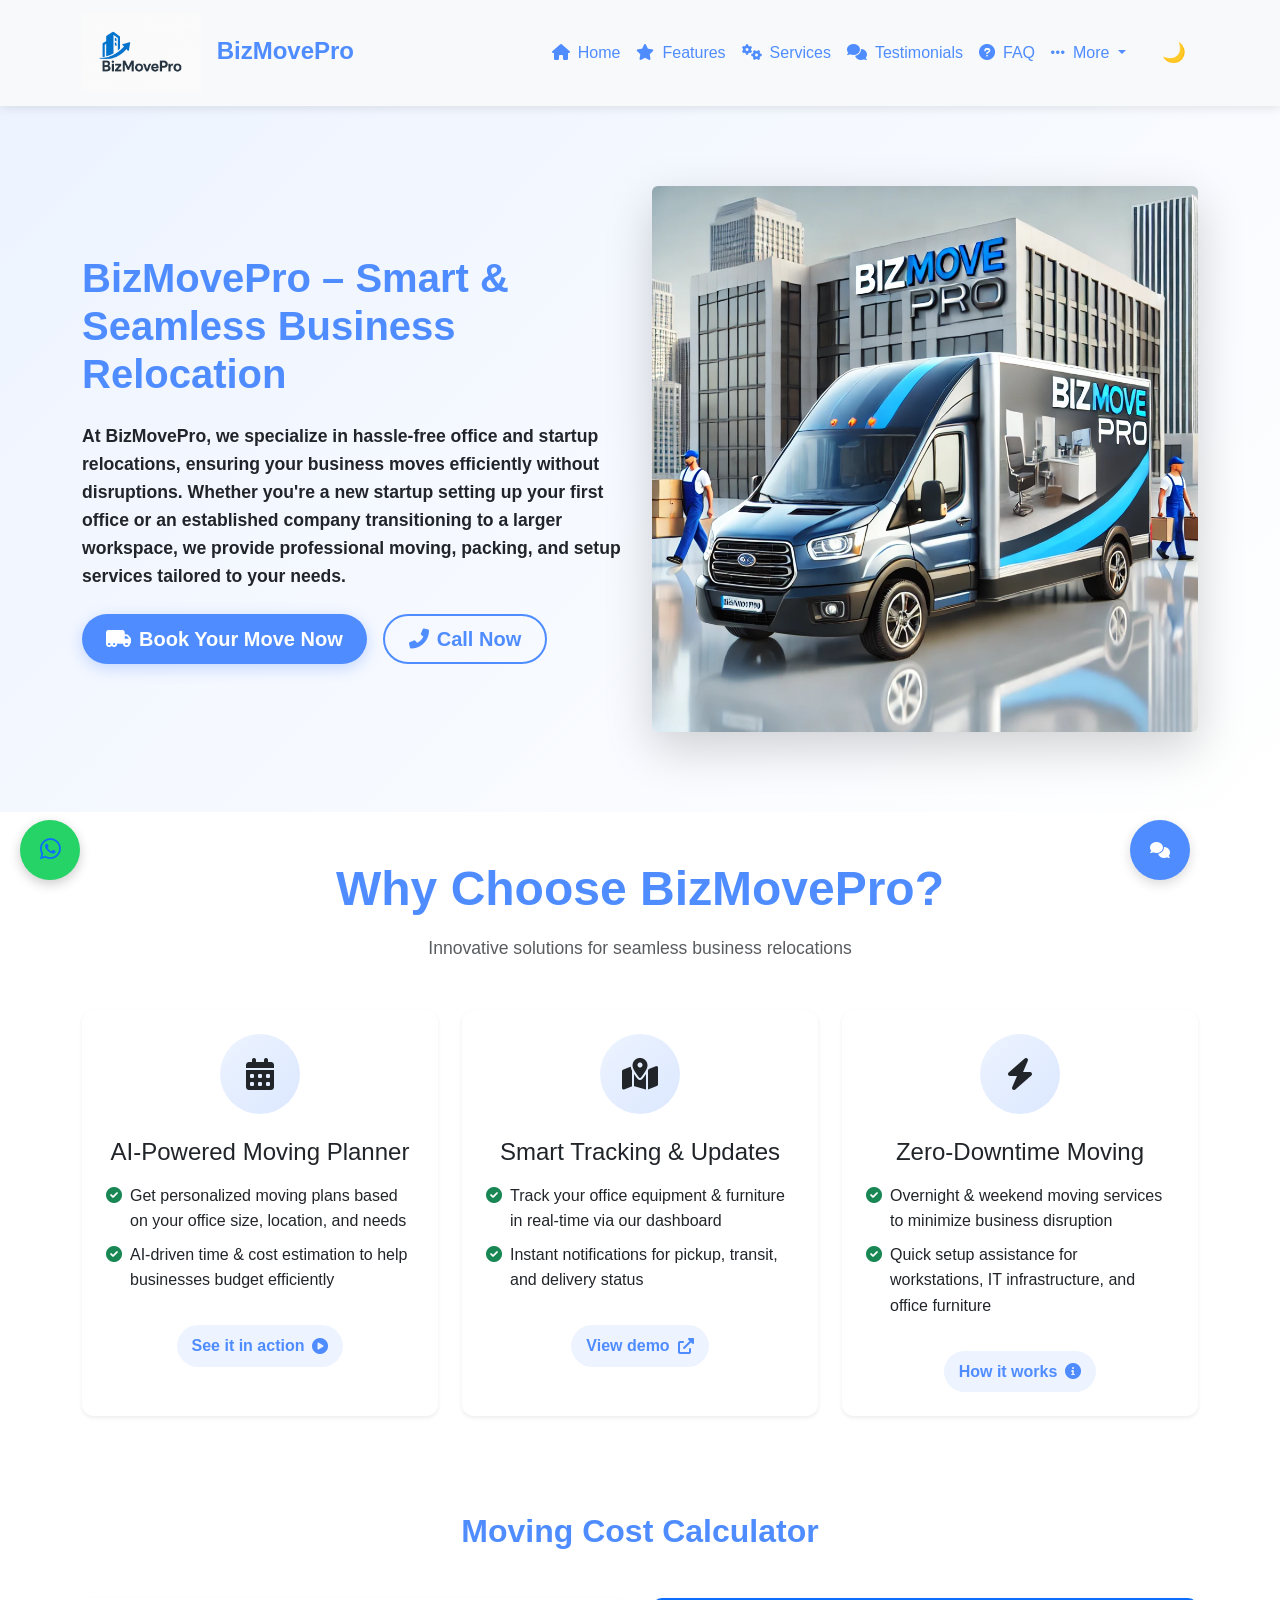
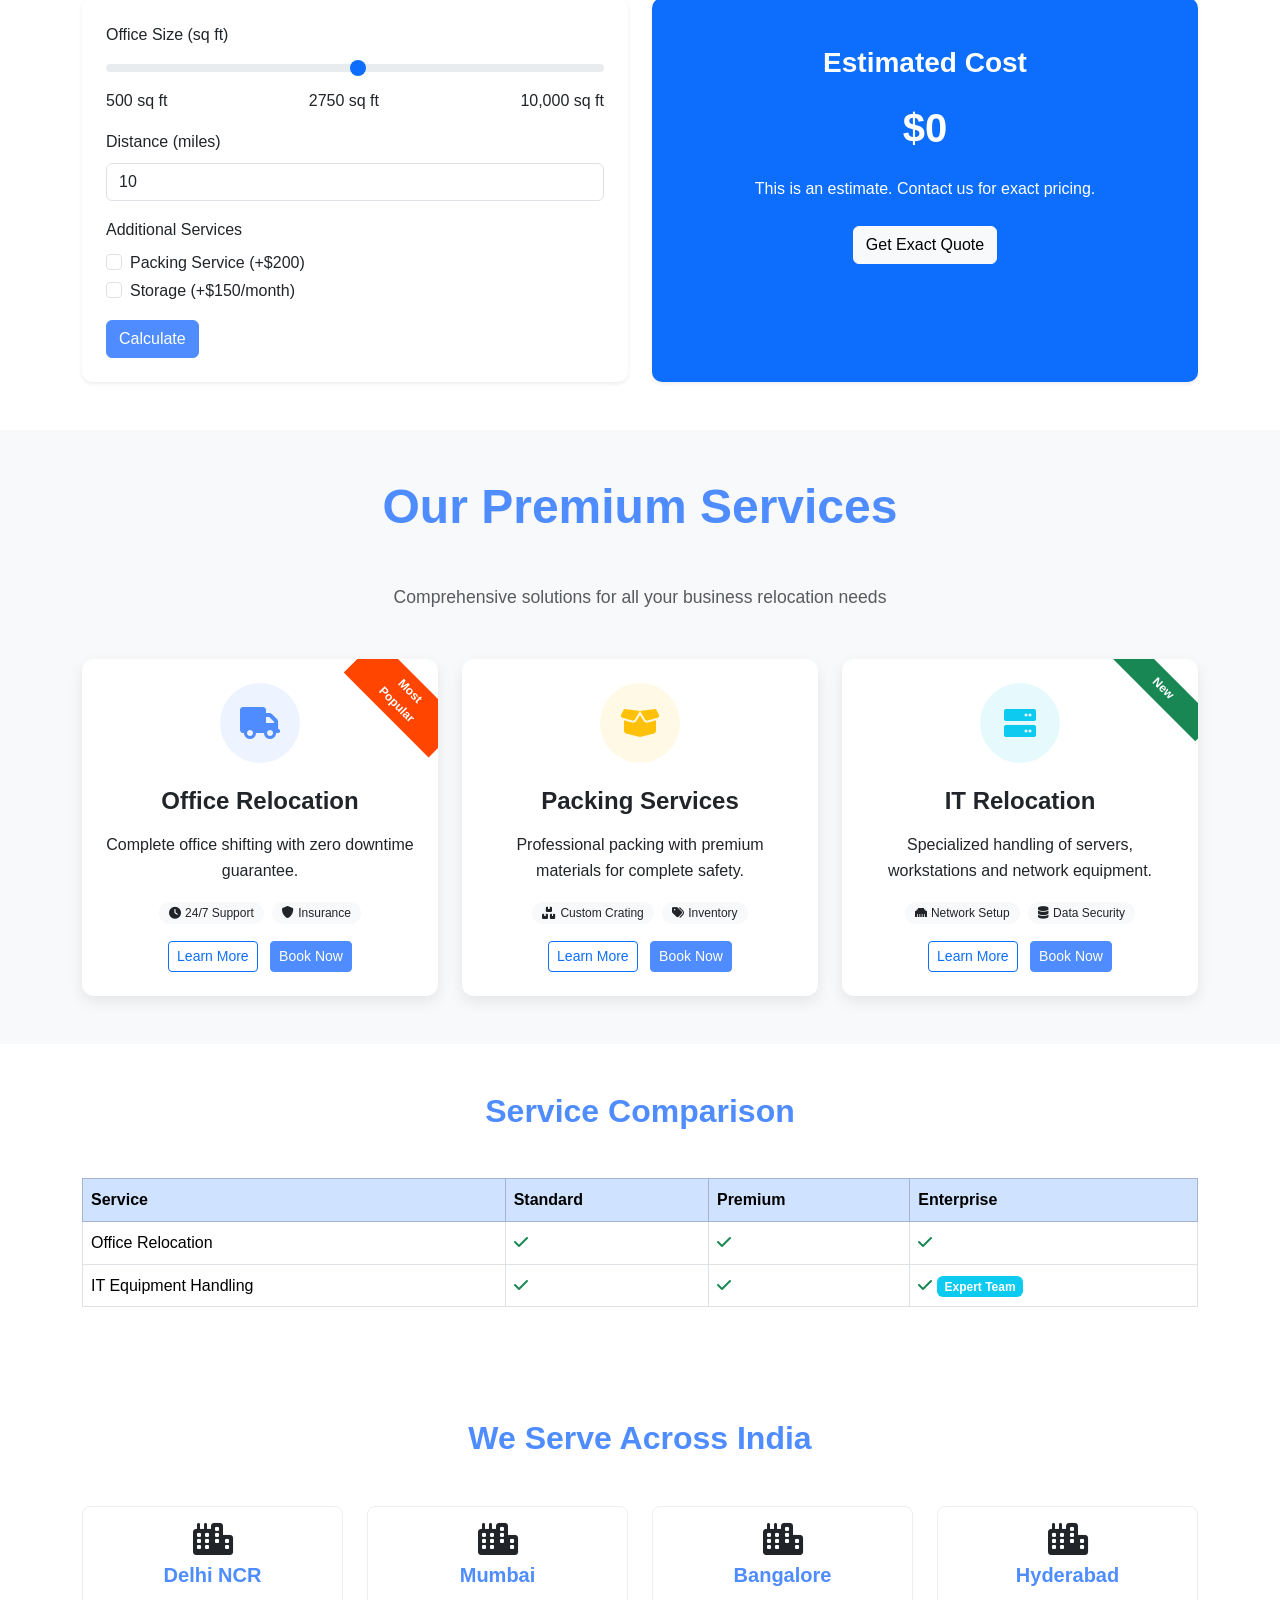
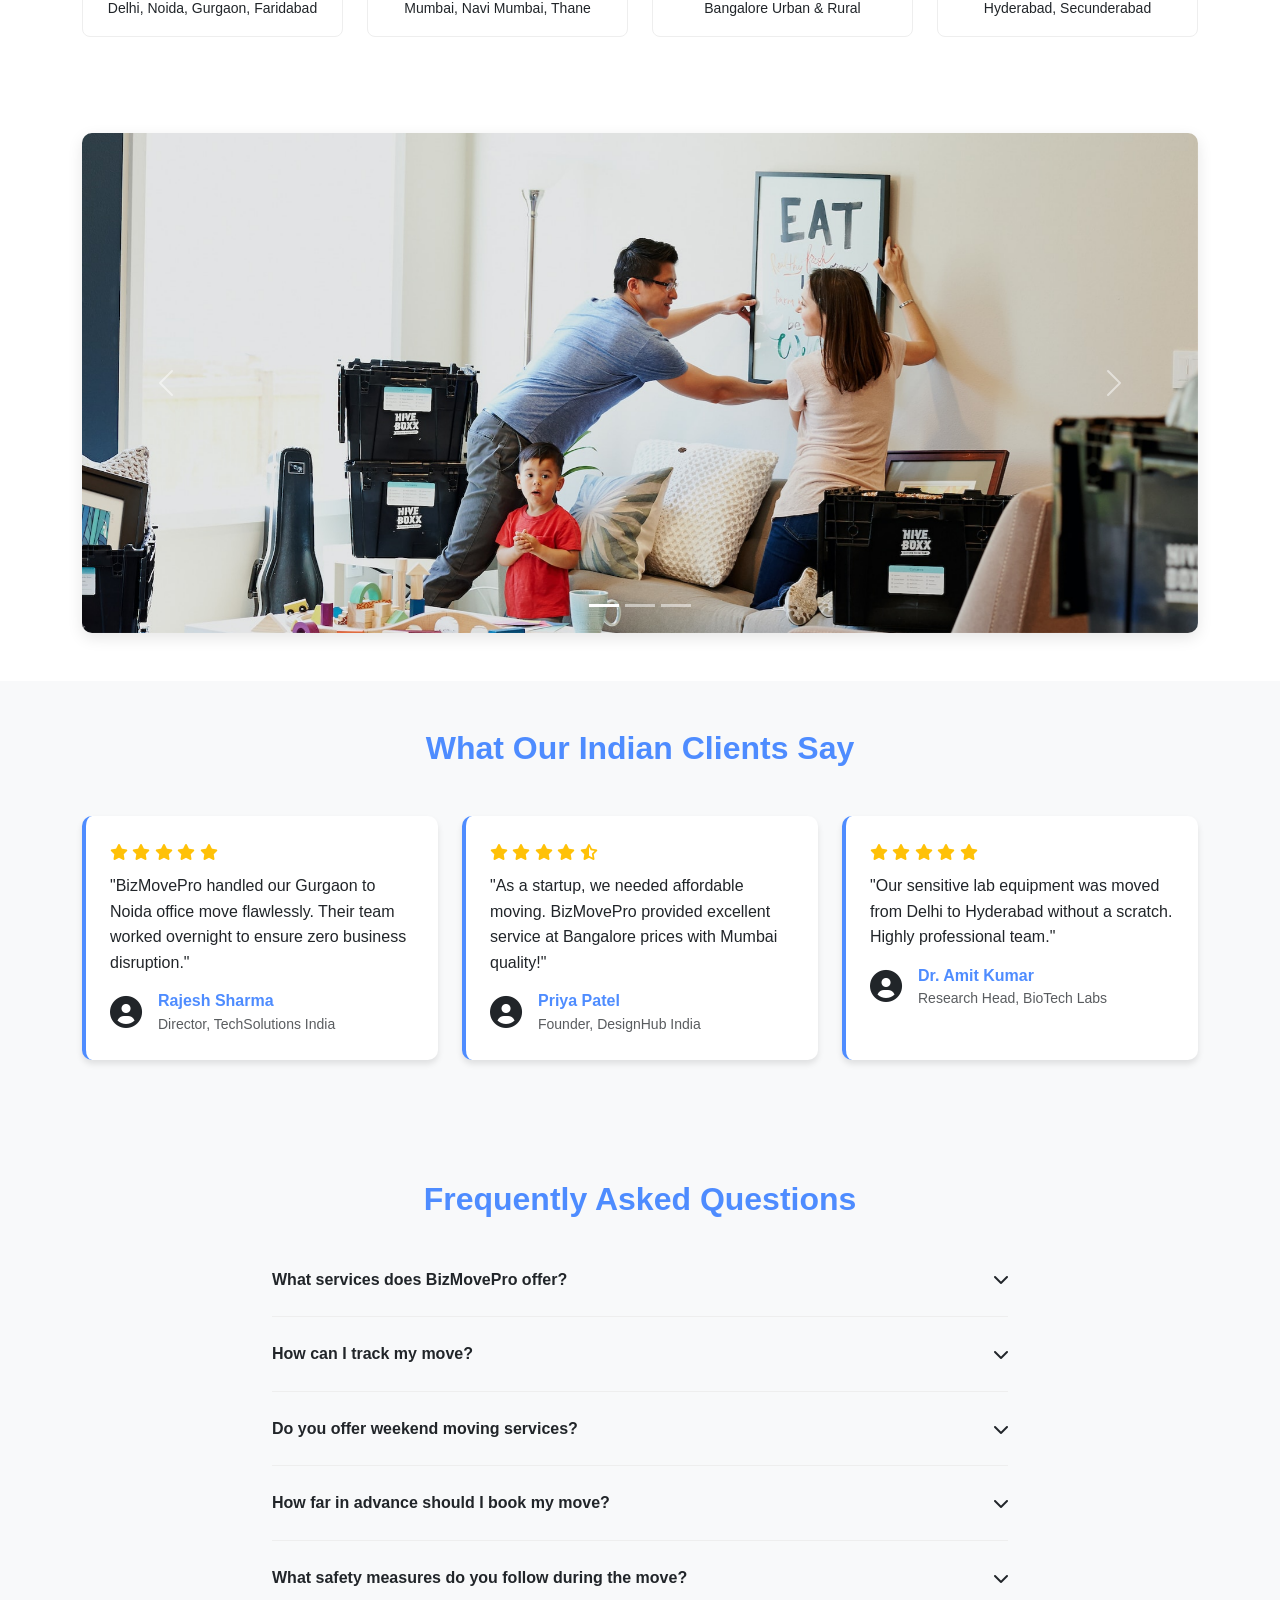
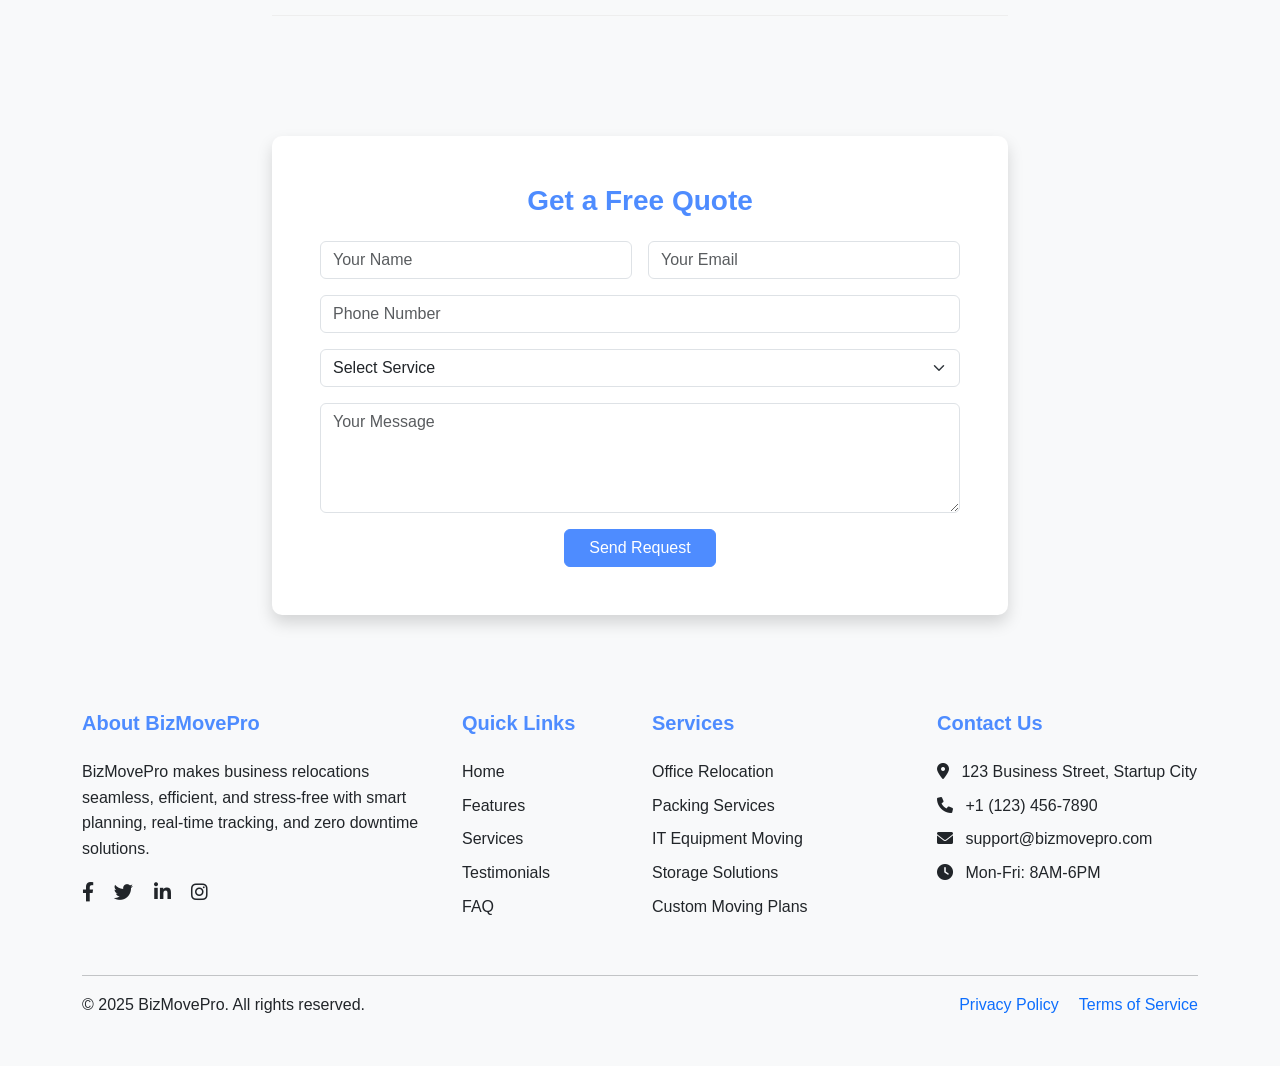
==== index.html @ af2b7ae6 "Update index.html" ====
<!DOCTYPE html>
<html lang="en">

<head>
  <meta charset="UTF-8">
  <meta name="viewport" content="width=device-width, initial-scale=1.0">
  <title>BizMovePro – Advanced Business Relocation Services</title>
  <link href="https://cdn.jsdelivr.net/npm/bootstrap@5.3.0-alpha2/dist/css/bootstrap.min.css" rel="stylesheet">
  <link href="https://cdnjs.cloudflare.com/ajax/libs/font-awesome/6.0.0-beta3/css/all.min.css" rel="stylesheet">
  <link rel="icon" href="logo1.png" type="image/x-icon" sizes="100x100">
  <link rel="stylesheet" href="style.css">
  <!-- Cross-Browser Compatibility -->
  <meta http-equiv="X-UA-Compatible" content="IE=edge">
  <meta name="viewport" content="width=device-width, initial-scale=1.0">
  <meta name="description" content="BizMovePro offers seamless business relocation services with advanced planning, real-time tracking, and zero downtime solutions.">
  <meta name="author" content="BizMovePro Team">
  <meta name="keywords" content="business relocation, office moving, packing services, IT relocation, CrossMovePro">

  <!-- Polyfill for older browsers -->
  <script src="https://polyfill.io/v3/polyfill.min.js?features=default"></script>
  
</head>

<body class="light-mode">
  <!-- Navigation -->
  <nav class="navbar navbar-expand-lg navbar-light bg-light sticky-top">
    <div class="container">
      <a class="navbar-brand" href="#">
        <img src="logo1.png" alt="CrossMovePro Logo" height="60" class="me-2">
        BizMovePro
      </a>
      <button class="navbar-toggler" type="button" data-bs-toggle="collapse" data-bs-target="#navbarNav">
        <span class="navbar-toggler-icon"></span>
      </button>
      <div class="collapse navbar-collapse" id="navbarNav">
        <ul class="navbar-nav ms-auto">
          <li class="nav-item"><a class="nav-link active" href="#"><i class="fas fa-home me-2"></i>Home</a></li>
          <li class="nav-item"><a class="nav-link" href="#features"><i class="fas fa-star me-2"></i>Features</a></li>
          <li class="nav-item"><a class="nav-link" href="#services"><i class="fas fa-cogs me-2"></i>Services</a></li>
          <li class="nav-item"><a class="nav-link" href="#testimonials"><i class="fas fa-comments me-2"></i>Testimonials</a></li>
          <li class="nav-item"><a class="nav-link" href="#faq"><i class="fas fa-question-circle me-2"></i>FAQ</a></li>
          <li class="nav-item dropdown">
            <a class="nav-link dropdown-toggle" href="#" id="navbarDropdown" role="button" data-bs-toggle="dropdown">
              <i class="fas fa-ellipsis-h me-2"></i>More
            </a>
            <ul class="dropdown-menu">
              <li><a class="dropdown-item" href="#contact">Contact</a></li>
              <li><a class="dropdown-item" href="#newsletter">Newsletter</a></li>
            </ul>
          </li>
        </ul>
        <button class="btn theme-toggle ms-3" onclick="toggleTheme()">🌙</button>
      </div>
    </div>
  </nav>
  

  <!-- Hero Section -->
  <section class="hero">
    <div class="container">
      <div class="row align-items-center">
        <div class="col-lg-6">
          <h1 class="display-4 fw-bold mb-4">BizMovePro – Smart & Seamless Business Relocation</h1>
          <p class="lead mb-4" style="font-weight: bold;">At BizMovePro, we specialize in hassle-free office and startup relocations, ensuring your business moves efficiently without disruptions. Whether you're a new startup setting up your first office or an established company transitioning to a larger workspace, we provide professional moving, packing, and setup services tailored to your needs.</p>
          <!-- Replace only the buttons div in your hero section with this code -->
<div class="d-flex gap-3">
  <button type="button" class="btn btn-primary btn-lg px-4 moving-btn" data-bs-toggle="modal" data-bs-target="#bookingModal">
    <i class="fas fa-truck-moving me-2"></i>Book Your Move Now
  </button>
  <button type="button" class="btn btn-outline-primary btn-lg px-4 contact-btn" onclick="window.location.href='tel:7302530950'">
    <i class="fas fa-phone-alt me-2"></i>Call Now
  </button>
</div>

<style>
/* Add this CSS to your existing style section */
.moving-btn {
  background-color: var(--primary-color);
  border: none;
  border-radius: 50px;
  font-weight: 600;
  transition: all 0.3s ease;
  box-shadow: 0 4px 15px rgba(78, 140, 255, 0.3);
  position: relative;
  overflow: hidden;
}

.moving-btn:hover {
  transform: translateY(-3px);
  box-shadow: 0 8px 25px rgba(78, 140, 255, 0.4);
  background-color: #3a7bff;
}

.moving-btn:active {
  transform: translateY(1px);
}

.contact-btn {
  border: 2px solid var(--primary-color);
  border-radius: 50px;
  font-weight: 600;
  transition: all 0.3s ease;
  color: var(--primary-color);
}

.contact-btn:hover {
  background-color: rgba(78, 140, 255, 0.1);
  transform: translateY(-3px);
  box-shadow: 0 4px 15px rgba(78, 140, 255, 0.2);
}

.contact-btn:active {
  transform: translateY(1px);
}

/* Dark mode adjustments */
.dark-mode .contact-btn {
  color: var(--text-light);
  border-color: var(--text-light);
}

.dark-mode .contact-btn:hover {
  background-color: rgba(255, 255, 255, 0.1);
}
</style>
        </div>
        <div class="col-lg-6 mt-5 mt-lg-0">
          <img src="movingvanlogo.webp" class="img-fluid rounded shadow-lg" alt="Moving Van" loading="lazy">
        </div>
      </div>
    </div>
  </section>

  <!-- Features Section -->
  <!-- Features Section -->
<section id="features" class="py-5">
  <div class="container">
    <div class="text-center mb-5">
      <h2 class="section-title display-5 fw-bold mb-3">Why Choose BizMovePro?</h2>
      <p class="lead text-muted">Innovative solutions for seamless business relocations</p>
    </div>
    <div class="row g-4">
      <div class="col-md-4">
        <div class="card h-100 border-0 shadow-sm feature-card">
          <div class="card-body p-4 text-center">
            <div class="feature-icon mx-auto">
              <i class="fas fa-calendar-alt fa-2x"></i>
            </div>
            <h3 class="h4 my-3">AI-Powered Moving Planner</h3>
            <ul class="list-unstyled text-start">
              <li class="mb-2 d-flex">
                <i class="fas fa-check-circle text-success mt-1 me-2"></i>
                <span>Get personalized moving plans based on your office size, location, and needs</span>
              </li>
              <li class="d-flex">
                <i class="fas fa-check-circle text-success mt-1 me-2"></i>
                <span>AI-driven time & cost estimation to help businesses budget efficiently</span>
              </li>
            </ul>
            <a href="#" class="feature-link mt-3" onclick="showFeatureDemo('ai-planner')">
              <span>See it in action</span>
              <i class="fas fa-play-circle ms-2"></i>
            </a>
          </div>
        </div>
      </div>
      
      <div class="col-md-4">
        <div class="card h-100 border-0 shadow-sm feature-card">
          <div class="card-body p-4 text-center">
            <div class="feature-icon mx-auto">
              <i class="fas fa-map-marked-alt fa-2x"></i>
            </div>
            <h3 class="h4 my-3">Smart Tracking & Updates</h3>
            <ul class="list-unstyled text-start">
              <li class="mb-2 d-flex">
                <i class="fas fa-check-circle text-success mt-1 me-2"></i>
                <span>Track your office equipment & furniture in real-time via our dashboard</span>
              </li>
              <li class="d-flex">
                <i class="fas fa-check-circle text-success mt-1 me-2"></i>
                <span>Instant notifications for pickup, transit, and delivery status</span>
              </li>
            </ul>
            <a href="#" class="feature-link mt-3" onclick="showFeatureDemo('tracking')">
              <span>View demo</span>
              <i class="fas fa-external-link-alt ms-2"></i>
            </a>
          </div>
        </div>
      </div>
      
      <div class="col-md-4">
        <div class="card h-100 border-0 shadow-sm feature-card">
          <div class="card-body p-4 text-center">
            <div class="feature-icon mx-auto">
              <i class="fas fa-bolt fa-2x"></i>
            </div>
            <h3 class="h4 my-3">Zero-Downtime Moving</h3>
            <ul class="list-unstyled text-start">
              <li class="mb-2 d-flex">
                <i class="fas fa-check-circle text-success mt-1 me-2"></i>
                <span>Overnight & weekend moving services to minimize business disruption</span>
              </li>
              <li class="d-flex">
                <i class="fas fa-check-circle text-success mt-1 me-2"></i>
                <span>Quick setup assistance for workstations, IT infrastructure, and office furniture</span>
              </li>
            </ul>
            <a href="#" class="feature-link mt-3" onclick="showFeatureDemo('downtime')">
              <span>How it works</span>
              <i class="fas fa-info-circle ms-2"></i>
            </a>
          </div>
        </div>
      </div>
    </div>
  </div>
</section>

<style>
/* Features Section Enhancements */
.feature-link {
  display: inline-flex;
  align-items: center;
  text-decoration: none;
  color: var(--primary-color);
  font-weight: 600;
  transition: all 0.3s ease;
  padding: 8px 15px;
  border-radius: 30px;
  background: rgba(78, 140, 255, 0.1);
}

.feature-link:hover {
  background: var(--primary-color);
  color: white;
  transform: translateY(-2px);
  box-shadow: 0 4px 8px rgba(78, 140, 255, 0.2);
}

.feature-link i {
  transition: transform 0.3s ease;
}

.feature-link:hover i {
  transform: scale(1.2);
}
</style>

<script>
function showFeatureDemo(feature) {
  // Implement feature demo modal or animation
  switch(feature) {
    case 'ai-planner':
      alert("Opening interactive AI Moving Planner demo");
      // window.open('demo-ai-planner.html', '_blank');
      break;
    case 'tracking':
      alert("Showing Real-Time Tracking demo");
      // window.open('demo-tracking.html', '_blank');
      break;
    case 'downtime':
      alert("Playing Zero-Downtime Moving explainer video");
      // window.open('video-downtime.html', '_blank');
      break;
  }
}
</script>
<!-- Add after Features section -->
<section id="calculator" class="py-5">
  <div class="container">
    <h2 class="section-title">Moving Cost Calculator</h2>
    <div class="row">
      <div class="col-lg-6">
        <div class="card shadow-sm">
          <div class="card-body">
            <form id="movingCalculator">
              <div class="mb-3">
                <label class="form-label">Office Size (sq ft)</label>
                <input type="range" class="form-range" min="500" max="10000" step="100" id="officeSize">
                <div class="d-flex justify-content-between">
                  <span>500 sq ft</span>
                  <span id="sizeValue">2750 sq ft</span>
                  <span>10,000 sq ft</span>
                </div>
              </div>
              <div class="mb-3">
                <label class="form-label">Distance (miles)</label>
                <input type="number" class="form-control" id="distance" value="10" min="1">
              </div>
              <div class="mb-3">
                <label class="form-label">Additional Services</label>
                <div class="form-check">
                  <input class="form-check-input" type="checkbox" id="packing">
                  <label class="form-check-label" for="packing">Packing Service (+$200)</label>
                </div>
                <div class="form-check">
                  <input class="form-check-input" type="checkbox" id="storage">
                  <label class="form-check-label" for="storage">Storage (+$150/month)</label>
                </div>
              </div>
              <button type="button" class="btn btn-primary" onclick="calculateCost()">Calculate</button>
            </form>
          </div>
        </div>
      </div>
      <div class="col-lg-6">
        <div class="card shadow-sm bg-primary text-white">
          <div class="card-body text-center p-5">
            <h3 style="color: #ffffff;">Estimated Cost</h3>
            <div class="display-4 fw-bold my-4" id="estimatedCost" style="color: #ffffff;">$0</div>
            <p class="mb-4" >This is an estimate. Contact us for exact pricing.</p>
            <a href="#contact" class="btn btn-light">Get Exact Quote</a>
          </div>
        </div>
      </div>
    </div>
  </div>
</section>

<script>
function calculateCost() {
  const size = document.getElementById('officeSize').value;
  const distance = document.getElementById('distance').value;
  const packing = document.getElementById('packing').checked;
  const storage = document.getElementById('storage').checked;
  
  let cost = size * 0.5 + distance * 20;
  if (packing) cost += 200;
  if (storage) cost += 150;
  
  document.getElementById('estimatedCost').textContent = '$' + cost.toLocaleString();
}// Enhance calculator with Indian cities
const indianCities = {
  "Delhi": { baseRate: 50000 },
  "Mumbai": { baseRate: 60000 },
  "Bangalore": { baseRate: 55000 },
  "Hyderabad": { baseRate: 45000 }
};

function calculateIndianMove() {
  const fromCity = document.getElementById('fromCity').value;
  const toCity = document.getElementById('toCity').value;
  // Calculate based on distance between selected cities
}
</script>
  <!-- Services Section -->
 <!-- Add above services row -->

<section id="services" class="py-5 bg-light">
  <div class="container">
    <div class="text-center mb-5">
      <h2 class="section-title display-5 fw-bold">Our Premium Services</h2>
      <p class="lead text-muted">Comprehensive solutions for all your business relocation needs</p>
    </div>
    <div class="row g-4">
      <div class="col-md-4">
        <div class="card h-100 service-card" onclick="showServiceDetails('Office Relocation')">
          <div class="card-body text-center p-4">
            <div class="service-icon-wrapper">
              <div class="service-icon">
                <i class="fas fa-truck"></i>
              </div>
            </div>
            <h4 class="card-title my-3">Office Relocation</h4>
            <p class="card-text">Complete office shifting with zero downtime guarantee.</p>
            <div class="service-highlights">
              <span class="badge bg-light text-dark me-1"><i class="fas fa-clock me-1"></i>24/7 Support</span>
              <span class="badge bg-light text-dark"><i class="fas fa-shield-alt me-1"></i>Insurance</span>
            </div>
            <div class="service-cta mt-3">
              <button class="btn btn-sm btn-outline-primary">Learn More</button>
              <button class="btn btn-sm btn-primary ms-2">Book Now</button>
            </div>
          </div>
          <div class="service-ribbon">Most Popular</div>
        </div>
      </div>
      
      <div class="col-md-4">
        <div class="card h-100 service-card" onclick="showServiceDetails('Packing Services')">
          <div class="card-body text-center p-4">
            <div class="service-icon-wrapper">
              <div class="service-icon bg-warning bg-opacity-10 text-warning">
                <i class="fas fa-box-open"></i>
              </div>
            </div>
            <h4 class="card-title my-3">Packing Services</h4>
            <p class="card-text">Professional packing with premium materials for complete safety.</p>
            <div class="service-highlights">
              <span class="badge bg-light text-dark me-1"><i class="fas fa-boxes me-1"></i>Custom Crating</span>
              <span class="badge bg-light text-dark"><i class="fas fa-tags me-1"></i>Inventory</span>
            </div>
            <div class="service-cta mt-3">
              <button class="btn btn-sm btn-outline-primary">Learn More</button>
              <button class="btn btn-sm btn-primary ms-2">Book Now</button>
            </div>
          </div>
        </div>
      </div>
      
      <div class="col-md-4">
        <div class="card h-100 service-card" onclick="showServiceDetails('IT Relocation')">
          <div class="card-body text-center p-4">
            <div class="service-icon-wrapper">
              <div class="service-icon bg-info bg-opacity-10 text-info">
                <i class="fas fa-server"></i>
              </div>
            </div>
            <h4 class="card-title my-3">IT Relocation</h4>
            <p class="card-text">Specialized handling of servers, workstations and network equipment.</p>
            <div class="service-highlights">
              <span class="badge bg-light text-dark me-1"><i class="fas fa-ethernet me-1"></i>Network Setup</span>
              <span class="badge bg-light text-dark"><i class="fas fa-database me-1"></i>Data Security</span>
            </div>
            <div class="service-cta mt-3">
              <button class="btn btn-sm btn-outline-primary">Learn More</button>
              <button class="btn btn-sm btn-primary ms-2">Book Now</button>
            </div>
          </div>
          <div class="service-ribbon bg-success">New</div>
        </div>
      </div>
      
      <!-- Add 3 more service cards following the same pattern -->
    </div>
  </div>
</section>

<style>
/* Services Section Styles */
.service-card {
  position: relative;
  border: none;
  border-radius: 12px;
  overflow: hidden;
  transition: all 0.3s ease;
  box-shadow: 0 6px 15px rgba(0, 0, 0, 0.08);
  cursor: pointer;
}

.service-card:hover {
  transform: translateY(-10px);
  box-shadow: 0 12px 25px rgba(0, 0, 0, 0.15);
}

.service-icon-wrapper {
  margin-bottom: 1.5rem;
}

.service-icon {
  width: 80px;
  height: 80px;
  border-radius: 50%;
  display: flex;
  align-items: center;
  justify-content: center;
  margin: 0 auto;
  font-size: 2rem;
  background: rgba(78, 140, 255, 0.1);
  color: var(--primary-color);
  transition: all 0.3s ease;
}

.service-card:hover .service-icon {
  transform: scale(1.1);
  background: var(--primary-color);
  color: white;
}

.service-highlights .badge {
  font-weight: 500;
  padding: 5px 10px;
  border-radius: 20px;
}

.service-ribbon {
  position: absolute;
  top: 15px;
  right: -25px;
  background: var(--secondary-color);
  color: white;
  padding: 5px 30px;
  transform: rotate(45deg);
  font-size: 0.75rem;
  font-weight: bold;
  text-align: center;
  width: 120px;
}

.dark-mode .service-card {
  background: var(--dark-secondary);
}

.dark-mode .service-highlights .badge {
  background: #333 !important;
  color: #eee !important;
}
</style>

<script>
function showServiceDetails(serviceName) {
  // You can implement a modal or page redirect here
  console.log("Showing details for: " + serviceName);
  // For now, just show an alert
  alert(`You clicked on ${serviceName}. This would open detailed service information.`);
}
</script>
<!-- Add after services section -->
<section class="py-5 bg-white">
  <div class="container">
    <h2 class="section-title text-center mb-5">Service Comparison</h2>
    <div class="table-responsive">
      <table class="table table-bordered table-hover">
        <thead class="table-primary">
          <tr>
            <th>Service</th>
            <th>Standard</th>
            <th>Premium</th>
            <th>Enterprise</th>
          </tr>
        </thead>
        <tbody>
          <tr>
            <td>Office Relocation</td>
            <td><i class="fas fa-check text-success"></i></td>
            <td><i class="fas fa-check text-success"></i></td>
            <td><i class="fas fa-check text-success"></i></td>
          </tr>
          <tr>
            <td>IT Equipment Handling</td>
            <td><i class="fas fa-check text-success"></i></td>
            <td><i class="fas fa-check text-success"></i></td>
            <td><i class="fas fa-check text-success"></i> <span class="badge bg-info">Expert Team</span></td>
          </tr>
          <!-- Add more rows -->
        </tbody>
      </table>
    </div>
  </div>
</section>
<!-- Add after Services Section -->
<section class="py-5">
  <div class="container">
    <h2 class="section-title">We Serve Across India</h2>
    <div class="row g-4">
      <div class="col-md-3 col-6">
        <div class="city-card text-center p-3">
          <i class="fas fa-city fa-2x mb-2"></i>
          <h5>Delhi NCR</h5>
          <small>Delhi, Noida, Gurgaon, Faridabad</small>
        </div>
      </div>
      <div class="col-md-3 col-6">
        <div class="city-card text-center p-3">
          <i class="fas fa-city fa-2x mb-2"></i>
          <h5>Mumbai</h5>
          <small>Mumbai, Navi Mumbai, Thane</small>
        </div>
      </div>
      <div class="col-md-3 col-6">
        <div class="city-card text-center p-3">
          <i class="fas fa-city fa-2x mb-2"></i>
          <h5>Bangalore</h5>
          <small>Bangalore Urban & Rural</small>
        </div>
      </div>
      <div class="col-md-3 col-6">
        <div class="city-card text-center p-3">
          <i class="fas fa-city fa-2x mb-2"></i>
          <h5>Hyderabad</h5>
          <small>Hyderabad, Secunderabad</small>
        </div>
      </div>
    </div>
  </div>
</section>

<style>
.city-card {
  border: 1px solid #eee;
  border-radius: 8px;
  transition: all 0.3s;
}
.city-card:hover {
  background: rgba(78, 140, 255, 0.1);
  transform: translateY(-3px);
}
</style>
  <!-- Gallery Section -->
  <section class="py-5">
    <div class="container">
      <div id="galleryCarousel" class="carousel slide" data-bs-ride="carousel">
        <div class="carousel-indicators">
          <button type="button" data-bs-target="#galleryCarousel" data-bs-slide-to="0" class="active"></button>
          <button type="button" data-bs-target="#galleryCarousel" data-bs-slide-to="1"></button>
          <button type="button" data-bs-target="#galleryCarousel" data-bs-slide-to="2"></button>
        </div>
        <div class="carousel-inner">
          <div class="carousel-item active">
            <img src="family.jpg" class="d-block w-100" alt="Family moving" style="object-fit: cover; height: 500px;">
          </div>
          <div class="carousel-item">
            <img src="couple.jpg" class="d-block w-100" alt="Couple moving" style="object-fit: cover; height: 500px;">
          </div>
          <div class="carousel-item">
            <img src="dog.jpg" class="d-block w-100" alt="Pet moving" style="object-fit: cover; height: 500px;">
          </div>
        </div>
        <button class="carousel-control-prev" type="button" data-bs-target="#galleryCarousel" data-bs-slide="prev">
          <span class="carousel-control-prev-icon"></span>
        </button>
        <button class="carousel-control-next" type="button" data-bs-target="#galleryCarousel" data-bs-slide="next">
          <span class="carousel-control-next-icon"></span>
        </button>
      </div>
    </div>
  </section>

  <!-- Testimonials Section -->
  <!-- Update Testimonials Section -->
<section id="testimonials" class="testimonial py-5">
  <div class="container">
    <h2 class="section-title">What Our Indian Clients Say</h2>
    <div class="row">
      <div class="col-md-4 mb-4">
        <div class="card h-100 testimonial-card">
          <div class="card-body">
            <div class="rating mb-2">
              <i class="fas fa-star text-warning"></i>
              <i class="fas fa-star text-warning"></i>
              <i class="fas fa-star text-warning"></i>
              <i class="fas fa-star text-warning"></i>
              <i class="fas fa-star text-warning"></i>
            </div>
            <p class="card-text">"BizMovePro handled our Gurgaon to Noida office move flawlessly. Their team worked overnight to ensure zero business disruption."</p>
            <div class="d-flex align-items-center mt-3">
              <div class="me-3">
                <i class="fas fa-user-circle fa-2x"></i>
              </div>
              <div>
                <h6 class="mb-0">Rajesh Sharma</h6>
                <small class="text-muted">Director, TechSolutions India</small>
              </div>
            </div>
          </div>
        </div>
      </div>
      <div class="col-md-4 mb-4">
        <div class="card h-100 testimonial-card">
          <div class="card-body">
            <div class="rating mb-2">
              <i class="fas fa-star text-warning"></i>
              <i class="fas fa-star text-warning"></i>
              <i class="fas fa-star text-warning"></i>
              <i class="fas fa-star text-warning"></i>
              <i class="fas fa-star-half-alt text-warning"></i>
            </div>
            <p class="card-text">"As a startup, we needed affordable moving. BizMovePro provided excellent service at Bangalore prices with Mumbai quality!"</p>
            <div class="d-flex align-items-center mt-3">
              <div class="me-3">
                <i class="fas fa-user-circle fa-2x"></i>
              </div>
              <div>
                <h6 class="mb-0">Priya Patel</h6>
                <small class="text-muted">Founder, DesignHub India</small>
              </div>
            </div>
          </div>
        </div>
      </div>
      <div class="col-md-4 mb-4">
        <div class="card h-100 testimonial-card">
          <div class="card-body">
            <div class="rating mb-2">
              <i class="fas fa-star text-warning"></i>
              <i class="fas fa-star text-warning"></i>
              <i class="fas fa-star text-warning"></i>
              <i class="fas fa-star text-warning"></i>
              <i class="fas fa-star text-warning"></i>
            </div>
            <p class="card-text">"Our sensitive lab equipment was moved from Delhi to Hyderabad without a scratch. Highly professional team."</p>
            <div class="d-flex align-items-center mt-3">
              <div class="me-3">
                <i class="fas fa-user-circle fa-2x"></i>
              </div>
              <div>
                <h6 class="mb-0">Dr. Amit Kumar</h6>
                <small class="text-muted">Research Head, BioTech Labs</small>
              </div>
            </div>
          </div>
        </div>
      </div>
    </div>
  </div>
</section>

  <!-- FAQ Section -->
  <section id="faq" class="faq py-5">
    <div class="container">
      <h2 class="section-title text-center mb-5">Frequently Asked Questions</h2>
      <div class="row justify-content-center">
        <div class="col-lg-8">
          <div class="faq-item">
            <div class="faq-question">
              <span>What services does BizMovePro offer?</span>
              <i class="fas fa-chevron-down"></i>
            </div>
            <div class="faq-answer">
              <p>We offer comprehensive office relocation services including packing, transportation, setup assistance, and real-time tracking. Our services are designed to minimize downtime and ensure a smooth transition for your business.</p>
            </div>
          </div>
          <div class="faq-item">
            <div class="faq-question">
              <span>How can I track my move?</span>
              <i class="fas fa-chevron-down"></i>
            </div>
            <div class="faq-answer">
              <p>You can track your move in real-time via our customer dashboard which provides live updates on the location of your items. We also send SMS and email notifications at key milestones during the moving process.</p>
            </div>
          </div>
          <div class="faq-item">
            <div class="faq-question">
              <span>Do you offer weekend moving services?</span>
              <i class="fas fa-chevron-down"></i>
            </div>
            <div class="faq-answer">
              <p>Yes, we specialize in weekend and overnight moving services to minimize disruption to your business operations. Our team is available 24/7 to accommodate your schedule.</p>
            </div>
          </div>
          <div class="faq-item">
            <div class="faq-question">
              <span>How far in advance should I book my move?</span>
              <i class="fas fa-chevron-down"></i>
            </div>
            <div class="faq-answer">
              <p>We recommend booking at least 2-4 weeks in advance for optimal scheduling. However, we do accommodate last-minute moves when possible, especially for our premium clients.</p>
            </div>
          </div>
          <div class="faq-item">
            <div class="faq-question">
              <span>What safety measures do you follow during the move?</span>
              <i class="fas fa-chevron-down"></i>
            </div>
            <div class="faq-answer">
              <p>We ensure the safety of your items by using high-quality packing materials, trained professionals, and secure transportation. Additionally, we offer insurance options for added peace of mind.</p>
            </div>
          </div>
        </div>
      </div>
    </div>
  </section>

  <!-- Newsletter Section -->
  
<section id="contact" class="py-5 bg-light">
  <div class="container">
    <div class="row justify-content-center">
      <div class="col-lg-8">
        <div class="card shadow">
          <div class="card-body p-5">
            <h3 class="text-center mb-4">Get a Free Quote</h3>
            <form id="quoteForm">
              <div class="row g-3">
                <div class="col-md-6">
                  <input type="text" class="form-control" name="name" placeholder="Your Name" required>
                </div>
                <div class="col-md-6">
                  <input type="email" class="form-control" name="email" placeholder="Your Email" required>
                </div>
                <div class="col-12">
                  <input type="text" class="form-control" name="phone" placeholder="Phone Number">
                </div>
                <div class="col-12">
                  <select class="form-select" name="service" required>
                    <option value="">Select Service</option>
                    <option>Office Relocation</option>
                    <option>Packing Services</option>
                    <option>IT Equipment Moving</option>
                  </select>
                </div>
                <div class="col-12">
                  <textarea class="form-control" name="message" rows="4" placeholder="Your Message"></textarea>
                </div>
                <div class="col-12 text-center">
                  <button type="submit" class="btn btn-primary px-4">Send Request</button>
                </div>
              </div>
            </form>
          </div>
        </div>
      </div>
    </div>
  </div>
</section>

  <!-- Footer -->
  <footer class="footer">
    <div class="container">
      <div class="row">
        <div class="col-lg-4 mb-4">
          <h5>About BizMovePro</h5>
          <p>BizMovePro makes business relocations seamless, efficient, and stress-free with smart planning, real-time tracking, and zero downtime solutions.</p>
          <div class="social-icons mt-3">
            <a href="#"><i class="fab fa-facebook-f"></i></a>
            <a href="#"><i class="fab fa-twitter"></i></a>
            <a href="#"><i class="fab fa-linkedin-in"></i></a>
            <a href="#"><i class="fab fa-instagram"></i></a>
          </div>
        </div>
        <div class="col-lg-2 col-md-6 mb-4">
          <h5>Quick Links</h5>
          <ul class="footer-links">
            <li><a href="#">Home</a></li>
            <li><a href="#features">Features</a></li>
            <li><a href="#services">Services</a></li>
            <li><a href="#testimonials">Testimonials</a></li>
            <li><a href="#faq">FAQ</a></li>
          </ul>
        </div>
        <div class="col-lg-3 col-md-6 mb-4">
          <h5>Services</h5>
          <ul class="footer-links">
            <li><a href="#">Office Relocation</a></li>
            <li><a href="#">Packing Services</a></li>
            <li><a href="#">IT Equipment Moving</a></li>
            <li><a href="#">Storage Solutions</a></li>
            <li><a href="#">Custom Moving Plans</a></li>
          </ul>
        </div>
        <div class="col-lg-3 mb-4">
          <h5>Contact Us</h5>
          <ul class="footer-links">
            <li><i class="fas fa-map-marker-alt me-2"></i> 123 Business Street, Startup City</li>
            <li><i class="fas fa-phone me-2"></i> +1 (123) 456-7890</li>
            <li><i class="fas fa-envelope me-2"></i> support@bizmovepro.com</li>
            <li><i class="fas fa-clock me-2"></i> Mon-Fri: 8AM-6PM</li>
          </ul>
        </div>
      </div>
      <hr>
      <div class="row">
        <div class="col-md-6">
          <p class="mb-0">© 2025 BizMovePro. All rights reserved.</p>
        </div>
        <div class="col-md-6 text-md-end">
          <a href="#" class="text-decoration-none me-3">Privacy Policy</a>
          <a href="#" class="text-decoration-none">Terms of Service</a>
        </div>
      </div>
    </div>
  </footer>

  <!-- Scroll to Top Button -->
  <div class="scroll-to-top">
    <i class="fas fa-arrow-up"></i>
  </div>

  <script src="https://cdn.jsdelivr.net/npm/bootstrap@5.3.3/dist/js/bootstrap.bundle.min.js"></script>
  <script>
    // Theme Toggle
    function toggleTheme() {
      const body = document.body;
      const isDarkMode = body.classList.toggle("dark-mode");
      
      // Update button icon
      const themeBtn = document.querySelector('.theme-toggle');
      themeBtn.innerHTML = isDarkMode ? '☀️' : '🌙';
      
      // Save preference to localStorage
      localStorage.setItem("theme", isDarkMode ? "dark" : "light");
    }
    
   
    
    // FAQ functionality
    function setupFAQ() {
      document.querySelectorAll('.faq-question').forEach(question => {
        question.addEventListener('click', () => {
          const answer = question.nextElementSibling;
          const icon = question.querySelector('i');
          
          // Close all other FAQs
          document.querySelectorAll('.faq-answer').forEach(item => {
            if (item !== answer) {
              item.style.display = 'none';
              const otherIcon = item.previousElementSibling.querySelector('i');
              otherIcon.classList.remove('fa-chevron-up');
              otherIcon.classList.add('fa-chevron-down');
            }
          });
          
          // Toggle current FAQ
          if (answer.style.display === 'block') {
            answer.style.display = 'none';
            icon.classList.remove('fa-chevron-up');
            icon.classList.add('fa-chevron-down');
          } else {
            answer.style.display = 'block';
            icon.classList.remove('fa-chevron-down');
            icon.classList.add('fa-chevron-up');
          }
        });
      });
    }
    
    // Scroll to Top functionality
    function setupScrollToTop() {
      window.addEventListener('scroll', () => {
        const scrollBtn = document.querySelector('.scroll-to-top');
        if (window.scrollY > 300) {
          scrollBtn.classList.add('visible');
        } else {
          scrollBtn.classList.remove('visible');
        }
      });
      
      document.querySelector('.scroll-to-top').addEventListener('click', () => {
        window.scrollTo({
          top: 0,
          behavior: 'smooth'
        });
      });
    }
    
    // Initialize everything when DOM is loaded
    document.addEventListener('DOMContentLoaded', () => {
      // Set theme from localStorage
      if (localStorage.getItem("theme") === "dark") {
        document.body.classList.add("dark-mode");
        document.querySelector('.theme-toggle').innerHTML = '☀️';
      }
      
      // Initialize components
      setupFAQ();
      setupScrollToTop();
      
      // Initialize chatbox
      document.querySelector('.chat-icon').addEventListener('click', toggleChat);
      document.querySelector('.chat-box .btn-close').addEventListener('click', toggleChat);
    });
    
    // Form submissions
    document.getElementById('bookingForm').addEventListener('submit', function (e) {
      e.preventDefault();
      const name = document.getElementById('name').value;
      const service = document.getElementById('service').value;
      alert(`Thank you, ${name}! Your booking for "${service}" has been received.`);
      this.reset();
      bootstrap.Modal.getInstance(document.getElementById('bookingModal')).hide();
    });
    
    document.getElementById('quoteForm').addEventListener('submit', function (e) {
      e.preventDefault();
      const formData = new FormData(this);
      const name = formData.get('name');
      const service = formData.get('service');
      alert(`Thank you, ${name}! Your request for "${service}" has been submitted.`);
      this.reset();
    });
    
    // Calculator functionality
    function calculateCost() {
      const size = document.getElementById('officeSize').value;
      const distance = document.getElementById('distance').value;
      const packing = document.getElementById('packing').checked;
      const storage = document.getElementById('storage').checked;
      
      let cost = size * 0.5 + distance * 20;
      if (packing) cost += 200;
      if (storage) cost += 150;
      
      document.getElementById('estimatedCost').textContent = '$' + cost.toLocaleString();
    }
    
    // Update size value display
    document.getElementById('officeSize').addEventListener('input', function() {
      document.getElementById('sizeValue').textContent = this.value + ' sq ft';
    });
  </script>
  <!-- Live Chat Widget -->
<div class="live-chat">
  <div class="chat-icon" onclick="toggleChat()">
    <i class="fas fa-comments"></i>
  </div>
  <div class="chat-box">
    <div class="chat-header">
      <h6>BizMovePro Support</h6>
      <button class="btn-close" onclick="toggleChat()"></button>
    </div>
    <div class="chat-body" id="chatMessages">
      <div class="message received">
        <p>Hello! How can we help you today?</p>
      </div>
    </div>
    <div class="chat-footer">
      <input type="text" placeholder="Type your message..." id="chatInput">
      <button class="btn btn-sm btn-primary" onclick="sendMessage()">
        <i class="fas fa-paper-plane"></i>
      </button>
    </div>
  </div>
</div>
<!-- Add floating WhatsApp button -->
<div class="whatsapp-float">
  <a href="https://wa.me/919876543210" target="_blank">
    <i class="fab fa-whatsapp"></i>
  </a>
</div>

<style>
.whatsapp-float {
  position: fixed;
  bottom: 20px;
  left: 20px;
  background: #25D366;
  color: white;
  width: 60px;
  height: 60px;
  border-radius: 50%;
  display: flex;
  align-items: center;
  justify-content: center;
  font-size: 1.5rem;
  box-shadow: 0 4px 12px rgba(0,0,0,0.2);
  z-index: 1000;
}
</style>
<style>
.live-chat {
  position: fixed;
  bottom: 20px;
  right: 90px; /* Adjusted to avoid overlap with scroll-to-top button */
  z-index: 1000;
}
.chat-icon {
  background: var(--primary-color);
  color: white;
  width: 60px;
  height: 60px;
  border-radius: 50%;
  display: flex;
  align-items: center;
  justify-content: center;
  cursor: pointer;
  box-shadow: 0 4px 12px rgba(0,0,0,0.15);
}
.chat-box {
  width: 300px;
  background: white;
  border-radius: 10px;
  box-shadow: 0 5px 20px rgba(0,0,0,0.2);
  display: none; /* Hidden by default */
}
.chat-header {
  padding: 15px;
  background: var(--primary-color);
  color: white;
  border-radius: 10px 10px 0 0;
  display: flex;
  justify-content: space-between;
  align-items: center;
}
.chat-body {
  height: 300px;
  padding: 15px;
  overflow-y: auto;
}
.chat-footer {
  padding: 10px;
  display: flex;
  gap: 10px;
}
.dark-mode .chat-box {
  background: var(--dark-secondary);
}
</style>
<script>
   // Scroll to Top functionality
   window.addEventListener('scroll', () => {
        const scrollBtn = document.querySelector('.scroll-to-top');
        if (window.scrollY > 300) {
          scrollBtn.classList.add('visible');
        } else {
          scrollBtn.classList.remove('visible');
        }
      });
   
    
    function scrollToTop() {
      window.scrollTo({
        top: 0,
        behavior: 'smooth'
      });
    }
  // Chatbox functionality
   function toggleChat() {
      const chatBox = document.querySelector('.chat-box');
      chatBox.style.display = chatBox.style.display === 'block' ? 'none' : 'block';
    }
    
    function sendMessage() {
      const input = document.getElementById('chatInput');
      const userMessage = input.value.trim();
      
      if (userMessage === '') return;
      
      const messages = document.getElementById('chatMessages');
      
      // Add user message
      messages.innerHTML += `
        <div class="message sent">
          <p>${userMessage}</p>
        </div>
      `;
      
      // Bot response (simple example)
      setTimeout(() => {
        messages.innerHTML += `
          <div class="message received">
            <p>Thanks for your message! Our team will respond shortly.</p>
          </div>
        `;
        messages.scrollTop = messages.scrollHeight;
      }, 500);
      
      input.value = '';
    }
    
    // Initialize chatbox on page load
    document.addEventListener('DOMContentLoaded', function() {
      document.querySelector('.chat-icon').addEventListener('click', toggleChat);
      document.querySelector('.chat-box .btn-close').addEventListener('click', toggleChat);
    });
    
  </script>
<div class="modal fade" id="bookingModal" tabindex="-1" aria-labelledby="bookingModalLabel" aria-hidden="true">
  <div class="modal-dialog modal-lg">
    <div class="modal-content">
      <div class="modal-header">
        <h5 class="modal-title" id="bookingModalLabel">Book Your Move</h5>
        <button type="button" class="btn-close" data-bs-dismiss="modal" aria-label="Close"></button>
      </div>
      <div class="modal-body">
        <form id="bookingForm">
          <div class="row g-3">
            <div class="col-md-6">
              <label for="name" class="form-label">Your Name</label>
              <input type="text" class="form-control" id="name" name="name" placeholder="Enter your name" required>
            </div>
            <div class="col-md-6">
              <label for="email" class="form-label">Your Email</label>
              <input type="email" class="form-control" id="email" name="email" placeholder="Enter your email" required>
            </div>
            <div class="col-md-6">
              <label for="phone" class="form-label">Phone Number</label>
              <input type="text" class="form-control" id="phone" name="phone" placeholder="Enter your phone number" required>
            </div>
            <div class="col-md-6">
              <label for="service" class="form-label">Select Service</label>
              <select class="form-select" id="service" name="service" required>
                <option value="">Choose a service</option>
                <option value="Office Relocation">Office Relocation</option>
                <option value="Packing Services">Packing Services</option>
                <option value="IT Equipment Moving">IT Equipment Moving</option>
                <option value="Storage Solutions">Storage Solutions</option>
              </select>
            </div>
            <div class="col-12">
              <label for="message" class="form-label">Additional Details</label>
              <textarea class="form-control" id="message" name="message" rows="4" placeholder="Provide any additional details"></textarea>
            </div>
          </div>
          <div class="modal-footer mt-4">
            <button type="button" class="btn btn-secondary" data-bs-dismiss="modal">Close</button>
            <button type="submit" class="btn btn-primary">Submit Booking</button>
          </div>
        </form>
      </div>
    </div>
  </div>
</div>
<script>
document.getElementById('bookingForm').addEventListener('submit', function (e) {
  e.preventDefault(); // Prevent the default form submission

  // Get form data
  const name = document.getElementById('name').value;
  const email = document.getElementById('email').value;
  const phone = document.getElementById('phone').value;
  const service = document.getElementById('service').value;
  const message = document.getElementById('message').value;

  // Display a confirmation message (you can replace this with an API call)
  alert(`Thank you, ${name}! Your booking for "${service}" has been received. We will contact you shortly.`);

  // Reset the form
  document.getElementById('bookingForm').reset();

  // Close the modal
  const bookingModal = bootstrap.Modal.getInstance(document.getElementById('bookingModal'));
  bookingModal.hide();
});
document.getElementById('quoteForm').addEventListener('submit', function (e) {
  e.preventDefault(); // Prevent the default form submission

  // Get form data
  const formData = new FormData(this);
  const name = formData.get('name');
  const service = formData.get('service');

  // Display a confirmation message
  alert(`Thank you, ${name}! Your request for "${service}" has been submitted. We will contact you shortly.`);

  // Reset the form
  this.reset();
});
</script>
<script>
  // Chatbox functionality - Complete working solution
  document.addEventListener('DOMContentLoaded', function() {
    // Initialize chatbox state
    const chatBox = document.querySelector('.chat-box');
    chatBox.style.display = 'none';
    
    // Toggle chatbox visibility
    function toggleChat() {
      if (chatBox.style.display === 'none' || chatBox.style.display === '') {
        chatBox.style.display = 'block';
      } else {
        chatBox.style.display = 'none';
      }
    }
    
    // Send message function
    function sendMessage() {
      const input = document.getElementById('chatInput');
      const userMessage = input.value.trim();
      
      if (userMessage === '') return;
      
      const messages = document.getElementById('chatMessages');
      
      // Add user message
      messages.innerHTML += `
        <div class="message sent">
          <p>${userMessage}</p>
        </div>
      `;
      
      // Bot response
      setTimeout(() => {
        messages.innerHTML += `
          <div class="message received">
            <p>Thanks for your message! Our team will respond shortly.</p>
          </div>
        `;
        messages.scrollTop = messages.scrollHeight;
      }, 500);
      
      input.value = '';
    }
    
    // Event listeners
    document.querySelector('.chat-icon').addEventListener('click', toggleChat);
    document.querySelector('.chat-box .btn-close').addEventListener('click', toggleChat);
    document.getElementById('chatInput').addEventListener('keypress', function(e) {
      if (e.key === 'Enter') {
        sendMessage();
      }
    });
    document.querySelector('.chat-footer button').addEventListener('click', sendMessage);
  });
  </script>
</body>
</html>
---- style.css ----
:root {
      --primary-color: #4e8cff;
      --secondary-color: #ff4500;
      --light-bg: #f8f9fa;
      --dark-bg: #121212;
      --dark-secondary: #1e1e1e;
      --text-light: #f8f9fa;
      --text-dark: #212529;
      --card-shadow: 0 4px 6px rgba(0, 0, 0, 0.1);
      --card-shadow-hover: 0 8px 20px rgba(0, 0, 0, 0.2);
    }
    
    body {
      font-family: 'Segoe UI', Tahoma, Geneva, Verdana, sans-serif;
      line-height: 1.6;
      transition: all 0.3s ease;
      color: var(--text-dark);
      background-color: white;
    }
    
    /* Dark Mode Styles */
    body.dark-mode {
      background-color: var(--dark-bg);
      color: var(--text-light);
    }
    
    .dark-mode .navbar,
    .dark-mode .footer,
    .dark-mode .testimonial,
    .dark-mode .faq {
      background-color: var(--dark-secondary) !important;
    }
    
    .dark-mode .card {
      background-color: var(--dark-secondary);
      color: var(--text-light);
      border: 1px solid #333;
    }
    
    .dark-mode .card-text {
      color: #ccc !important;
    }
    
    /* Typography */
    h1, h2, h3, h4, h5, h6 {
      color: var(--primary-color);
      font-weight: 700;
    }
    
    .display-4 {
      font-size: 2.5rem;
      color: var(--primary-color);
    }
    
    .lead {
      font-size: 1.1rem;
    }
    
    /* Navigation */
    .navbar {
      transition: all 0.3s ease;
      box-shadow: 0 2px 10px rgba(0, 0, 0, 0.1);
    }
    
    .navbar-brand {
      font-weight: 800;
      font-size: 1.5rem;
      color: var(--primary-color) !important;
      transition: color 0.3s ease;
    }
    
    .navbar-brand:hover {
      color: var(--secondary-color) !important;
    }
    
    .nav-link {
      font-size: 1rem;
      font-weight: 500;
      color: var(--primary-color) !important;
      transition: color 0.3s ease, transform 0.3s ease;
    }
    
    .nav-link:hover {
      color: var(--secondary-color) !important;
      transform: scale(1.1);
    }
    
    .navbar-brand img {
      height: 80px; /* Adjust the height as needed */
      width: auto; /* Maintain aspect ratio */
    }
    
    /* Buttons */
    .btn-primary {
      background-color: var(--primary-color);
      border-color: var(--primary-color);
    }
    
    .btn-primary:hover {
      background-color: #3a7bff;
      border-color: #3a7bff;
    }
    
    .btn-outline-secondary {
      color: var(--primary-color);
      border-color: var(--primary-color);
    }
    
    .btn-outline-secondary:hover {
      background-color: var(--primary-color);
      color: white;
    }
    
    /* Feature Icons */
    .feature-icon {
      width: 4rem;
      height: 4rem;
      border-radius: .75rem;
      background-color: rgba(78, 140, 255, 0.1);
      display: flex;
      align-items: center;
      justify-content: center;
      margin-bottom: 1rem;
    }
    
    .feature-icon svg {
      color: var(--primary-color);
      font-size: 1.5rem;
    }
    
    /* Cards */
    .card {
      border: none;
      border-radius: 10px;
      transition: all 0.3s ease;
      box-shadow: var(--card-shadow);
      height: 100%;
    }
    
    .card:hover {
      transform: translateY(-5px);
      box-shadow: var(--card-shadow-hover);
    }
    
    .card-body {
      padding: 1.5rem;
    }
    
    .service-icon {
      font-size: 2.5rem;
      color: var(--primary-color);
      margin-bottom: 1rem;
    }
    
    /* Sections */
    section {
      padding: 4rem 0;
    }
    
    .section-title {
      margin-bottom: 3rem;
      text-align: center;
    }
    
    /* Hero Section */
    .hero {
      padding: 5rem 0;
      background: linear-gradient(135deg, rgba(78, 140, 255, 0.1) 0%, rgba(255, 255, 255, 0) 100%);
    }
    
    .dark-mode .hero {
      background: linear-gradient(135deg, rgba(78, 140, 255, 0.05) 0%, rgba(18, 18, 18, 0) 100%);
    }
    
    /* Testimonials */
    .testimonial {
      background-color: var(--light-bg);
    }
    
    .testimonial-card {
      border-left: 4px solid var(--primary-color);
    }
    
    /* FAQ */
    .faq {
      background-color: var(--light-bg);
    }
    
    .faq-item {
      margin-bottom: 1.5rem;
      border-bottom: 1px solid #eee;
      padding-bottom: 1.5rem;
    }
    
    .dark-mode .faq-item {
      border-bottom-color: #333;
    }
    
    .faq-question {
      cursor: pointer;
      font-weight: 600;
      display: flex;
      justify-content: space-between;
      align-items: center;
    }
    
    .faq-question:hover {
      color: var(--secondary-color);
    }
    
    .faq-answer {
      display: none;
      margin-top: 1rem;
      color: #666;
    }
    
    .dark-mode .faq-answer {
      color: #aaa;
    }
    
    /* Footer */
    .footer {
      background-color: var(--light-bg);
      padding: 3rem 0;
    }
    
    .footer h5 {
      margin-bottom: 1.5rem;
      color: var(--primary-color);
    }
    
    .footer-links {
      list-style: none;
      padding-left: 0;
    }
    
    .footer-links li {
      margin-bottom: 0.5rem;
    }
    
    .footer-links a {
      color: inherit;
      text-decoration: none;
      transition: color 0.3s ease;
    }
    
    .footer-links a:hover {
      color: var(--secondary-color);
    }
    
    .social-icons a {
      color: inherit;
      font-size: 1.2rem;
      margin-right: 1rem;
      transition: color 0.3s ease;
    }
    
    .social-icons a:hover {
      color: var(--secondary-color);
    }
    
    /* Scroll-to-Top Button */
    .scroll-to-top {
      position: fixed;
      bottom: 20px;
      right: 20px;
      background-color: var(--primary-color);
      color: white;
      width: 50px;
      height: 50px;
      border-radius: 50%;
      display: flex;
      align-items: center;
      justify-content: center;
      cursor: pointer;
      box-shadow: 0 4px 12px rgba(0, 0, 0, 0.2);
      transition: all 0.3s ease;
      opacity: 0;
      visibility: hidden;
    }
    
    .scroll-to-top.visible {
      opacity: 1;
      visibility: visible;
    }
    
    .scroll-to-top:hover {
      background-color: var(--secondary-color);
      transform: translateY(-3px);
    }
    
    /* Carousel */
    .carousel {
      border-radius: 10px;
      overflow: hidden;
      box-shadow: 0 5px 15px rgba(0, 0, 0, 0.1);
    }
    
    .carousel-item img {
      object-fit: cover;
      height: 500px;
    }
    
    /* Theme Toggle */
    .theme-toggle {
      background: none;
      border: none;
      font-size: 1.2rem;
      cursor: pointer;
      transition: transform 0.3s ease;
    }
    
    .theme-toggle:hover {
      transform: scale(1.1);
    }
    
    /* Enhanced Feature Cards */
    .feature-card {
      transition: all 0.3s ease;
      border-radius: 12px;
      overflow: hidden;
    }
    
    .feature-card:hover {
      transform: translateY(-10px);
      box-shadow: 0 15px 30px rgba(0, 0, 0, 0.1);
    }
    
    .dark-mode .feature-card {
      background-color: var(--dark-secondary);
      border: 1px solid #333;
    }
    
    .dark-mode .feature-card:hover {
      box-shadow: 0 15px 30px rgba(0, 0, 0, 0.3);
    }
    
    .feature-icon {
      width: 80px;
      height: 80px;
      border-radius: 50%;
      background: linear-gradient(135deg, rgba(78, 140, 255, 0.1) 0%, rgba(78, 140, 255, 0.2) 100%);
      display: flex;
      align-items: center;
      justify-content: center;
      margin-bottom: 1.5rem;
      transition: all 0.3s ease;
    }
    
    .feature-card:hover .feature-icon {
      transform: scale(1.1);
      background: linear-gradient(135deg, rgba(78, 140, 255, 0.2) 0%, rgba(78, 140, 255, 0.3) 100%);
    }
    
    .feature-icon svg {
      color: var(--primary-color);
      font-size: 2rem;
    }
    
    /* Responsive Adjustments */
    @media (max-width: 768px) {
      .display-4 {
        font-size: 2rem;
      }
      
      section {
        padding: 3rem 0;
      }
      
      .carousel-item img {
        height: 300px;
      }
    }

    /* Chatbox */
    .live-chat {
      position: fixed;
      bottom: 20px;
      right: 90px; /* Adjusted to avoid overlap with scroll-to-top button */
      z-index: 1000;
    }
    
    .chat-icon {
      background: var(--primary-color);
      color: white;
      width: 60px;
      height: 60px;
      border-radius: 50%;
      display: flex;
      align-items: center;
      justify-content: center;
      cursor: pointer;
      box-shadow: 0 4px 12px rgba(0, 0, 0, 0.15);
    }
    
    .chat-box {
      width: 300px;
      background: white;
      border-radius: 10px;
      box-shadow: 0 5px 20px rgba(0, 0, 0, 0.2);
      display: none;
    }
    
    .chat-header {
      padding: 15px;
      background: var(--primary-color);
      color: white;
      border-radius: 10px 10px 0 0;
      display: flex;
      justify-content: space-between;
      align-items: center;
    }
    
    .chat-body {
      height: 300px;
      padding: 15px;
      overflow-y: auto;
    }
    
    .chat-footer {
      padding: 10px;
      display: flex;
      gap: 10px;
    }
    
    .dark-mode .chat-box {
      background: var(--dark-secondary);
    }
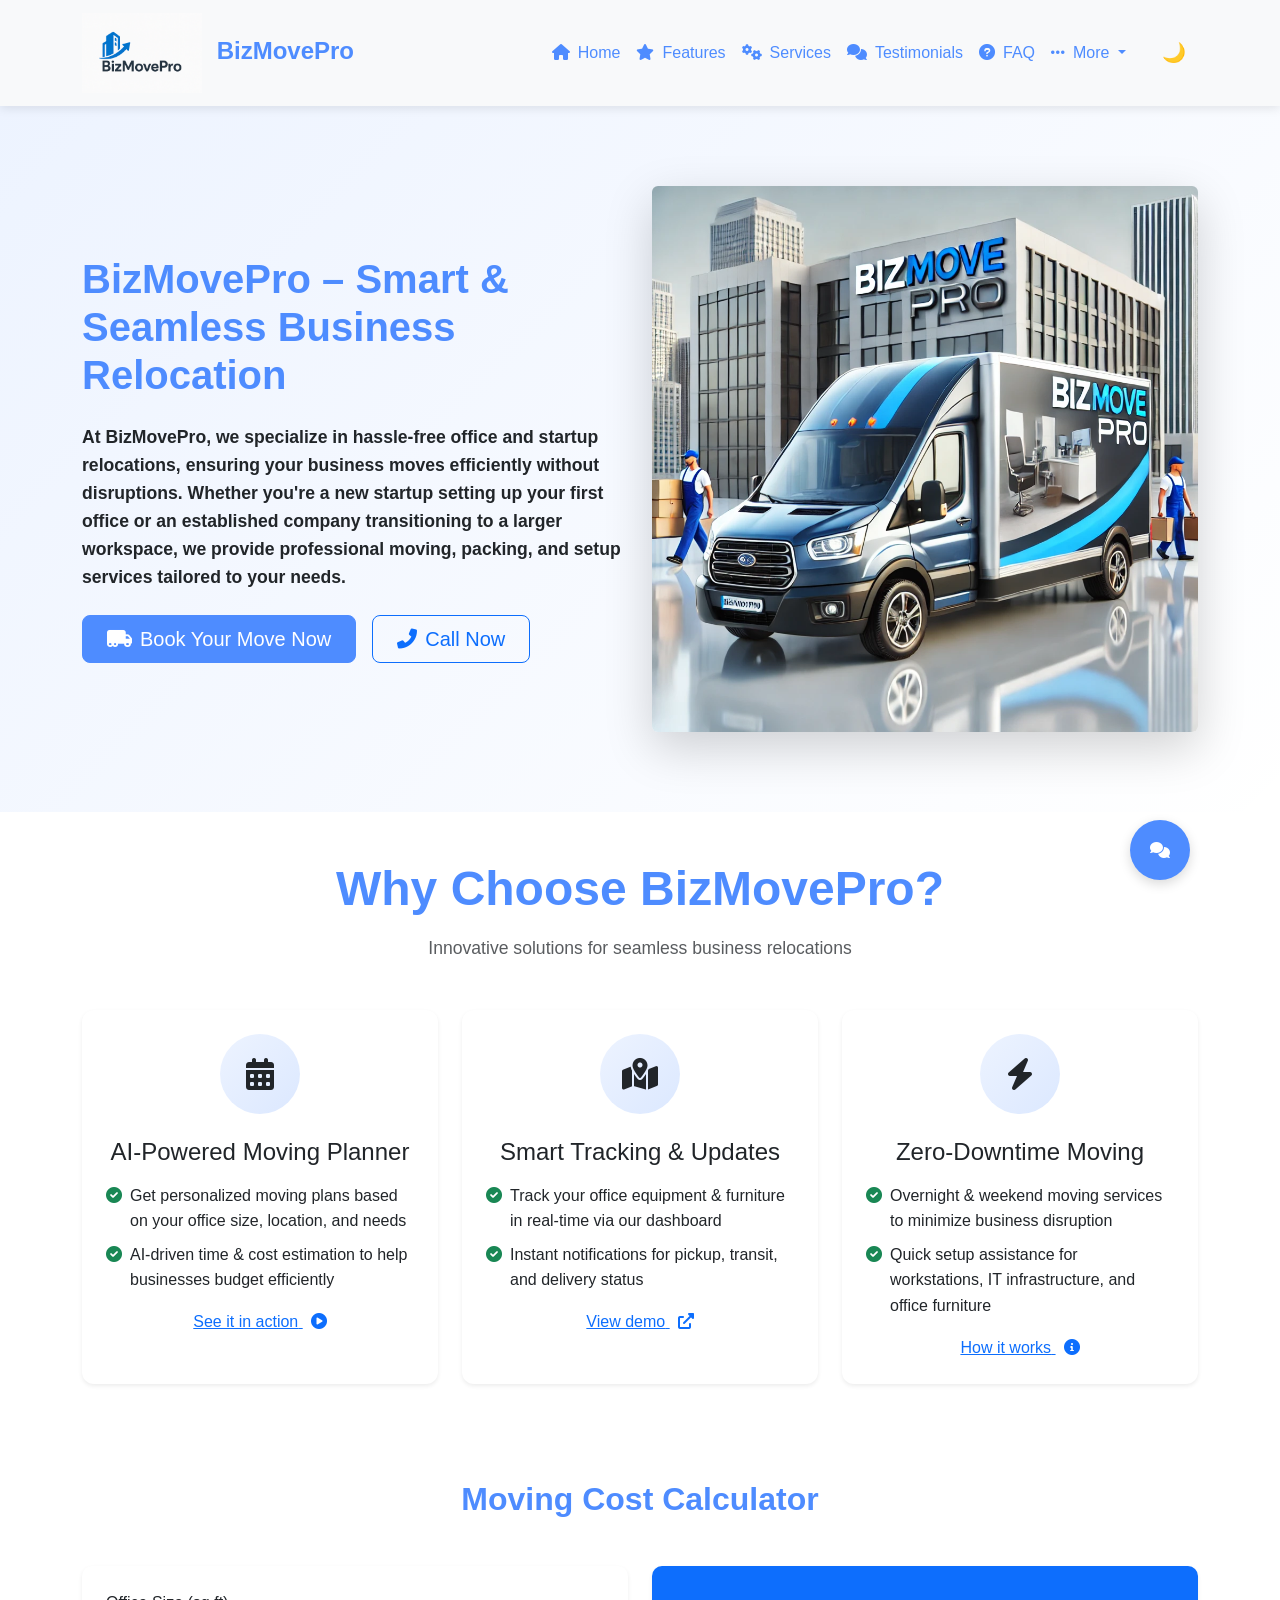
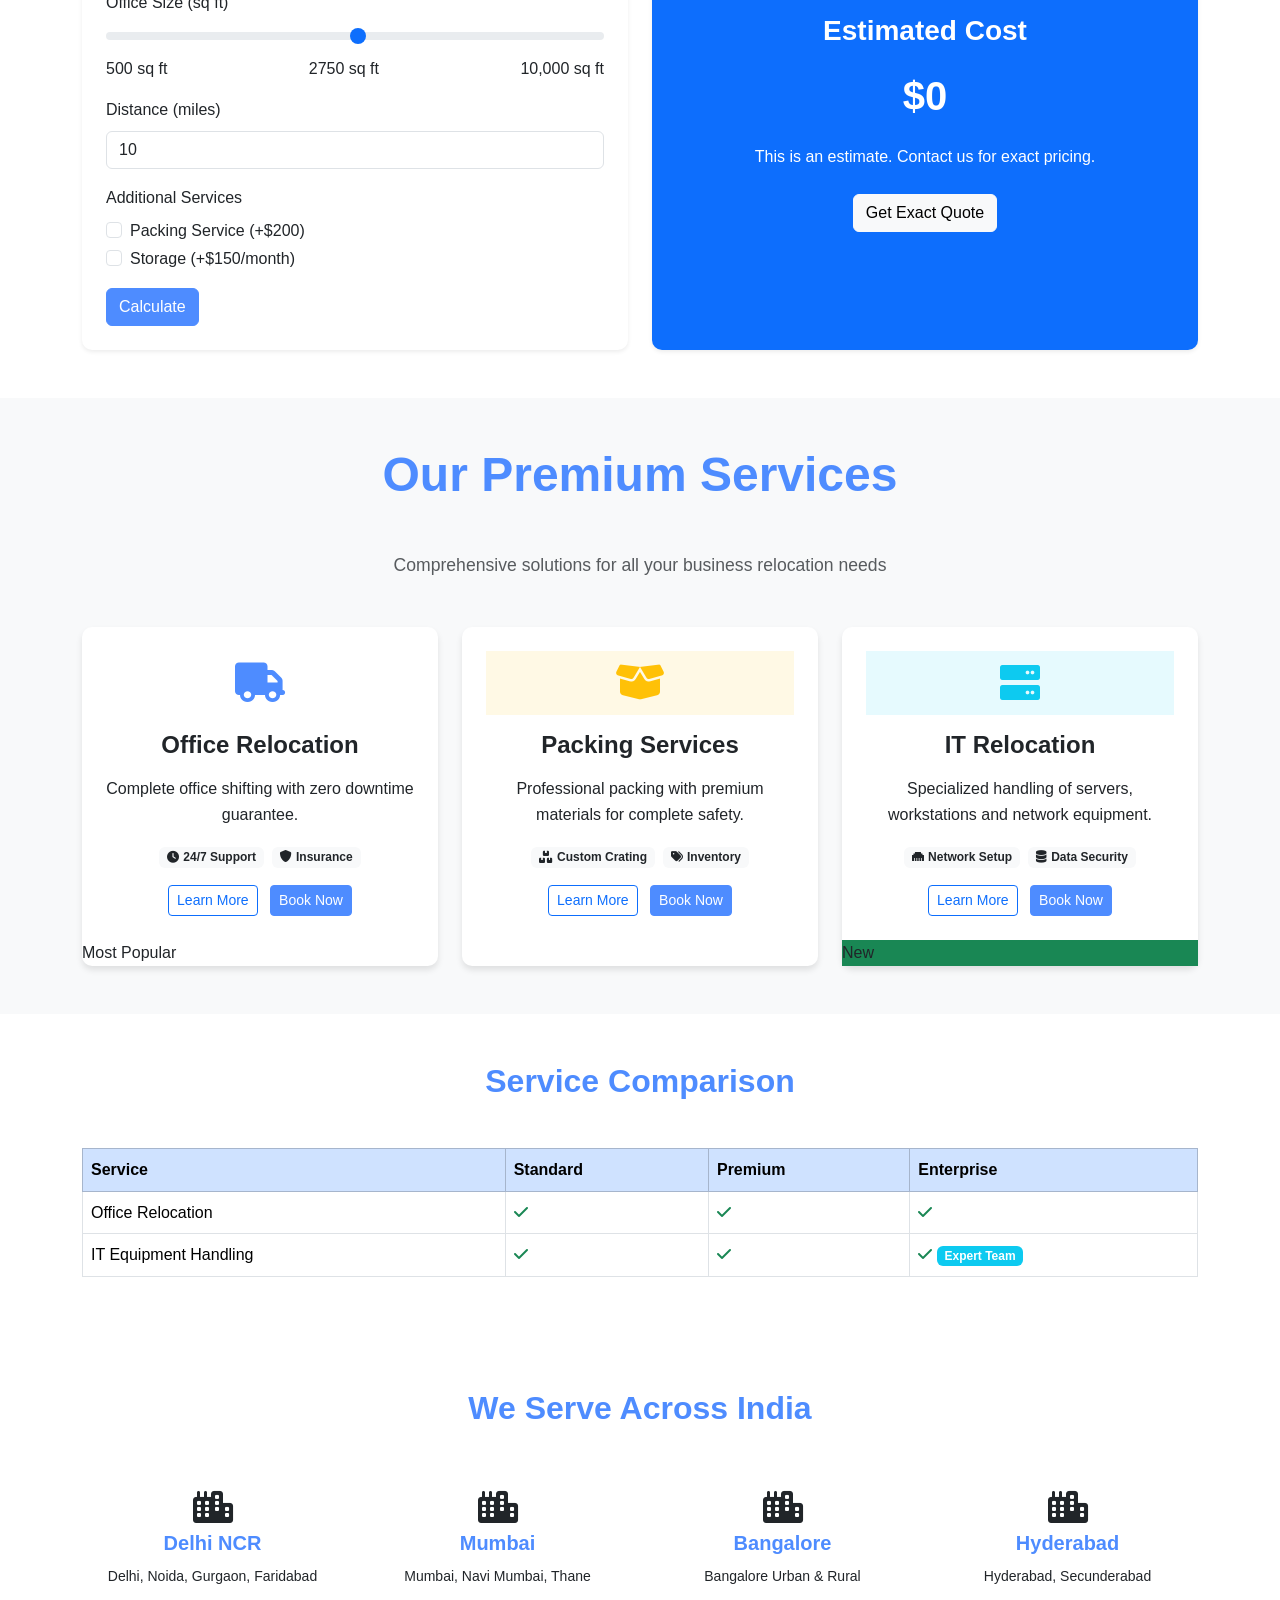
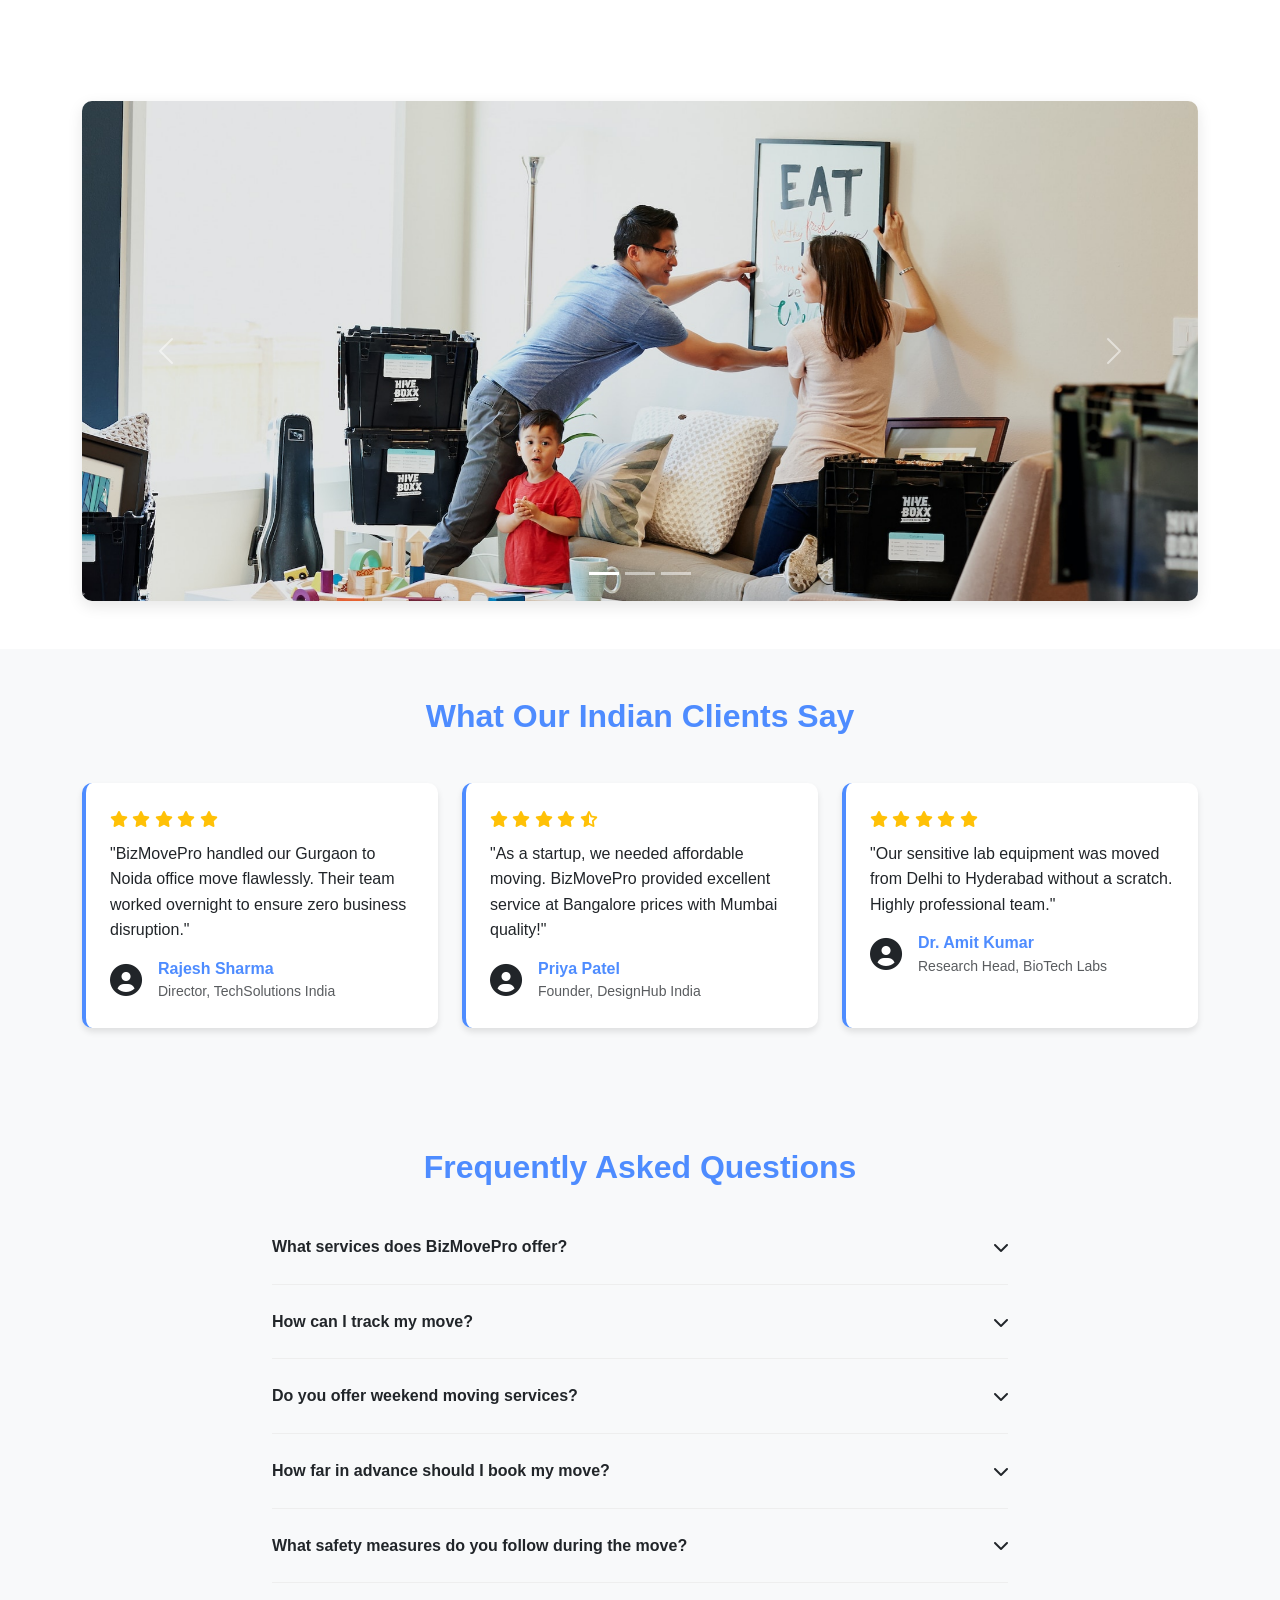
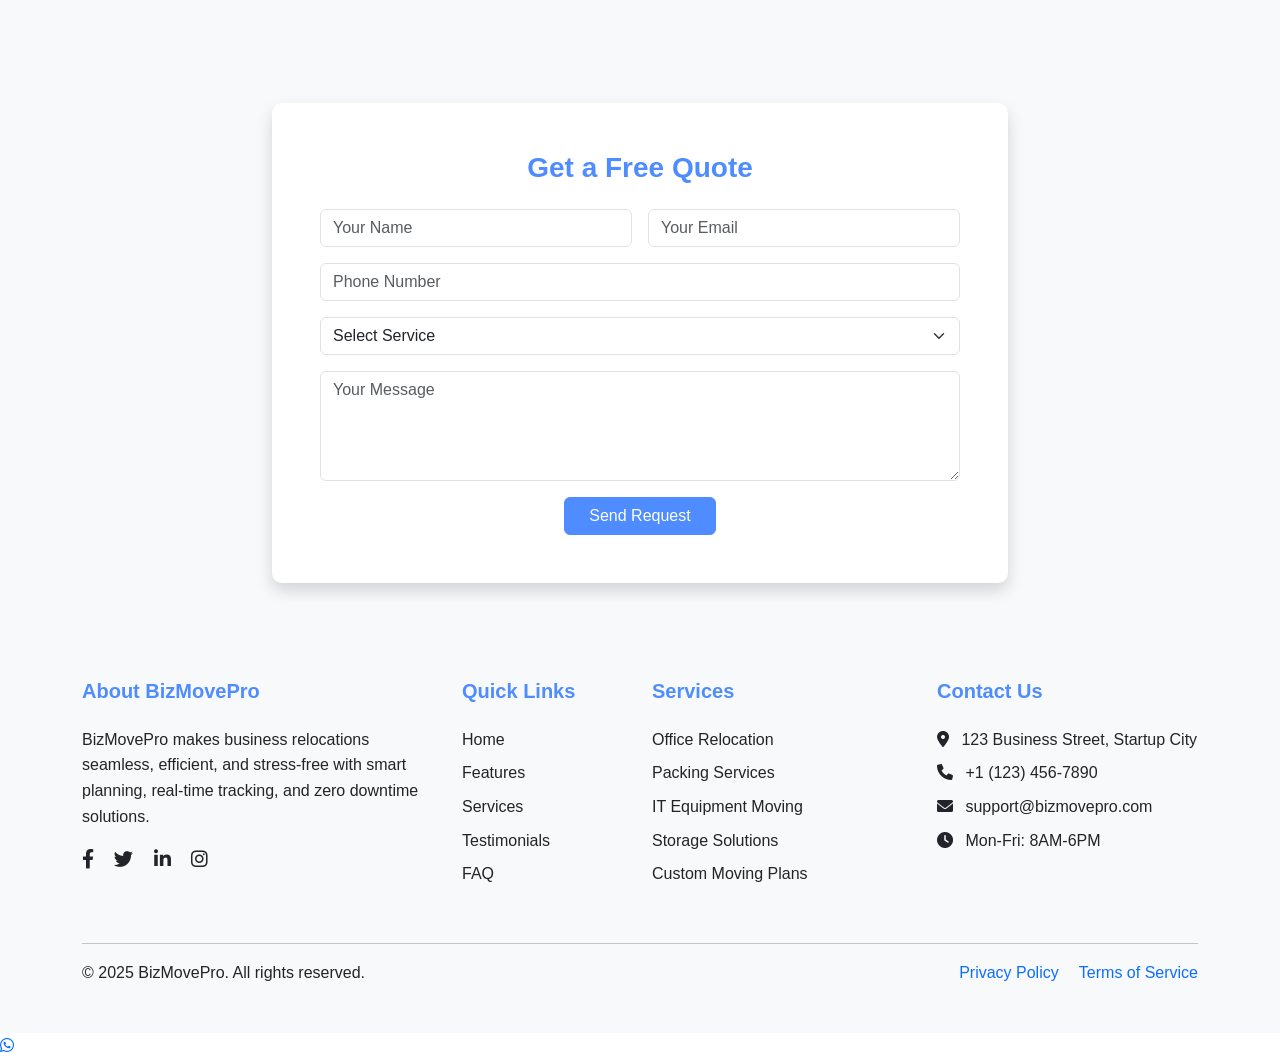
==== commit fa974e69: "Update index.html" ====
--- a/index.html
+++ b/index.html
@@ -72,57 +72,7 @@
   </button>
 </div>
 
-<style>
-/* Add this CSS to your existing style section */
-.moving-btn {
-  background-color: var(--primary-color);
-  border: none;
-  border-radius: 50px;
-  font-weight: 600;
-  transition: all 0.3s ease;
-  box-shadow: 0 4px 15px rgba(78, 140, 255, 0.3);
-  position: relative;
-  overflow: hidden;
-}
-
-.moving-btn:hover {
-  transform: translateY(-3px);
-  box-shadow: 0 8px 25px rgba(78, 140, 255, 0.4);
-  background-color: #3a7bff;
-}
-
-.moving-btn:active {
-  transform: translateY(1px);
-}
-
-.contact-btn {
-  border: 2px solid var(--primary-color);
-  border-radius: 50px;
-  font-weight: 600;
-  transition: all 0.3s ease;
-  color: var(--primary-color);
-}
-
-.contact-btn:hover {
-  background-color: rgba(78, 140, 255, 0.1);
-  transform: translateY(-3px);
-  box-shadow: 0 4px 15px rgba(78, 140, 255, 0.2);
-}
-
-.contact-btn:active {
-  transform: translateY(1px);
-}
-
-/* Dark mode adjustments */
-.dark-mode .contact-btn {
-  color: var(--text-light);
-  border-color: var(--text-light);
-}
-
-.dark-mode .contact-btn:hover {
-  background-color: rgba(255, 255, 255, 0.1);
-}
-</style>
+
         </div>
         <div class="col-lg-6 mt-5 mt-lg-0">
           <img src="movingvanlogo.webp" class="img-fluid rounded shadow-lg" alt="Moving Van" loading="lazy">
@@ -217,36 +167,6 @@
     </div>
   </div>
 </section>
-
-<style>
-/* Features Section Enhancements */
-.feature-link {
-  display: inline-flex;
-  align-items: center;
-  text-decoration: none;
-  color: var(--primary-color);
-  font-weight: 600;
-  transition: all 0.3s ease;
-  padding: 8px 15px;
-  border-radius: 30px;
-  background: rgba(78, 140, 255, 0.1);
-}
-
-.feature-link:hover {
-  background: var(--primary-color);
-  color: white;
-  transform: translateY(-2px);
-  box-shadow: 0 4px 8px rgba(78, 140, 255, 0.2);
-}
-
-.feature-link i {
-  transition: transform 0.3s ease;
-}
-
-.feature-link:hover i {
-  transform: scale(1.2);
-}
-</style>
 
 <script>
 function showFeatureDemo(feature) {
@@ -428,76 +348,6 @@
   </div>
 </section>
 
-<style>
-/* Services Section Styles */
-.service-card {
-  position: relative;
-  border: none;
-  border-radius: 12px;
-  overflow: hidden;
-  transition: all 0.3s ease;
-  box-shadow: 0 6px 15px rgba(0, 0, 0, 0.08);
-  cursor: pointer;
-}
-
-.service-card:hover {
-  transform: translateY(-10px);
-  box-shadow: 0 12px 25px rgba(0, 0, 0, 0.15);
-}
-
-.service-icon-wrapper {
-  margin-bottom: 1.5rem;
-}
-
-.service-icon {
-  width: 80px;
-  height: 80px;
-  border-radius: 50%;
-  display: flex;
-  align-items: center;
-  justify-content: center;
-  margin: 0 auto;
-  font-size: 2rem;
-  background: rgba(78, 140, 255, 0.1);
-  color: var(--primary-color);
-  transition: all 0.3s ease;
-}
-
-.service-card:hover .service-icon {
-  transform: scale(1.1);
-  background: var(--primary-color);
-  color: white;
-}
-
-.service-highlights .badge {
-  font-weight: 500;
-  padding: 5px 10px;
-  border-radius: 20px;
-}
-
-.service-ribbon {
-  position: absolute;
-  top: 15px;
-  right: -25px;
-  background: var(--secondary-color);
-  color: white;
-  padding: 5px 30px;
-  transform: rotate(45deg);
-  font-size: 0.75rem;
-  font-weight: bold;
-  text-align: center;
-  width: 120px;
-}
-
-.dark-mode .service-card {
-  background: var(--dark-secondary);
-}
-
-.dark-mode .service-highlights .badge {
-  background: #333 !important;
-  color: #eee !important;
-}
-</style>
 
 <script>
 function showServiceDetails(serviceName) {
@@ -577,17 +427,6 @@
   </div>
 </section>
 
-<style>
-.city-card {
-  border: 1px solid #eee;
-  border-radius: 8px;
-  transition: all 0.3s;
-}
-.city-card:hover {
-  background: rgba(78, 140, 255, 0.1);
-  transform: translateY(-3px);
-}
-</style>
   <!-- Gallery Section -->
   <section class="py-5">
     <div class="container">
@@ -859,127 +698,7 @@
   </div>
 
   <script src="https://cdn.jsdelivr.net/npm/bootstrap@5.3.3/dist/js/bootstrap.bundle.min.js"></script>
-  <script>
-    // Theme Toggle
-    function toggleTheme() {
-      const body = document.body;
-      const isDarkMode = body.classList.toggle("dark-mode");
-      
-      // Update button icon
-      const themeBtn = document.querySelector('.theme-toggle');
-      themeBtn.innerHTML = isDarkMode ? '☀️' : '🌙';
-      
-      // Save preference to localStorage
-      localStorage.setItem("theme", isDarkMode ? "dark" : "light");
-    }
-    
-   
-    
-    // FAQ functionality
-    function setupFAQ() {
-      document.querySelectorAll('.faq-question').forEach(question => {
-        question.addEventListener('click', () => {
-          const answer = question.nextElementSibling;
-          const icon = question.querySelector('i');
-          
-          // Close all other FAQs
-          document.querySelectorAll('.faq-answer').forEach(item => {
-            if (item !== answer) {
-              item.style.display = 'none';
-              const otherIcon = item.previousElementSibling.querySelector('i');
-              otherIcon.classList.remove('fa-chevron-up');
-              otherIcon.classList.add('fa-chevron-down');
-            }
-          });
-          
-          // Toggle current FAQ
-          if (answer.style.display === 'block') {
-            answer.style.display = 'none';
-            icon.classList.remove('fa-chevron-up');
-            icon.classList.add('fa-chevron-down');
-          } else {
-            answer.style.display = 'block';
-            icon.classList.remove('fa-chevron-down');
-            icon.classList.add('fa-chevron-up');
-          }
-        });
-      });
-    }
-    
-    // Scroll to Top functionality
-    function setupScrollToTop() {
-      window.addEventListener('scroll', () => {
-        const scrollBtn = document.querySelector('.scroll-to-top');
-        if (window.scrollY > 300) {
-          scrollBtn.classList.add('visible');
-        } else {
-          scrollBtn.classList.remove('visible');
-        }
-      });
-      
-      document.querySelector('.scroll-to-top').addEventListener('click', () => {
-        window.scrollTo({
-          top: 0,
-          behavior: 'smooth'
-        });
-      });
-    }
-    
-    // Initialize everything when DOM is loaded
-    document.addEventListener('DOMContentLoaded', () => {
-      // Set theme from localStorage
-      if (localStorage.getItem("theme") === "dark") {
-        document.body.classList.add("dark-mode");
-        document.querySelector('.theme-toggle').innerHTML = '☀️';
-      }
-      
-      // Initialize components
-      setupFAQ();
-      setupScrollToTop();
-      
-      // Initialize chatbox
-      document.querySelector('.chat-icon').addEventListener('click', toggleChat);
-      document.querySelector('.chat-box .btn-close').addEventListener('click', toggleChat);
-    });
-    
-    // Form submissions
-    document.getElementById('bookingForm').addEventListener('submit', function (e) {
-      e.preventDefault();
-      const name = document.getElementById('name').value;
-      const service = document.getElementById('service').value;
-      alert(`Thank you, ${name}! Your booking for "${service}" has been received.`);
-      this.reset();
-      bootstrap.Modal.getInstance(document.getElementById('bookingModal')).hide();
-    });
-    
-    document.getElementById('quoteForm').addEventListener('submit', function (e) {
-      e.preventDefault();
-      const formData = new FormData(this);
-      const name = formData.get('name');
-      const service = formData.get('service');
-      alert(`Thank you, ${name}! Your request for "${service}" has been submitted.`);
-      this.reset();
-    });
-    
-    // Calculator functionality
-    function calculateCost() {
-      const size = document.getElementById('officeSize').value;
-      const distance = document.getElementById('distance').value;
-      const packing = document.getElementById('packing').checked;
-      const storage = document.getElementById('storage').checked;
-      
-      let cost = size * 0.5 + distance * 20;
-      if (packing) cost += 200;
-      if (storage) cost += 150;
-      
-      document.getElementById('estimatedCost').textContent = '$' + cost.toLocaleString();
-    }
-    
-    // Update size value display
-    document.getElementById('officeSize').addEventListener('input', function() {
-      document.getElementById('sizeValue').textContent = this.value + ' sq ft';
-    });
-  </script>
+  
   <!-- Live Chat Widget -->
 <div class="live-chat">
   <div class="chat-icon" onclick="toggleChat()">
@@ -1010,73 +729,6 @@
   </a>
 </div>
 
-<style>
-.whatsapp-float {
-  position: fixed;
-  bottom: 20px;
-  left: 20px;
-  background: #25D366;
-  color: white;
-  width: 60px;
-  height: 60px;
-  border-radius: 50%;
-  display: flex;
-  align-items: center;
-  justify-content: center;
-  font-size: 1.5rem;
-  box-shadow: 0 4px 12px rgba(0,0,0,0.2);
-  z-index: 1000;
-}
-</style>
-<style>
-.live-chat {
-  position: fixed;
-  bottom: 20px;
-  right: 90px; /* Adjusted to avoid overlap with scroll-to-top button */
-  z-index: 1000;
-}
-.chat-icon {
-  background: var(--primary-color);
-  color: white;
-  width: 60px;
-  height: 60px;
-  border-radius: 50%;
-  display: flex;
-  align-items: center;
-  justify-content: center;
-  cursor: pointer;
-  box-shadow: 0 4px 12px rgba(0,0,0,0.15);
-}
-.chat-box {
-  width: 300px;
-  background: white;
-  border-radius: 10px;
-  box-shadow: 0 5px 20px rgba(0,0,0,0.2);
-  display: none; /* Hidden by default */
-}
-.chat-header {
-  padding: 15px;
-  background: var(--primary-color);
-  color: white;
-  border-radius: 10px 10px 0 0;
-  display: flex;
-  justify-content: space-between;
-  align-items: center;
-}
-.chat-body {
-  height: 300px;
-  padding: 15px;
-  overflow-y: auto;
-}
-.chat-footer {
-  padding: 10px;
-  display: flex;
-  gap: 10px;
-}
-.dark-mode .chat-box {
-  background: var(--dark-secondary);
-}
-</style>
 <script>
    // Scroll to Top functionality
    window.addEventListener('scroll', () => {
@@ -1274,5 +926,6 @@
     document.querySelector('.chat-footer button').addEventListener('click', sendMessage);
   });
   </script>
+  <script src="index.js"></script>
 </body>
 </html>
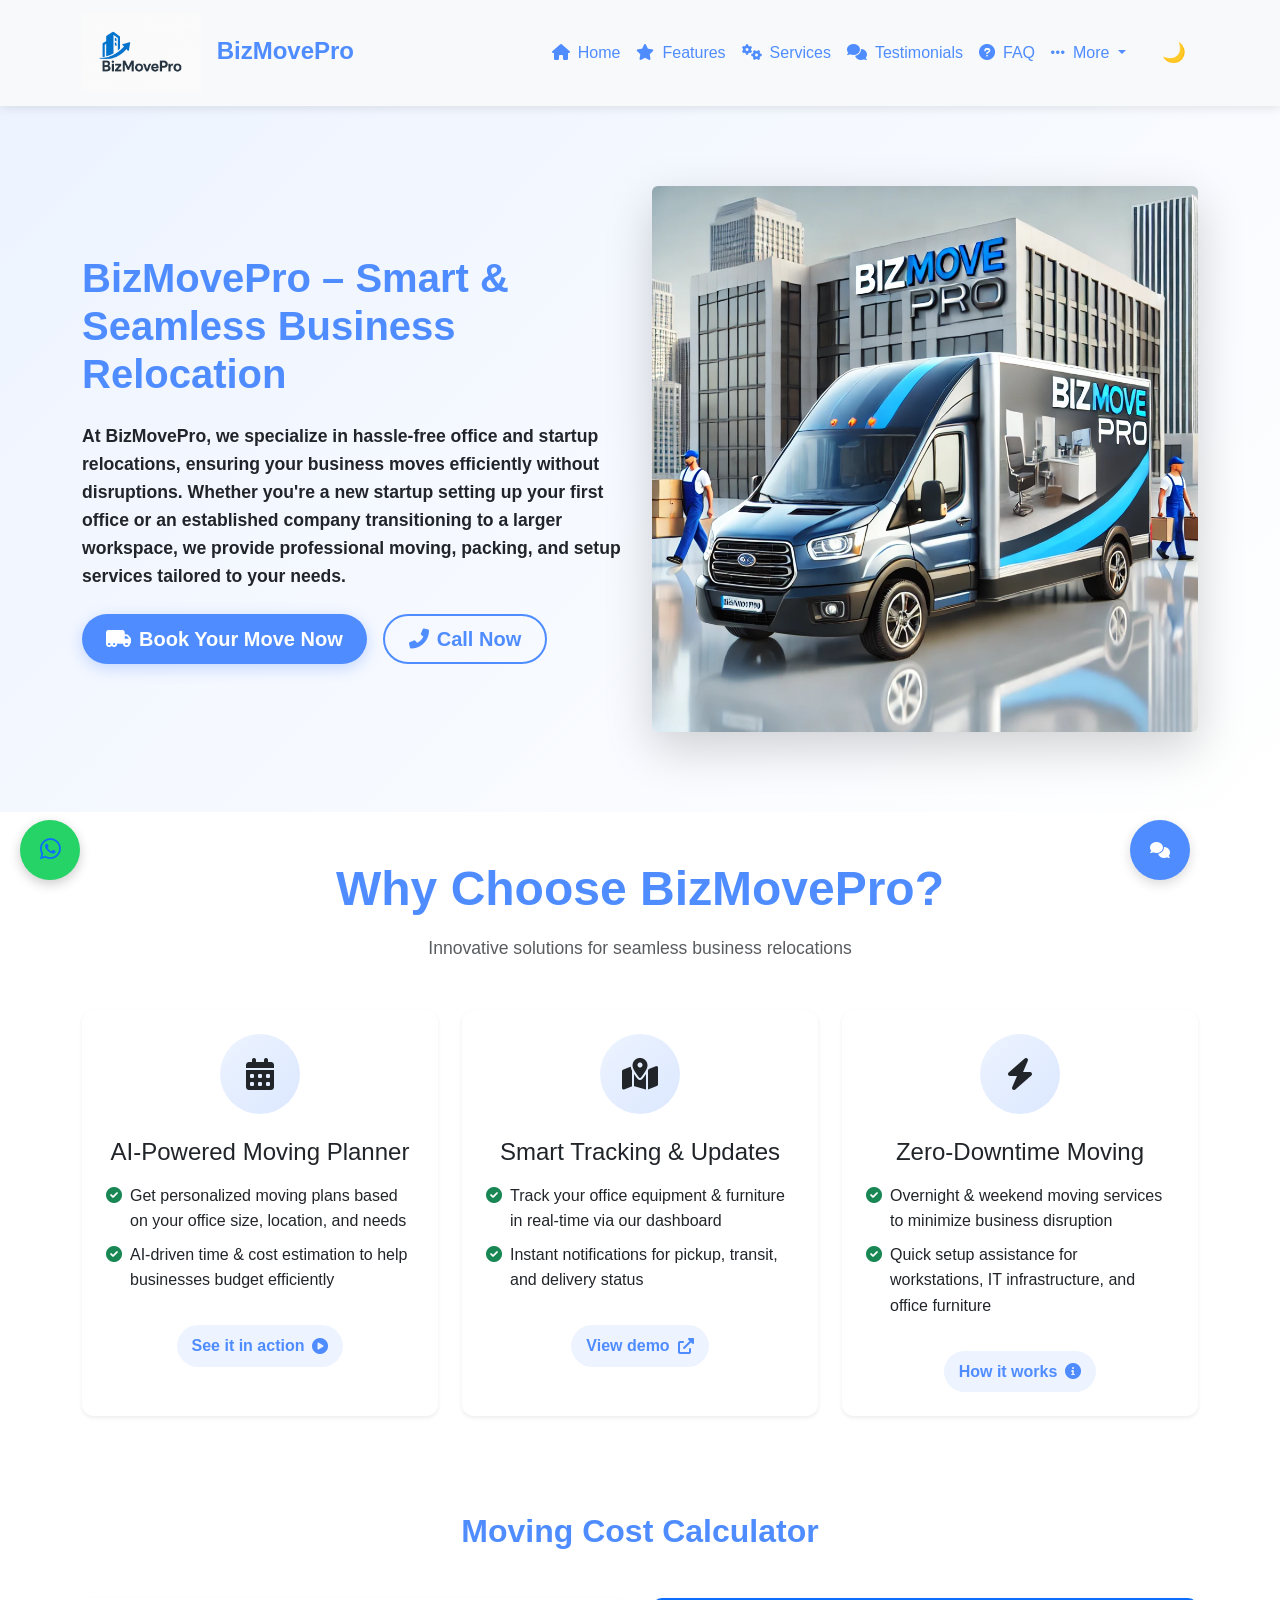
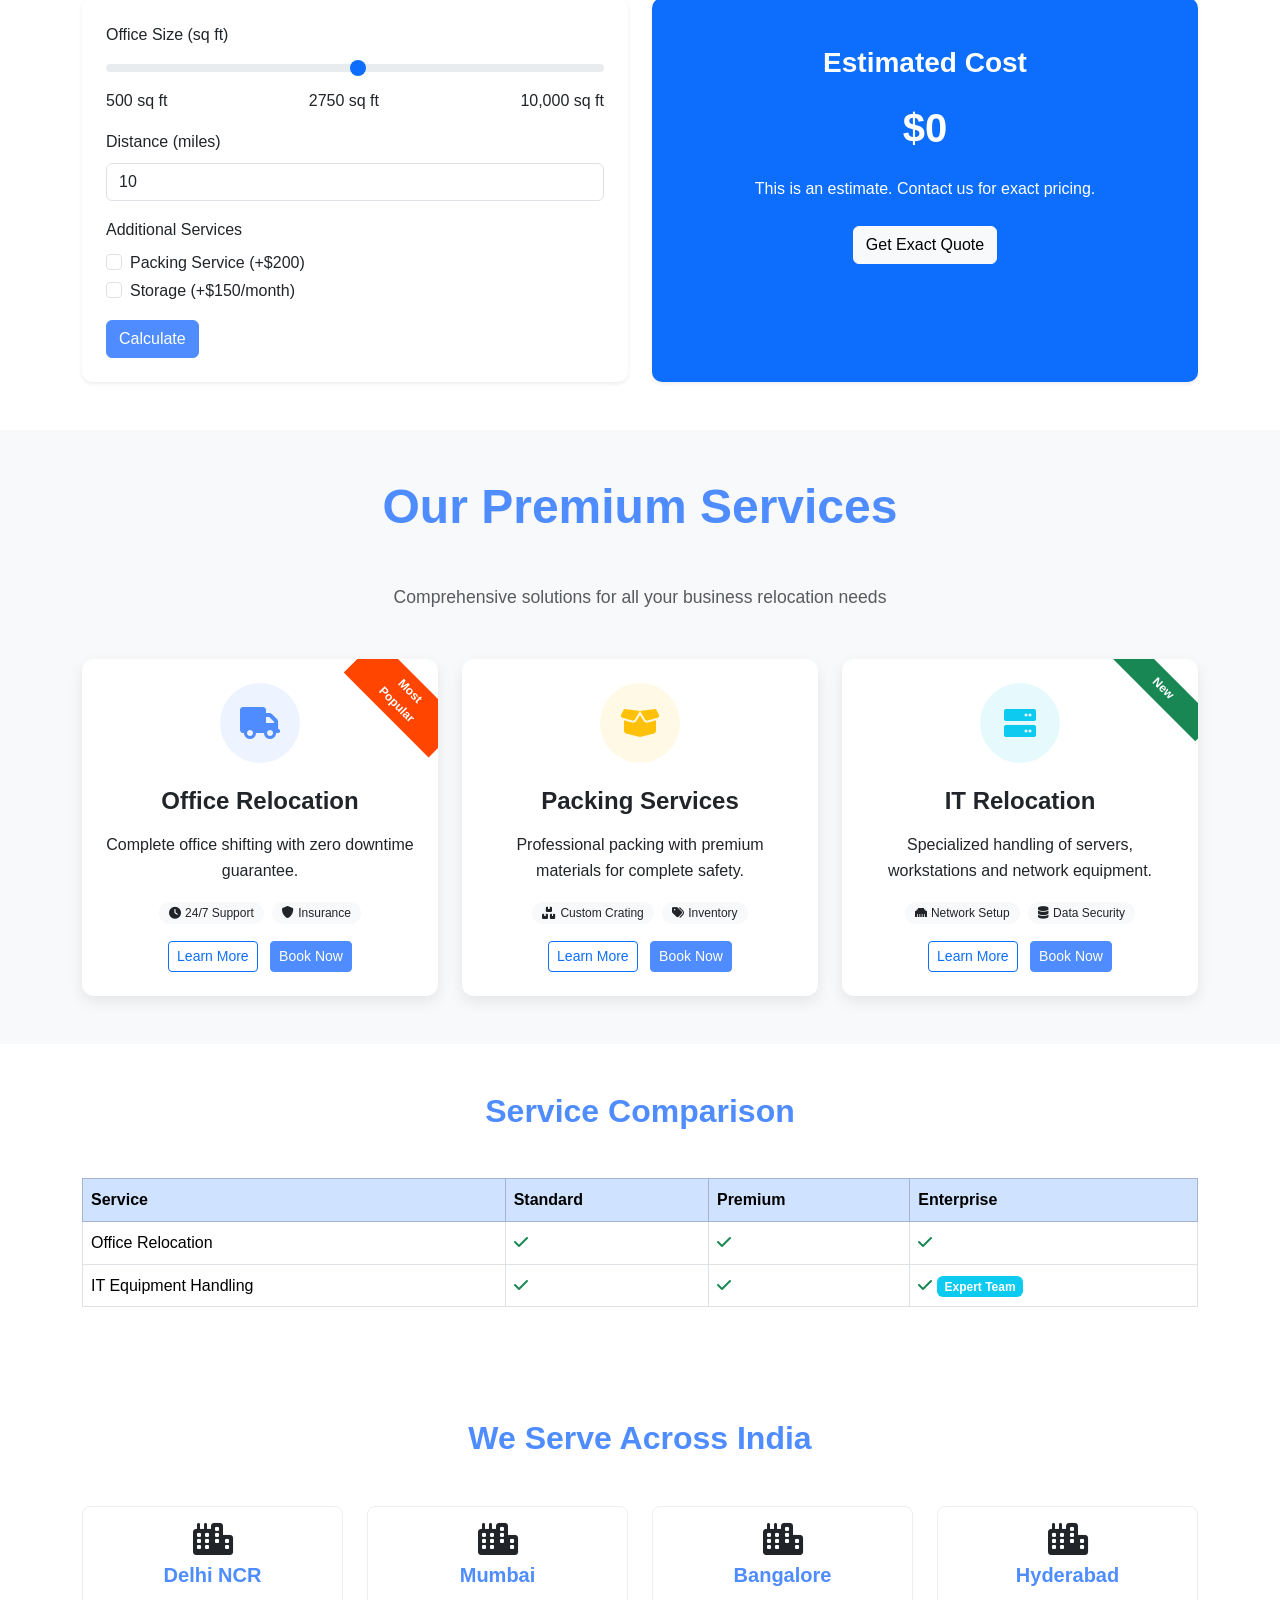
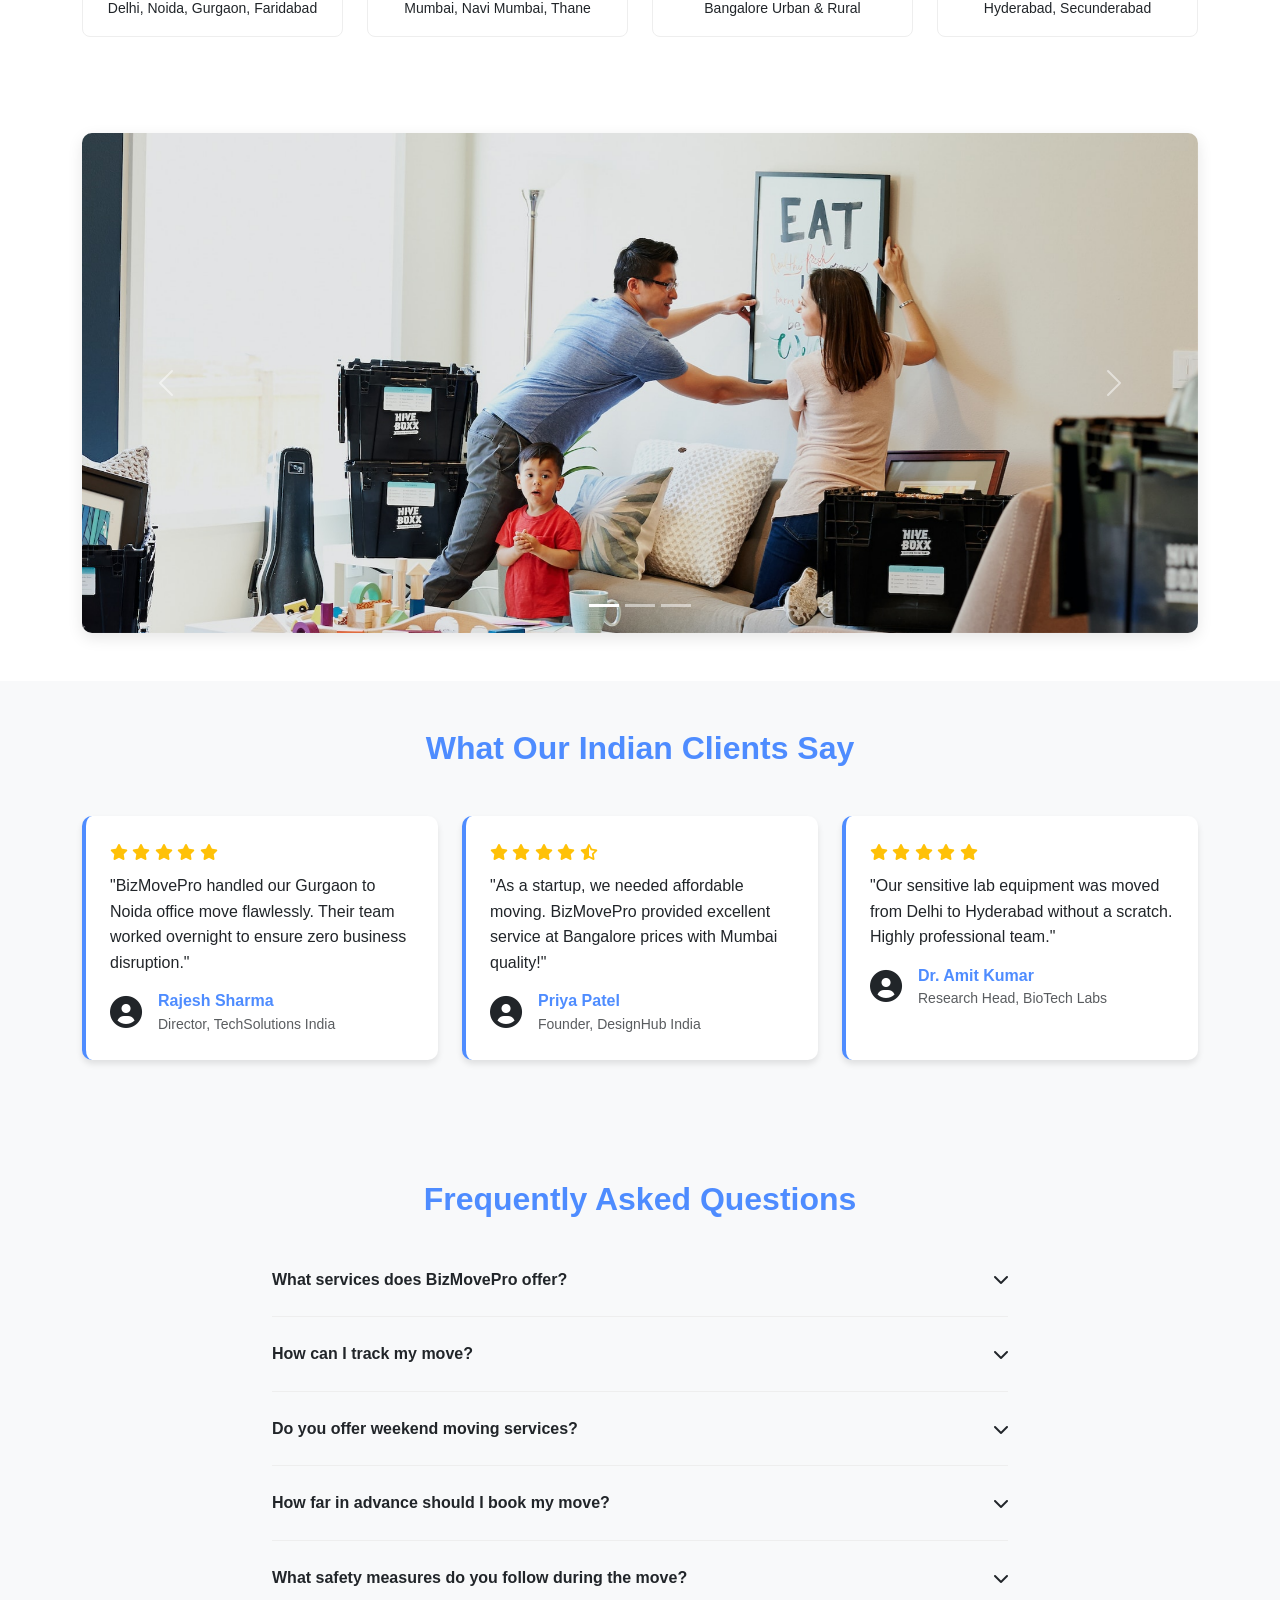
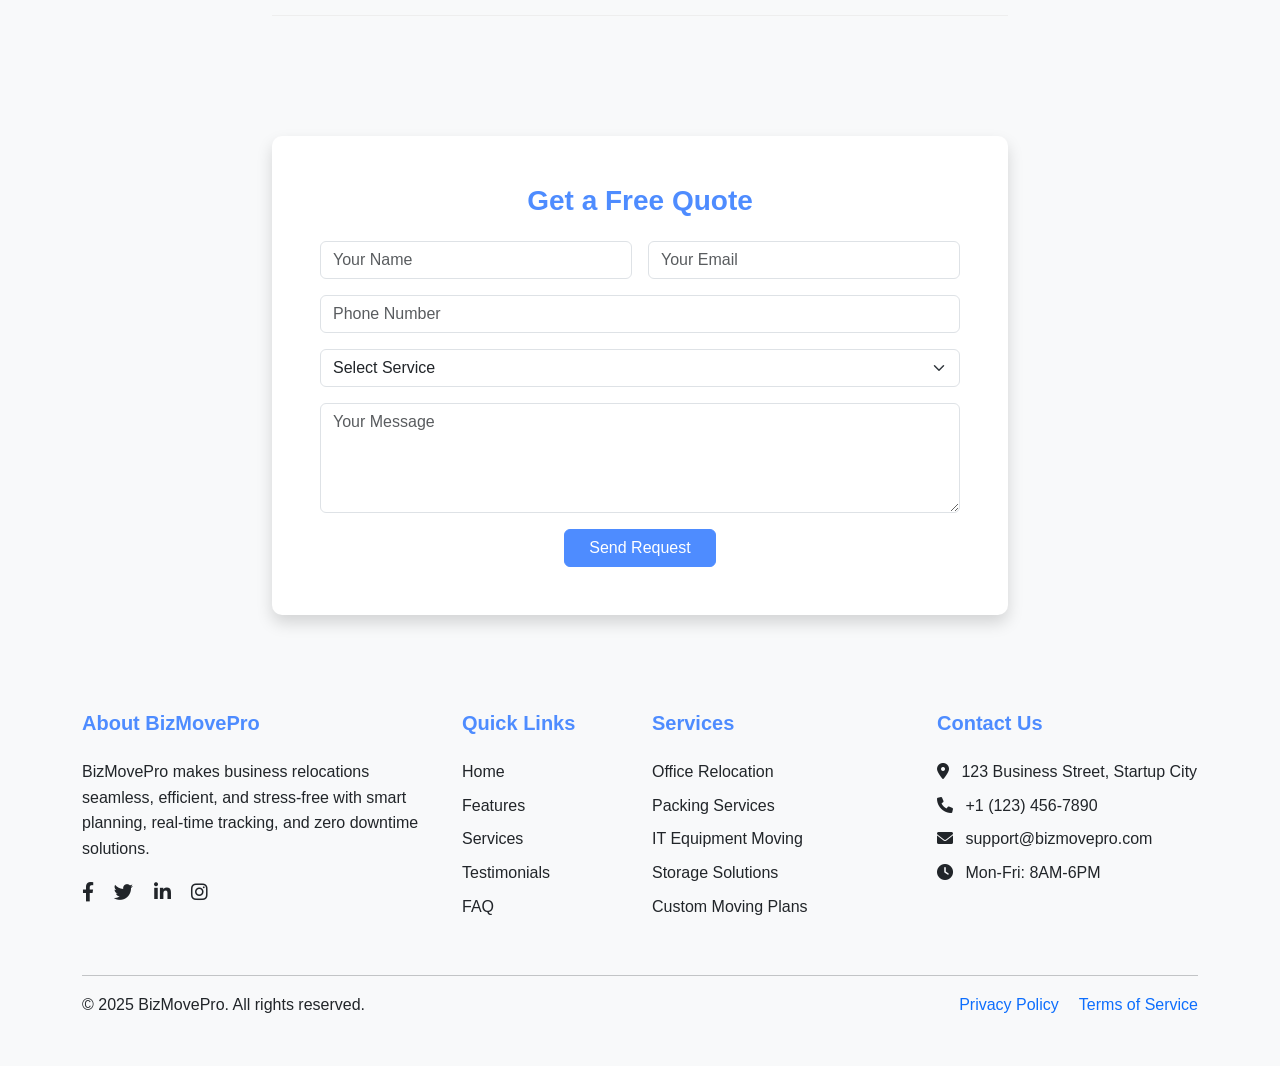
==== commit dc299dff: "Update index.html" ====
--- a/index.html
+++ b/index.html
@@ -168,25 +168,7 @@
   </div>
 </section>
 
-<script>
-function showFeatureDemo(feature) {
-  // Implement feature demo modal or animation
-  switch(feature) {
-    case 'ai-planner':
-      alert("Opening interactive AI Moving Planner demo");
-      // window.open('demo-ai-planner.html', '_blank');
-      break;
-    case 'tracking':
-      alert("Showing Real-Time Tracking demo");
-      // window.open('demo-tracking.html', '_blank');
-      break;
-    case 'downtime':
-      alert("Playing Zero-Downtime Moving explainer video");
-      // window.open('video-downtime.html', '_blank');
-      break;
-  }
-}
-</script>
+
 <!-- Add after Features section -->
 <section id="calculator" class="py-5">
   <div class="container">
@@ -239,32 +221,6 @@
   </div>
 </section>
 
-<script>
-function calculateCost() {
-  const size = document.getElementById('officeSize').value;
-  const distance = document.getElementById('distance').value;
-  const packing = document.getElementById('packing').checked;
-  const storage = document.getElementById('storage').checked;
-  
-  let cost = size * 0.5 + distance * 20;
-  if (packing) cost += 200;
-  if (storage) cost += 150;
-  
-  document.getElementById('estimatedCost').textContent = '$' + cost.toLocaleString();
-}// Enhance calculator with Indian cities
-const indianCities = {
-  "Delhi": { baseRate: 50000 },
-  "Mumbai": { baseRate: 60000 },
-  "Bangalore": { baseRate: 55000 },
-  "Hyderabad": { baseRate: 45000 }
-};
-
-function calculateIndianMove() {
-  const fromCity = document.getElementById('fromCity').value;
-  const toCity = document.getElementById('toCity').value;
-  // Calculate based on distance between selected cities
-}
-</script>
   <!-- Services Section -->
  <!-- Add above services row -->
 
@@ -349,14 +305,6 @@
 </section>
 
 
-<script>
-function showServiceDetails(serviceName) {
-  // You can implement a modal or page redirect here
-  console.log("Showing details for: " + serviceName);
-  // For now, just show an alert
-  alert(`You clicked on ${serviceName}. This would open detailed service information.`);
-}
-</script>
 <!-- Add after services section -->
 <section class="py-5 bg-white">
   <div class="container">
@@ -729,65 +677,6 @@
   </a>
 </div>
 
-<script>
-   // Scroll to Top functionality
-   window.addEventListener('scroll', () => {
-        const scrollBtn = document.querySelector('.scroll-to-top');
-        if (window.scrollY > 300) {
-          scrollBtn.classList.add('visible');
-        } else {
-          scrollBtn.classList.remove('visible');
-        }
-      });
-   
-    
-    function scrollToTop() {
-      window.scrollTo({
-        top: 0,
-        behavior: 'smooth'
-      });
-    }
-  // Chatbox functionality
-   function toggleChat() {
-      const chatBox = document.querySelector('.chat-box');
-      chatBox.style.display = chatBox.style.display === 'block' ? 'none' : 'block';
-    }
-    
-    function sendMessage() {
-      const input = document.getElementById('chatInput');
-      const userMessage = input.value.trim();
-      
-      if (userMessage === '') return;
-      
-      const messages = document.getElementById('chatMessages');
-      
-      // Add user message
-      messages.innerHTML += `
-        <div class="message sent">
-          <p>${userMessage}</p>
-        </div>
-      `;
-      
-      // Bot response (simple example)
-      setTimeout(() => {
-        messages.innerHTML += `
-          <div class="message received">
-            <p>Thanks for your message! Our team will respond shortly.</p>
-          </div>
-        `;
-        messages.scrollTop = messages.scrollHeight;
-      }, 500);
-      
-      input.value = '';
-    }
-    
-    // Initialize chatbox on page load
-    document.addEventListener('DOMContentLoaded', function() {
-      document.querySelector('.chat-icon').addEventListener('click', toggleChat);
-      document.querySelector('.chat-box .btn-close').addEventListener('click', toggleChat);
-    });
-    
-  </script>
 <div class="modal fade" id="bookingModal" tabindex="-1" aria-labelledby="bookingModalLabel" aria-hidden="true">
   <div class="modal-dialog modal-lg">
     <div class="modal-content">
@@ -834,98 +723,7 @@
     </div>
   </div>
 </div>
-<script>
-document.getElementById('bookingForm').addEventListener('submit', function (e) {
-  e.preventDefault(); // Prevent the default form submission
-
-  // Get form data
-  const name = document.getElementById('name').value;
-  const email = document.getElementById('email').value;
-  const phone = document.getElementById('phone').value;
-  const service = document.getElementById('service').value;
-  const message = document.getElementById('message').value;
-
-  // Display a confirmation message (you can replace this with an API call)
-  alert(`Thank you, ${name}! Your booking for "${service}" has been received. We will contact you shortly.`);
-
-  // Reset the form
-  document.getElementById('bookingForm').reset();
-
-  // Close the modal
-  const bookingModal = bootstrap.Modal.getInstance(document.getElementById('bookingModal'));
-  bookingModal.hide();
-});
-document.getElementById('quoteForm').addEventListener('submit', function (e) {
-  e.preventDefault(); // Prevent the default form submission
-
-  // Get form data
-  const formData = new FormData(this);
-  const name = formData.get('name');
-  const service = formData.get('service');
-
-  // Display a confirmation message
-  alert(`Thank you, ${name}! Your request for "${service}" has been submitted. We will contact you shortly.`);
-
-  // Reset the form
-  this.reset();
-});
-</script>
-<script>
-  // Chatbox functionality - Complete working solution
-  document.addEventListener('DOMContentLoaded', function() {
-    // Initialize chatbox state
-    const chatBox = document.querySelector('.chat-box');
-    chatBox.style.display = 'none';
-    
-    // Toggle chatbox visibility
-    function toggleChat() {
-      if (chatBox.style.display === 'none' || chatBox.style.display === '') {
-        chatBox.style.display = 'block';
-      } else {
-        chatBox.style.display = 'none';
-      }
-    }
-    
-    // Send message function
-    function sendMessage() {
-      const input = document.getElementById('chatInput');
-      const userMessage = input.value.trim();
-      
-      if (userMessage === '') return;
-      
-      const messages = document.getElementById('chatMessages');
-      
-      // Add user message
-      messages.innerHTML += `
-        <div class="message sent">
-          <p>${userMessage}</p>
-        </div>
-      `;
-      
-      // Bot response
-      setTimeout(() => {
-        messages.innerHTML += `
-          <div class="message received">
-            <p>Thanks for your message! Our team will respond shortly.</p>
-          </div>
-        `;
-        messages.scrollTop = messages.scrollHeight;
-      }, 500);
-      
-      input.value = '';
-    }
-    
-    // Event listeners
-    document.querySelector('.chat-icon').addEventListener('click', toggleChat);
-    document.querySelector('.chat-box .btn-close').addEventListener('click', toggleChat);
-    document.getElementById('chatInput').addEventListener('keypress', function(e) {
-      if (e.key === 'Enter') {
-        sendMessage();
-      }
-    });
-    document.querySelector('.chat-footer button').addEventListener('click', sendMessage);
-  });
-  </script>
+ 
   <script src="index.js"></script>
 </body>
 </html>
--- a/style.css
+++ b/style.css
@@ -427,3 +427,224 @@
     .dark-mode .chat-box {
       background: var(--dark-secondary);
     }
+
+.moving-btn {
+  background-color: var(--primary-color);
+  border: none;
+  border-radius: 50px;
+  font-weight: 600;
+  transition: all 0.3s ease;
+  box-shadow: 0 4px 15px rgba(78, 140, 255, 0.3);
+  position: relative;
+  overflow: hidden;
+}
+
+.moving-btn:hover {
+  transform: translateY(-3px);
+  box-shadow: 0 8px 25px rgba(78, 140, 255, 0.4);
+  background-color: #3a7bff;
+}
+
+.moving-btn:active {
+  transform: translateY(1px);
+}
+
+.contact-btn {
+  border: 2px solid var(--primary-color);
+  border-radius: 50px;
+  font-weight: 600;
+  transition: all 0.3s ease;
+  color: var(--primary-color);
+}
+
+.contact-btn:hover {
+  background-color: rgba(78, 140, 255, 0.1);
+  transform: translateY(-3px);
+  box-shadow: 0 4px 15px rgba(78, 140, 255, 0.2);
+}
+
+.contact-btn:active {
+  transform: translateY(1px);
+}
+
+/* Dark mode adjustments */
+.dark-mode .contact-btn {
+  color: var(--text-light);
+  border-color: var(--text-light);
+}
+
+.dark-mode .contact-btn:hover {
+  background-color: rgba(255, 255, 255, 0.1);
+}
+
+/* Features Section Enhancements */
+.feature-link {
+  display: inline-flex;
+  align-items: center;
+  text-decoration: none;
+  color: var(--primary-color);
+  font-weight: 600;
+  transition: all 0.3s ease;
+  padding: 8px 15px;
+  border-radius: 30px;
+  background: rgba(78, 140, 255, 0.1);
+}
+
+.feature-link:hover {
+  background: var(--primary-color);
+  color: white;
+  transform: translateY(-2px);
+  box-shadow: 0 4px 8px rgba(78, 140, 255, 0.2);
+}
+
+.feature-link i {
+  transition: transform 0.3s ease;
+}
+
+.feature-link:hover i {
+  transform: scale(1.2);
+}
+
+/* Services Section Styles */
+.service-card {
+  position: relative;
+  border: none;
+  border-radius: 12px;
+  overflow: hidden;
+  transition: all 0.3s ease;
+  box-shadow: 0 6px 15px rgba(0, 0, 0, 0.08);
+  cursor: pointer;
+}
+
+.service-card:hover {
+  transform: translateY(-10px);
+  box-shadow: 0 12px 25px rgba(0, 0, 0, 0.15);
+}
+
+.service-icon-wrapper {
+  margin-bottom: 1.5rem;
+}
+
+.service-icon {
+  width: 80px;
+  height: 80px;
+  border-radius: 50%;
+  display: flex;
+  align-items: center;
+  justify-content: center;
+  margin: 0 auto;
+  font-size: 2rem;
+  background: rgba(78, 140, 255, 0.1);
+  color: var(--primary-color);
+  transition: all 0.3s ease;
+}
+
+.service-card:hover .service-icon {
+  transform: scale(1.1);
+  background: var(--primary-color);
+  color: white;
+}
+
+.service-highlights .badge {
+  font-weight: 500;
+  padding: 5px 10px;
+  border-radius: 20px;
+}
+
+.service-ribbon {
+  position: absolute;
+  top: 15px;
+  right: -25px;
+  background: var(--secondary-color);
+  color: white;
+  padding: 5px 30px;
+  transform: rotate(45deg);
+  font-size: 0.75rem;
+  font-weight: bold;
+  text-align: center;
+  width: 120px;
+}
+
+.dark-mode .service-card {
+  background: var(--dark-secondary);
+}
+
+.dark-mode .service-highlights .badge {
+  background: #333 !important;
+  color: #eee !important;
+}
+
+.city-card {
+  border: 1px solid #eee;
+  border-radius: 8px;
+  transition: all 0.3s;
+}
+.city-card:hover {
+  background: rgba(78, 140, 255, 0.1);
+  transform: translateY(-3px);
+}
+
+.whatsapp-float {
+  position: fixed;
+  bottom: 20px;
+  left: 20px;
+  background: #25D366;
+  color: white;
+  width: 60px;
+  height: 60px;
+  border-radius: 50%;
+  display: flex;
+  align-items: center;
+  justify-content: center;
+  font-size: 1.5rem;
+  box-shadow: 0 4px 12px rgba(0,0,0,0.2);
+  z-index: 1000;
+}
+
+.live-chat {
+  position: fixed;
+  bottom: 20px;
+  right: 90px; /* Adjusted to avoid overlap with scroll-to-top button */
+  z-index: 1000;
+}
+.chat-icon {
+  background: var(--primary-color);
+  color: white;
+  width: 60px;
+  height: 60px;
+  border-radius: 50%;
+  display: flex;
+  align-items: center;
+  justify-content: center;
+  cursor: pointer;
+  box-shadow: 0 4px 12px rgba(0,0,0,0.15);
+}
+.chat-box {
+  width: 300px;
+  background: white;
+  border-radius: 10px;
+  box-shadow: 0 5px 20px rgba(0,0,0,0.2);
+  display: none; /* Hidden by default */
+}
+.chat-header {
+  padding: 15px;
+  background: var(--primary-color);
+  color: white;
+  border-radius: 10px 10px 0 0;
+  display: flex;
+  justify-content: space-between;
+  align-items: center;
+}
+.chat-body {
+  height: 300px;
+  padding: 15px;
+  overflow-y: auto;
+}
+.chat-footer {
+  padding: 10px;
+  display: flex;
+  gap: 10px;
+}
+.dark-mode .chat-box {
+  background: var(--dark-secondary);
+}
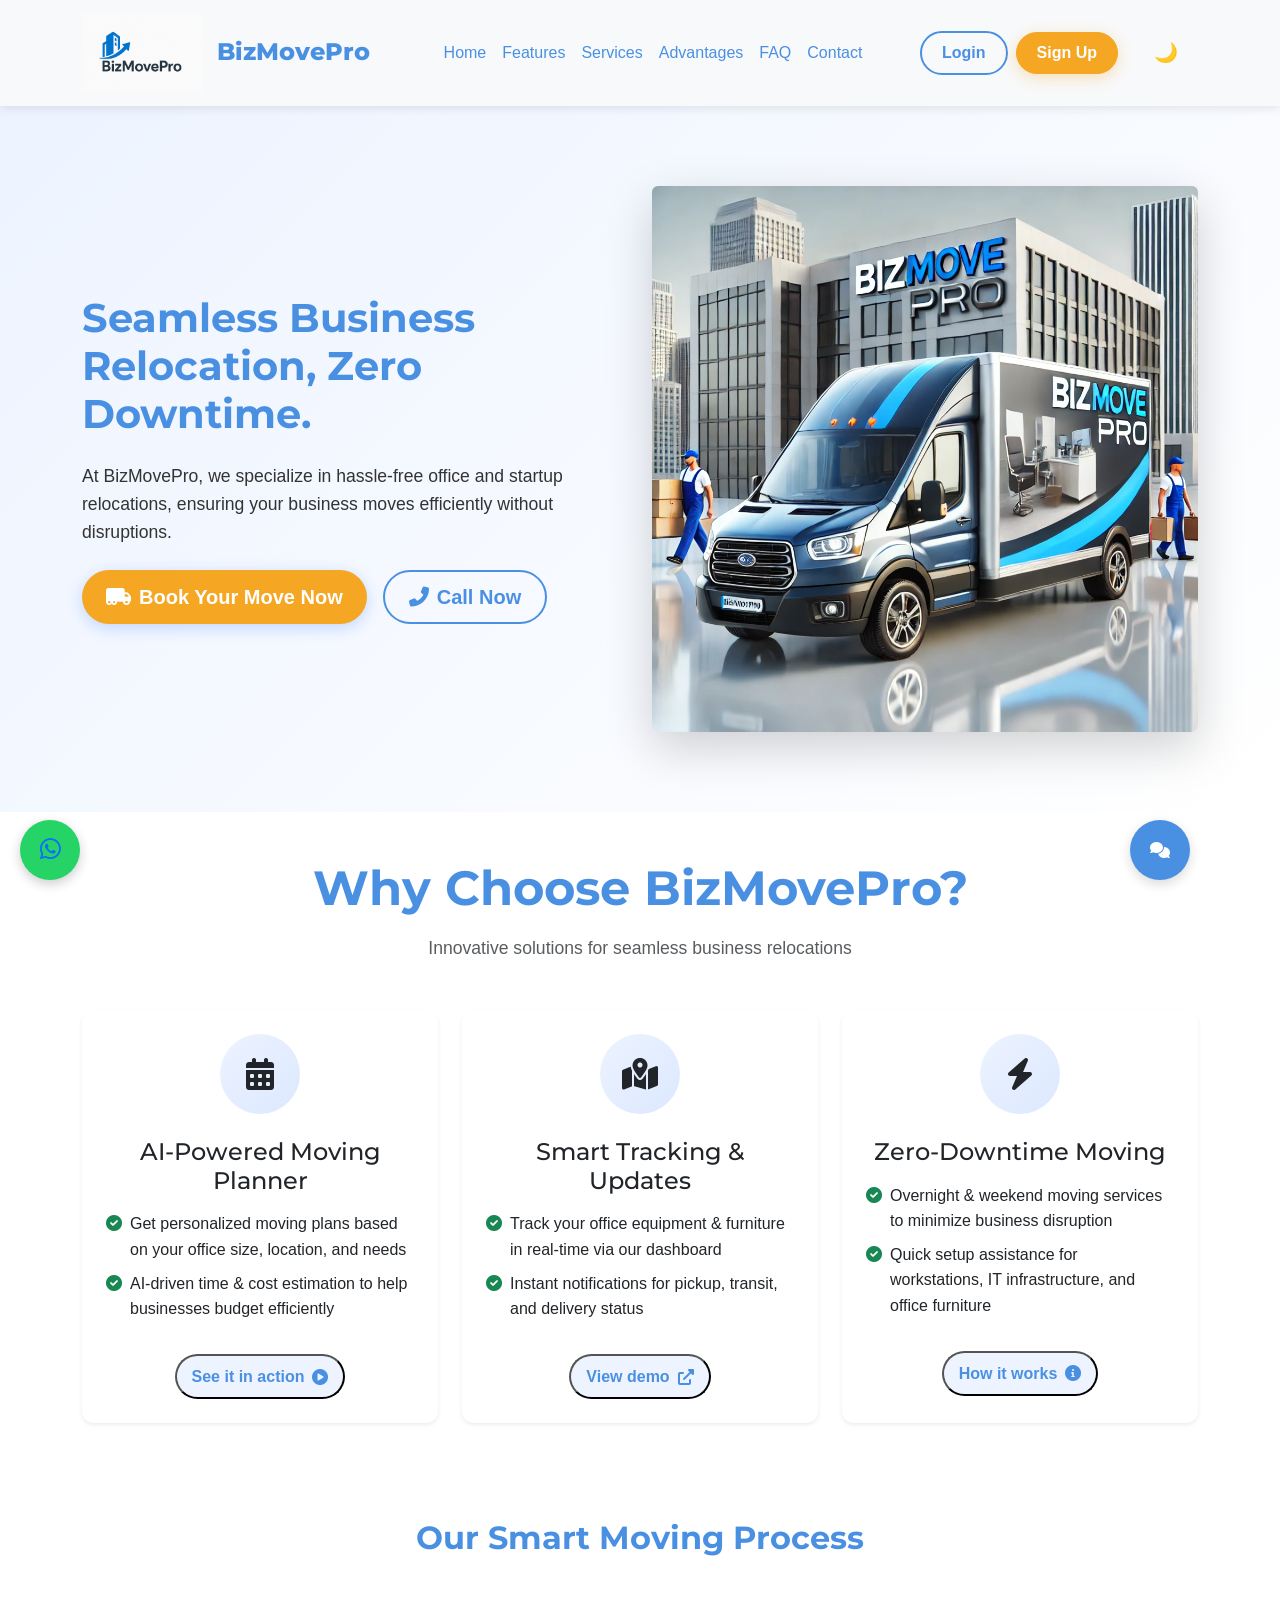
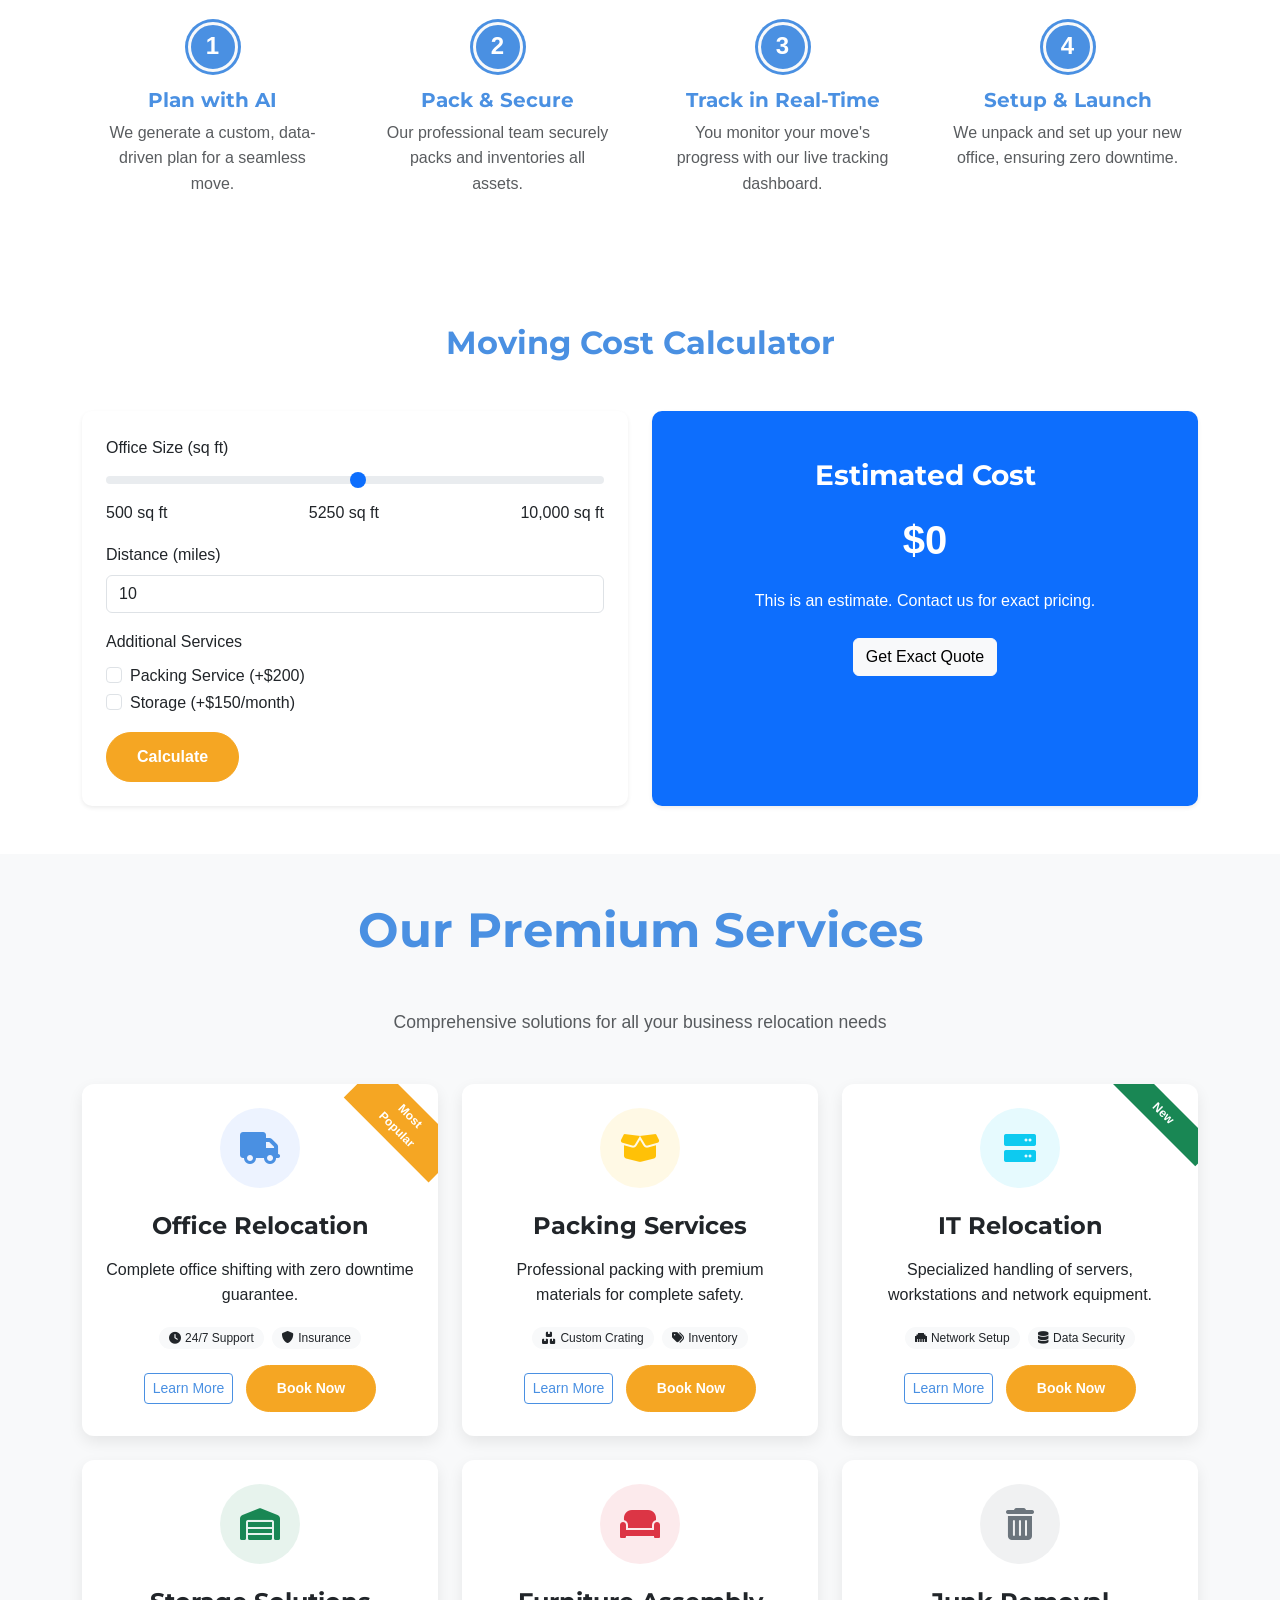
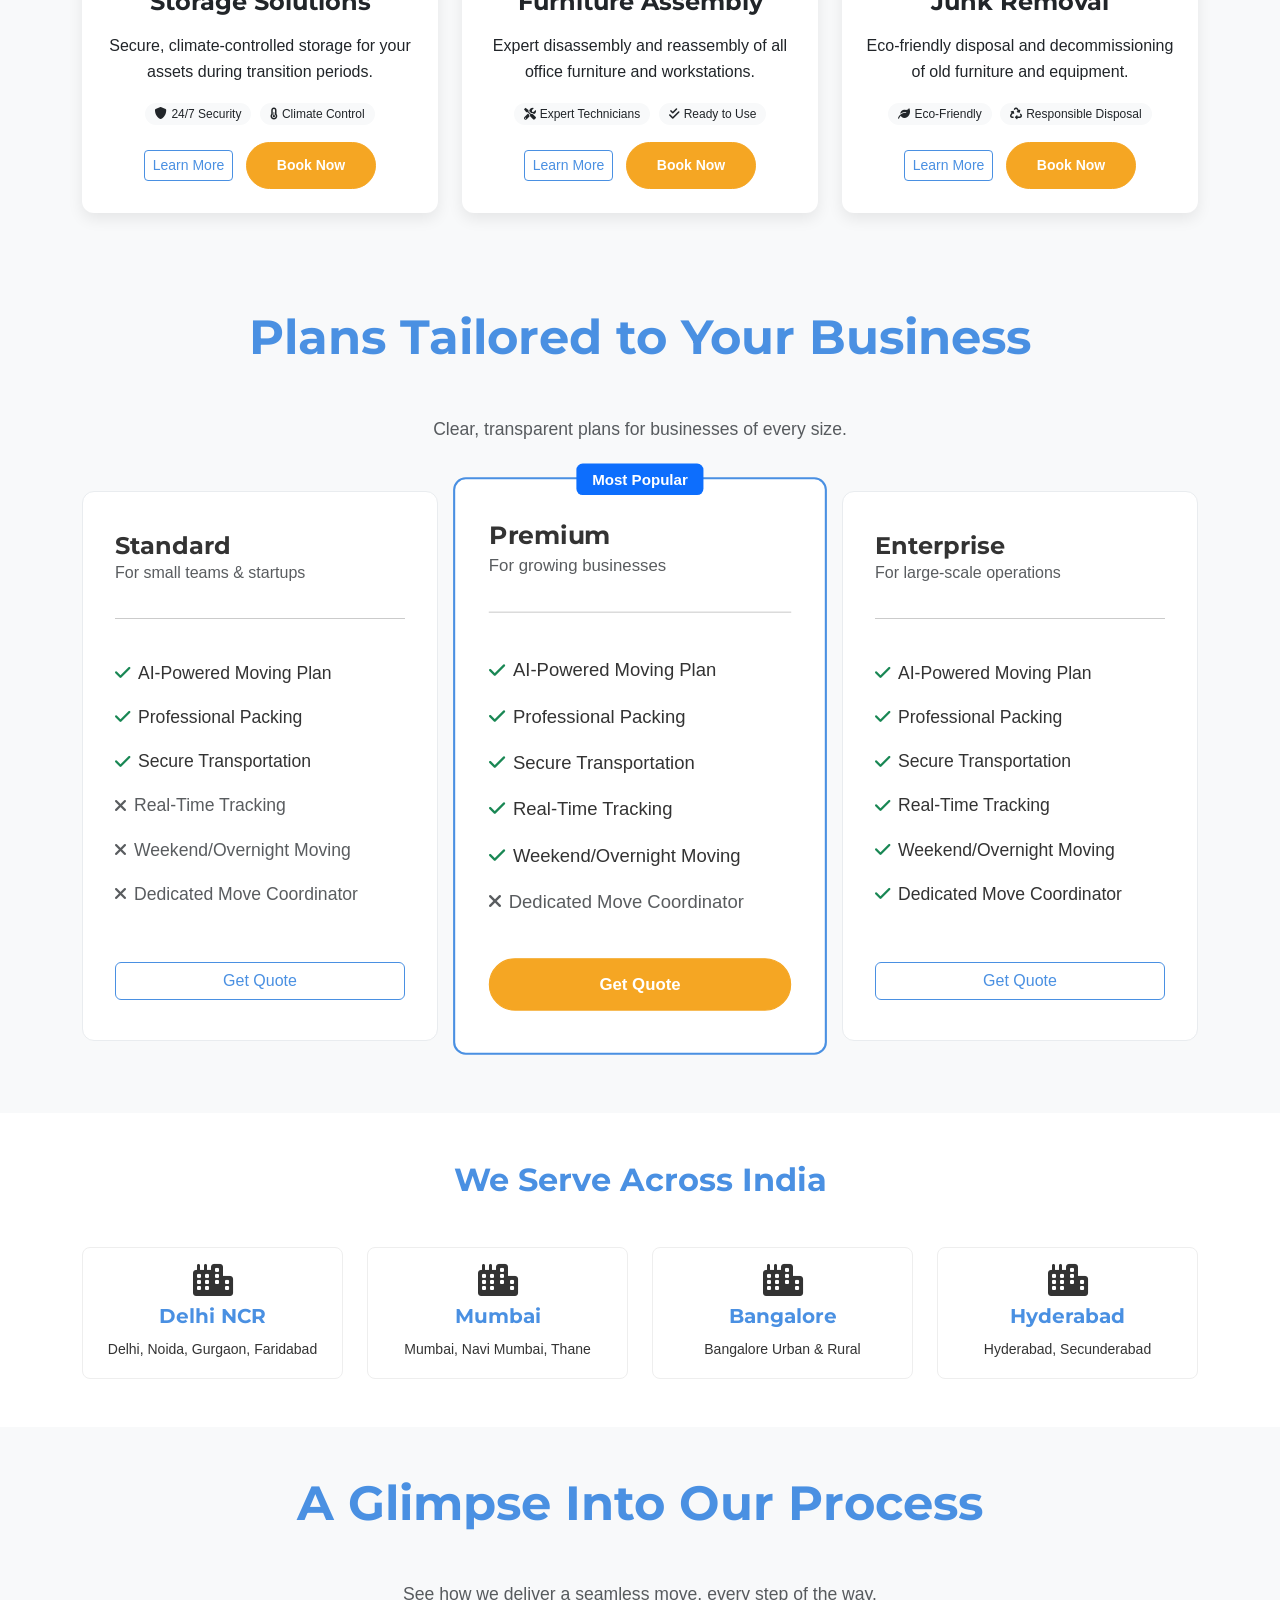
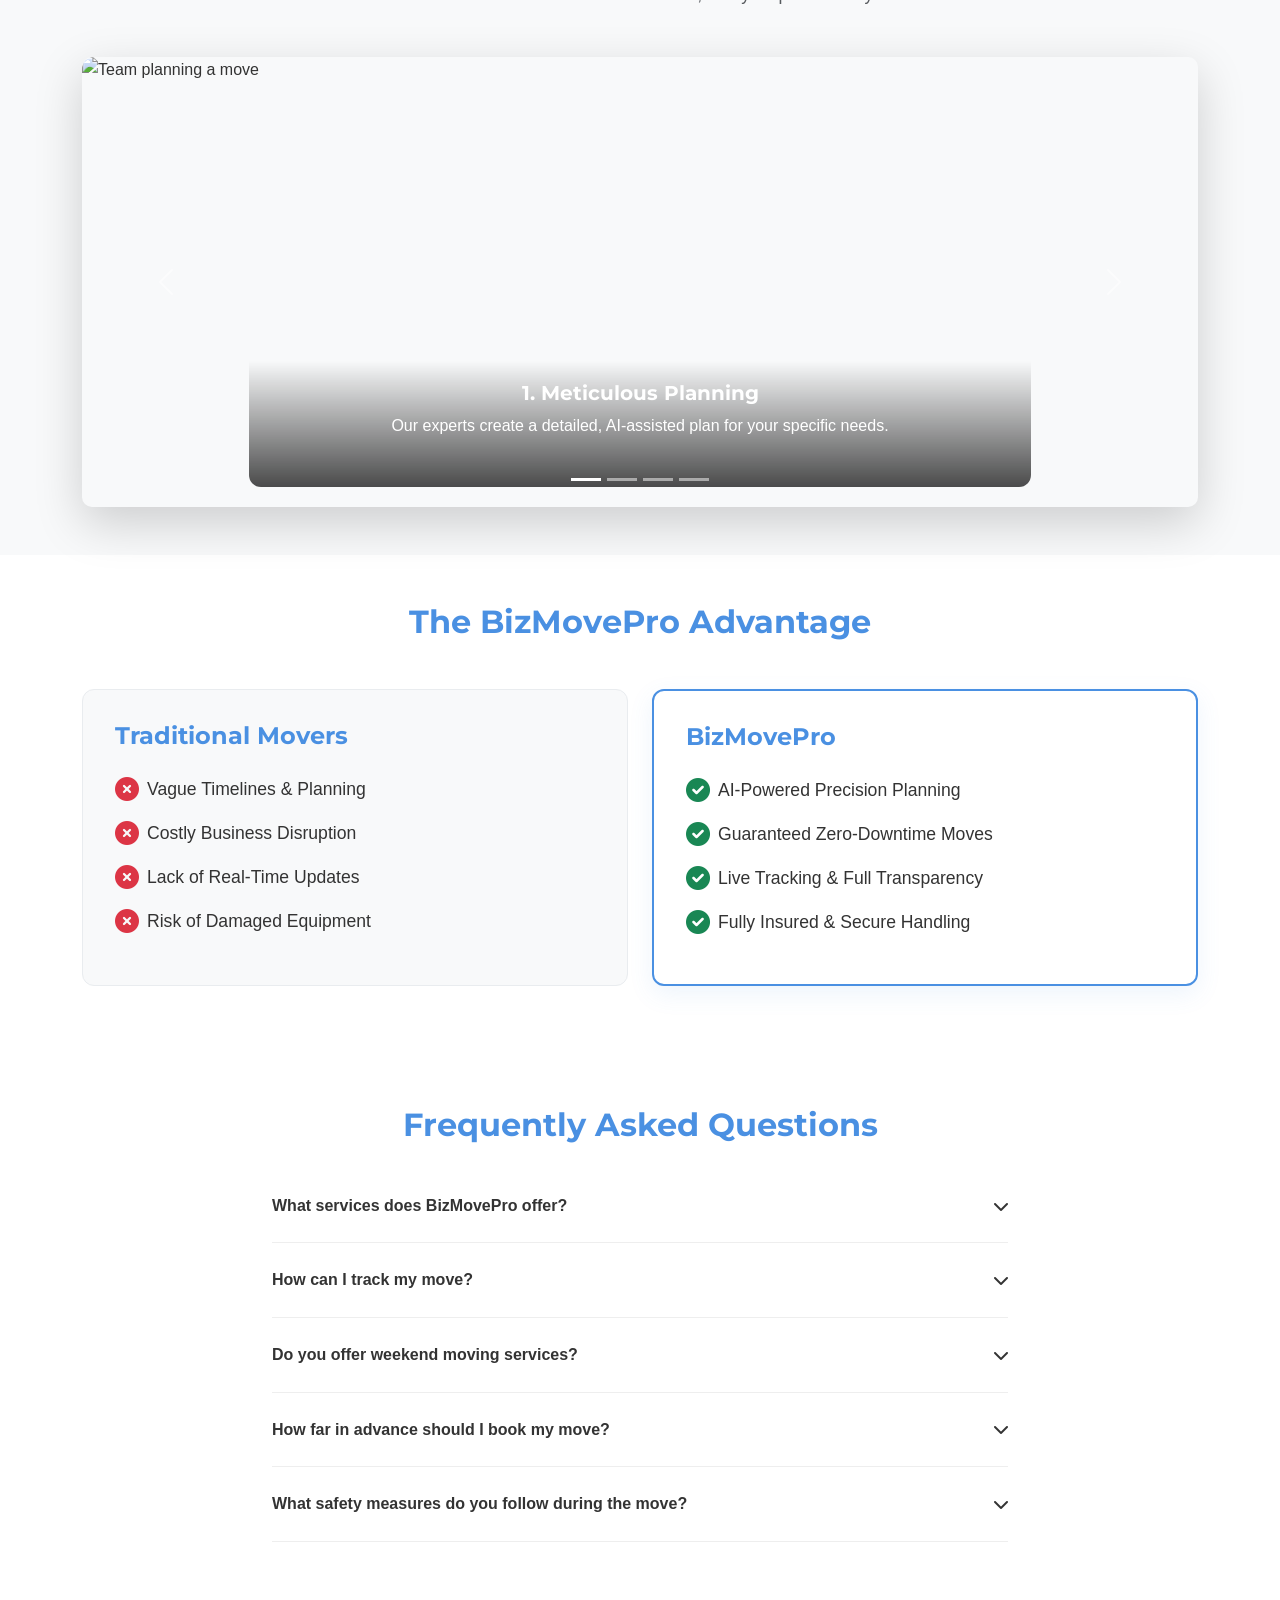
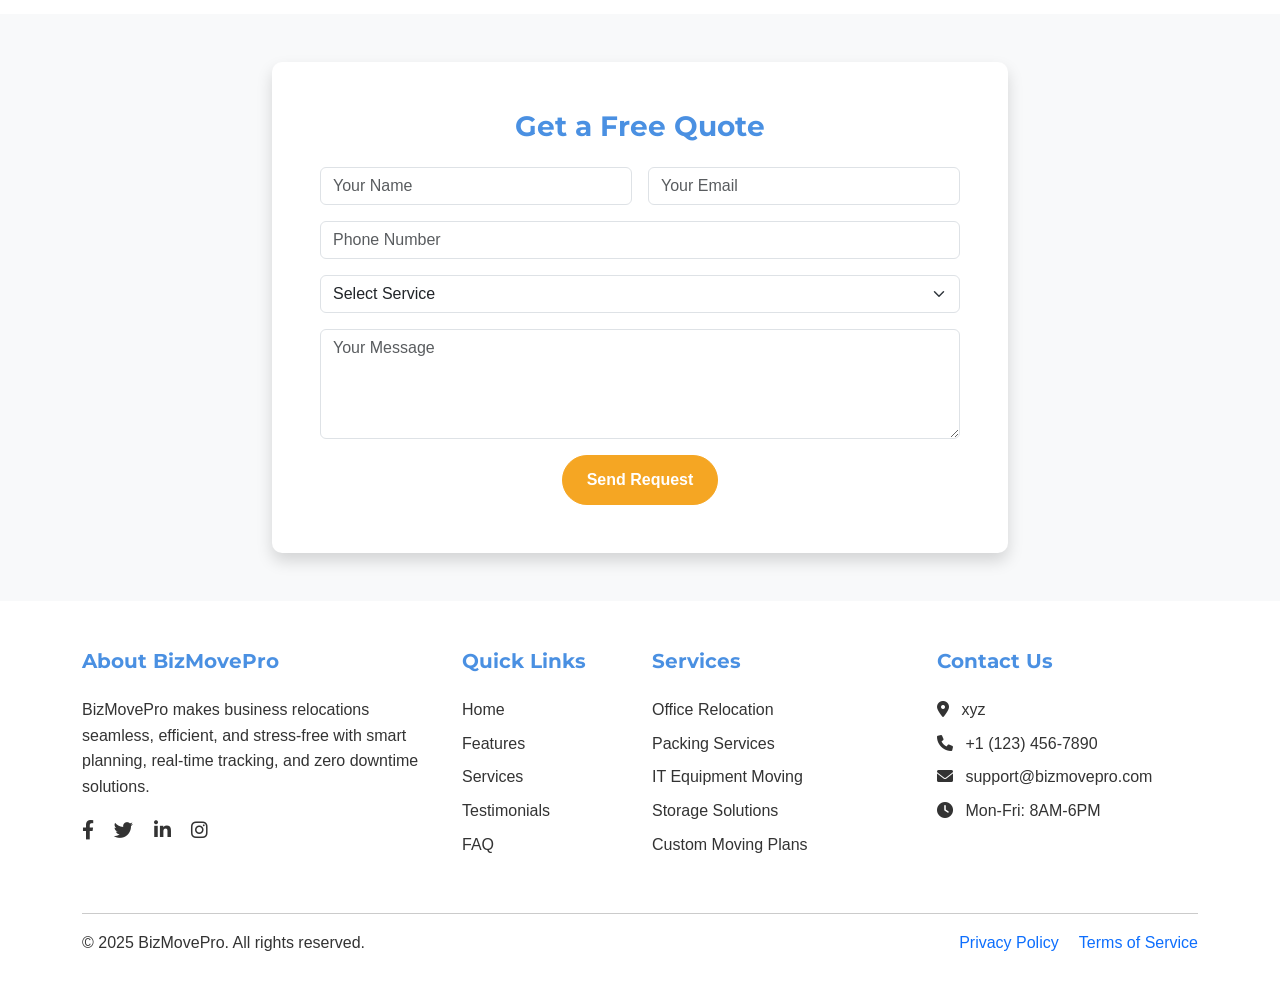
==== commit cec132ca: "Update index.html" ====
--- a/index.html
+++ b/index.html
@@ -15,7 +15,8 @@
   <meta name="description" content="BizMovePro offers seamless business relocation services with advanced planning, real-time tracking, and zero downtime solutions.">
   <meta name="author" content="BizMovePro Team">
   <meta name="keywords" content="business relocation, office moving, packing services, IT relocation, CrossMovePro">
-
+  <link href="https://fonts.googleapis.com/css2?family=Lato:wght@400;700&family=Montserrat:wght@600;700&display=swap" rel="stylesheet">
+  <meta name="viewport" content="width=device-width, initial-scale=1.0">
   <!-- Polyfill for older browsers -->
   <script src="https://polyfill.io/v3/polyfill.min.js?features=default"></script>
   
@@ -24,62 +25,60 @@
 <body class="light-mode">
   <!-- Navigation -->
   <nav class="navbar navbar-expand-lg navbar-light bg-light sticky-top">
-    <div class="container">
-      <a class="navbar-brand" href="#">
-        <img src="logo1.png" alt="CrossMovePro Logo" height="60" class="me-2">
-        BizMovePro
-      </a>
-      <button class="navbar-toggler" type="button" data-bs-toggle="collapse" data-bs-target="#navbarNav">
-        <span class="navbar-toggler-icon"></span>
-      </button>
-      <div class="collapse navbar-collapse" id="navbarNav">
-        <ul class="navbar-nav ms-auto">
-          <li class="nav-item"><a class="nav-link active" href="#"><i class="fas fa-home me-2"></i>Home</a></li>
-          <li class="nav-item"><a class="nav-link" href="#features"><i class="fas fa-star me-2"></i>Features</a></li>
-          <li class="nav-item"><a class="nav-link" href="#services"><i class="fas fa-cogs me-2"></i>Services</a></li>
-          <li class="nav-item"><a class="nav-link" href="#testimonials"><i class="fas fa-comments me-2"></i>Testimonials</a></li>
-          <li class="nav-item"><a class="nav-link" href="#faq"><i class="fas fa-question-circle me-2"></i>FAQ</a></li>
-          <li class="nav-item dropdown">
-            <a class="nav-link dropdown-toggle" href="#" id="navbarDropdown" role="button" data-bs-toggle="dropdown">
-              <i class="fas fa-ellipsis-h me-2"></i>More
-            </a>
-            <ul class="dropdown-menu">
-              <li><a class="dropdown-item" href="#contact">Contact</a></li>
-              <li><a class="dropdown-item" href="#newsletter">Newsletter</a></li>
-            </ul>
-          </li>
-        </ul>
-        <button class="btn theme-toggle ms-3" onclick="toggleTheme()">🌙</button>
-      </div>
-    </div>
-  </nav>
-  
+  <div class="container">
+    <a class="navbar-brand" href="#">
+      <img src="logo1.png" alt="BizMovePro Logo" height="60" class="me-2">
+      BizMovePro
+    </a>
+    <button class="navbar-toggler" type="button" data-bs-toggle="collapse" data-bs-target="#navbarNav">
+      <span class="navbar-toggler-icon"></span>
+    </button>
+    <div class="collapse navbar-collapse" id="navbarNav">
+      <ul class="navbar-nav mx-auto">
+        <li class="nav-item"><a class="nav-link " href="#">Home</a></li>
+        <li class="nav-item"><a class="nav-link" href="#features">Features</a></li>
+        <li class="nav-item"><a class="nav-link" href="#services">Services</a></li>
+        <li class="nav-item"><a class="nav-link" href="#advantage">Advantages</a></li>
+        <li class="nav-item"><a class="nav-link" href="#faq">FAQ</a></li>
+        <li class="nav-item"><a class="nav-link" href="#contact">Contact</a></li>
+      </ul>
+      <div class="d-flex align-items-center" id="auth-buttons">
+          <a href="login.html" class="btn btn-outline-primary me-2">Login</a>
+          <a href="signup.html" class="btn btn-primary">Sign Up</a>
+      </div>
+      <div id="user-section" style="display: none;">
+          <a href="dashboard.html" class="btn btn-outline-primary me-2">Dashboard</a>
+          <button class="btn btn-primary" onclick="handleLogout()">Logout</button>
+      </div>
+      <button class="btn theme-toggle ms-3">🌙</button>
+    </div>
+  </div>
+</nav>
 
   <!-- Hero Section -->
-  <section class="hero">
-    <div class="container">
-      <div class="row align-items-center">
-        <div class="col-lg-6">
-          <h1 class="display-4 fw-bold mb-4">BizMovePro – Smart & Seamless Business Relocation</h1>
-          <p class="lead mb-4" style="font-weight: bold;">At BizMovePro, we specialize in hassle-free office and startup relocations, ensuring your business moves efficiently without disruptions. Whether you're a new startup setting up your first office or an established company transitioning to a larger workspace, we provide professional moving, packing, and setup services tailored to your needs.</p>
-          <!-- Replace only the buttons div in your hero section with this code -->
-<div class="d-flex gap-3">
-  <button type="button" class="btn btn-primary btn-lg px-4 moving-btn" data-bs-toggle="modal" data-bs-target="#bookingModal">
-    <i class="fas fa-truck-moving me-2"></i>Book Your Move Now
-  </button>
-  <button type="button" class="btn btn-outline-primary btn-lg px-4 contact-btn" onclick="window.location.href='tel:7302530950'">
-    <i class="fas fa-phone-alt me-2"></i>Call Now
-  </button>
-</div>
-
-
-        </div>
-        <div class="col-lg-6 mt-5 mt-lg-0">
-          <img src="movingvanlogo.webp" class="img-fluid rounded shadow-lg" alt="Moving Van" loading="lazy">
-        </div>
-      </div>
-    </div>
-  </section>
+<section class="hero">
+  <div class="container">
+    <div class="row align-items-center">
+      <div class="col-lg-6">
+
+        <h1 class="display-4 fw-bold mb-4">Seamless Business Relocation, Zero Downtime.</h1>
+        <p class="lead mb-4">At BizMovePro, we specialize in <strong>hassle-free office and startup relocations</strong>, ensuring your business moves efficiently without disruptions.</p>
+        <div class="d-flex gap-3">
+          <button type="button" class="btn btn-primary btn-lg px-4 moving-btn" data-bs-toggle="modal" data-bs-target="#bookingModal">
+            <i class="fas fa-truck-moving me-2"></i>Book Your Move Now
+          </button>
+          <button type="button" class="btn btn-outline-primary btn-lg px-4 contact-btn" onclick="window.location.href='tel:7302530950'">
+            <i class="fas fa-phone-alt me-2"></i>Call Now
+          </button>
+        </div>
+
+      </div>
+      <div class="col-lg-6 mt-5 mt-lg-0">
+        <img src="movingvanlogo.webp" class="img-fluid rounded shadow-lg" alt="Moving Van" loading="lazy">
+      </div>
+    </div>
+  </div>
+</section>
 
   <!-- Features Section -->
   <!-- Features Section -->
@@ -107,10 +106,10 @@
                 <span>AI-driven time & cost estimation to help businesses budget efficiently</span>
               </li>
             </ul>
-            <a href="#" class="feature-link mt-3" onclick="showFeatureDemo('ai-planner')">
-              <span>See it in action</span>
-              <i class="fas fa-play-circle ms-2"></i>
-            </a>
+            <button type="button" class="feature-link mt-3" data-bs-toggle="modal" data-bs-target="#aiPlannerModal">
+  <span>See it in action</span>
+  <i class="fas fa-play-circle ms-2"></i>
+</button>
           </div>
         </div>
       </div>
@@ -132,10 +131,10 @@
                 <span>Instant notifications for pickup, transit, and delivery status</span>
               </li>
             </ul>
-            <a href="#" class="feature-link mt-3" onclick="showFeatureDemo('tracking')">
-              <span>View demo</span>
-              <i class="fas fa-external-link-alt ms-2"></i>
-            </a>
+            <button type="button" class="feature-link mt-3" data-bs-toggle="modal" data-bs-target="#trackingModal">
+  <span>View demo</span>
+  <i class="fas fa-external-link-alt ms-2"></i>
+</button>
           </div>
         </div>
       </div>
@@ -157,10 +156,10 @@
                 <span>Quick setup assistance for workstations, IT infrastructure, and office furniture</span>
               </li>
             </ul>
-            <a href="#" class="feature-link mt-3" onclick="showFeatureDemo('downtime')">
-              <span>How it works</span>
-              <i class="fas fa-info-circle ms-2"></i>
-            </a>
+            <button type="button" class="feature-link mt-3" data-bs-toggle="modal" data-bs-target="#downtimeModal">
+  <span>How it works</span>
+  <i class="fas fa-info-circle ms-2"></i>
+</button>
           </div>
         </div>
       </div>
@@ -168,6 +167,41 @@
   </div>
 </section>
 
+<section id="process" class="py-5 text-center">
+  <div class="container">
+    <h2 class="section-title mb-5">Our Smart Moving Process</h2>
+    <div class="row">
+      <div class="col-md-3">
+        <div class="process-step">
+          <div class="step-number">1</div>
+          <h5 class="mt-3">Plan with AI</h5>
+          <p class="text-muted">We generate a custom, data-driven plan for a seamless move.</p>
+        </div>
+      </div>
+      <div class="col-md-3">
+        <div class="process-step">
+          <div class="step-number">2</div>
+          <h5 class="mt-3">Pack & Secure</h5>
+          <p class="text-muted">Our professional team securely packs and inventories all assets.</p>
+        </div>
+      </div>
+      <div class="col-md-3">
+        <div class="process-step">
+          <div class="step-number">3</div>
+          <h5 class="mt-3">Track in Real-Time</h5>
+          <p class="text-muted">You monitor your move's progress with our live tracking dashboard.</p>
+        </div>
+      </div>
+      <div class="col-md-3">
+        <div class="process-step">
+          <div class="step-number">4</div>
+          <h5 class="mt-3">Setup & Launch</h5>
+          <p class="text-muted">We unpack and set up your new office, ensuring zero downtime.</p>
+        </div>
+      </div>
+    </div>
+  </div>
+</section>
 
 <!-- Add after Features section -->
 <section id="calculator" class="py-5">
@@ -183,7 +217,7 @@
                 <input type="range" class="form-range" min="500" max="10000" step="100" id="officeSize">
                 <div class="d-flex justify-content-between">
                   <span>500 sq ft</span>
-                  <span id="sizeValue">2750 sq ft</span>
+                  <span id="sizeValue">5250 sq ft</span>
                   <span>10,000 sq ft</span>
                 </div>
               </div>
@@ -202,7 +236,7 @@
                   <label class="form-check-label" for="storage">Storage (+$150/month)</label>
                 </div>
               </div>
-              <button type="button" class="btn btn-primary" onclick="calculateCost()">Calculate</button>
+              <button type="button" class="btn btn-primary">Calculate</button>
             </form>
           </div>
         </div>
@@ -221,6 +255,7 @@
   </div>
 </section>
 
+
   <!-- Services Section -->
  <!-- Add above services row -->
 
@@ -232,111 +267,207 @@
     </div>
     <div class="row g-4">
       <div class="col-md-4">
-        <div class="card h-100 service-card" onclick="showServiceDetails('Office Relocation')">
-          <div class="card-body text-center p-4">
-            <div class="service-icon-wrapper">
-              <div class="service-icon">
-                <i class="fas fa-truck"></i>
-              </div>
-            </div>
-            <h4 class="card-title my-3">Office Relocation</h4>
-            <p class="card-text">Complete office shifting with zero downtime guarantee.</p>
-            <div class="service-highlights">
-              <span class="badge bg-light text-dark me-1"><i class="fas fa-clock me-1"></i>24/7 Support</span>
-              <span class="badge bg-light text-dark"><i class="fas fa-shield-alt me-1"></i>Insurance</span>
-            </div>
-            <div class="service-cta mt-3">
-              <button class="btn btn-sm btn-outline-primary">Learn More</button>
-              <button class="btn btn-sm btn-primary ms-2">Book Now</button>
-            </div>
-          </div>
-          <div class="service-ribbon">Most Popular</div>
-        </div>
-      </div>
+    <div class="card h-100 service-card">
+      <div class="card-body text-center p-4">
+        <div class="service-icon-wrapper">
+          <div class="service-icon">
+            <i class="fas fa-truck"></i>
+          </div>
+        </div>
+        <h4 class="card-title my-3">Office Relocation</h4>
+        <p class="card-text">Complete office shifting with zero downtime guarantee.</p>
+        <div class="service-highlights">
+          <span class="badge bg-light text-dark me-1"><i class="fas fa-clock me-1"></i>24/7 Support</span>
+          <span class="badge bg-light text-dark"><i class="fas fa-shield-alt me-1"></i>Insurance</span>
+        </div>
+        <div class="service-cta mt-3">
+          <button class="btn btn-sm btn-outline-primary" data-bs-toggle="modal" data-bs-target="#officeRelocationModal">Learn More</button>
+          <button class="btn btn-sm btn-primary ms-2 book-service-btn" data-bs-toggle="modal" data-bs-target="#bookingModal">Book Now</button>
+        </div>
+      </div>
+      <div class="service-ribbon">Most Popular</div>
+    </div>
+</div>
       
       <div class="col-md-4">
-        <div class="card h-100 service-card" onclick="showServiceDetails('Packing Services')">
-          <div class="card-body text-center p-4">
-            <div class="service-icon-wrapper">
-              <div class="service-icon bg-warning bg-opacity-10 text-warning">
-                <i class="fas fa-box-open"></i>
-              </div>
-            </div>
-            <h4 class="card-title my-3">Packing Services</h4>
-            <p class="card-text">Professional packing with premium materials for complete safety.</p>
-            <div class="service-highlights">
-              <span class="badge bg-light text-dark me-1"><i class="fas fa-boxes me-1"></i>Custom Crating</span>
-              <span class="badge bg-light text-dark"><i class="fas fa-tags me-1"></i>Inventory</span>
-            </div>
-            <div class="service-cta mt-3">
-              <button class="btn btn-sm btn-outline-primary">Learn More</button>
-              <button class="btn btn-sm btn-primary ms-2">Book Now</button>
-            </div>
-          </div>
-        </div>
-      </div>
+    <div class="card h-100 service-card">
+      <div class="card-body text-center p-4">
+        <div class="service-icon-wrapper">
+          <div class="service-icon bg-warning bg-opacity-10 text-warning">
+            <i class="fas fa-box-open"></i>
+          </div>
+        </div>
+        <h4 class="card-title my-3">Packing Services</h4>
+        <p class="card-text">Professional packing with premium materials for complete safety.</p>
+        <div class="service-highlights">
+          <span class="badge bg-light text-dark me-1"><i class="fas fa-boxes me-1"></i>Custom Crating</span>
+          <span class="badge bg-light text-dark"><i class="fas fa-tags me-1"></i>Inventory</span>
+        </div>
+        <div class="service-cta mt-3">
+          <button class="btn btn-sm btn-outline-primary" data-bs-toggle="modal" data-bs-target="#packingModal">Learn More</button>
+          <button class="btn btn-sm btn-primary ms-2 book-service-btn" data-bs-toggle="modal" data-bs-target="#bookingModal">Book Now</button>
+        </div>
+      </div>
+    </div>
+</div>
       
       <div class="col-md-4">
-        <div class="card h-100 service-card" onclick="showServiceDetails('IT Relocation')">
-          <div class="card-body text-center p-4">
-            <div class="service-icon-wrapper">
-              <div class="service-icon bg-info bg-opacity-10 text-info">
-                <i class="fas fa-server"></i>
-              </div>
-            </div>
-            <h4 class="card-title my-3">IT Relocation</h4>
-            <p class="card-text">Specialized handling of servers, workstations and network equipment.</p>
-            <div class="service-highlights">
-              <span class="badge bg-light text-dark me-1"><i class="fas fa-ethernet me-1"></i>Network Setup</span>
-              <span class="badge bg-light text-dark"><i class="fas fa-database me-1"></i>Data Security</span>
-            </div>
-            <div class="service-cta mt-3">
-              <button class="btn btn-sm btn-outline-primary">Learn More</button>
-              <button class="btn btn-sm btn-primary ms-2">Book Now</button>
-            </div>
-          </div>
-          <div class="service-ribbon bg-success">New</div>
-        </div>
-      </div>
-      
-      <!-- Add 3 more service cards following the same pattern -->
+    <div class="card h-100 service-card"> <div class="card-body text-center p-4">
+        <div class="service-icon-wrapper">
+          <div class="service-icon bg-info bg-opacity-10 text-info">
+            <i class="fas fa-server"></i>
+          </div>
+        </div>
+        <h4 class="card-title my-3">IT Relocation</h4>
+        <p class="card-text">Specialized handling of servers, workstations and network equipment.</p>
+        <div class="service-highlights">
+          <span class="badge bg-light text-dark me-1"><i class="fas fa-ethernet me-1"></i>Network Setup</span>
+          <span class="badge bg-light text-dark"><i class="fas fa-database me-1"></i>Data Security</span>
+        </div>
+        <div class="service-cta mt-3">
+          <button class="btn btn-sm btn-outline-primary" data-bs-toggle="modal" data-bs-target="#itRelocationModal">Learn More</button>
+          <button class="btn btn-sm btn-primary ms-2 book-service-btn" data-bs-toggle="modal" data-bs-target="#bookingModal">Book Now</button>
+        </div>
+      </div>
+      <div class="service-ribbon bg-success">New</div>
+    </div>
+</div>
+      <div class="col-md-4">
+    <div class="card h-100 service-card">
+      <div class="card-body text-center p-4">
+        <div class="service-icon-wrapper">
+          <div class="service-icon bg-success bg-opacity-10 text-success">
+            <i class="fas fa-warehouse"></i>
+          </div>
+        </div>
+        <h4 class="card-title my-3">Storage Solutions</h4>
+        <p class="card-text">Secure, climate-controlled storage for your assets during transition periods.</p>
+        <div class="service-highlights">
+          <span class="badge bg-light text-dark me-1"><i class="fas fa-shield-alt me-1"></i>24/7 Security</span>
+          <span class="badge bg-light text-dark"><i class="fas fa-thermometer-half me-1"></i>Climate Control</span>
+        </div>
+        <div class="service-cta mt-3">
+          <button class="btn btn-sm btn-outline-primary" data-bs-toggle="modal" data-bs-target="#storageModal">Learn More</button>
+          <button class="btn btn-sm btn-primary ms-2 book-service-btn" data-bs-toggle="modal" data-bs-target="#bookingModal">Book Now</button>
+        </div>
+      </div>
+    </div>
+</div>
+
+<div class="col-md-4">
+    <div class="card h-100 service-card">
+      <div class="card-body text-center p-4">
+        <div class="service-icon-wrapper">
+          <div class="service-icon bg-danger bg-opacity-10 text-danger">
+            <i class="fas fa-couch"></i>
+          </div>
+        </div>
+        <h4 class="card-title my-3">Furniture Assembly</h4>
+        <p class="card-text">Expert disassembly and reassembly of all office furniture and workstations.</p>
+        <div class="service-highlights">
+          <span class="badge bg-light text-dark me-1"><i class="fas fa-tools me-1"></i>Expert Technicians</span>
+          <span class="badge bg-light text-dark"><i class="fas fa-check-double me-1"></i>Ready to Use</span>
+        </div>
+        <div class="service-cta mt-3">
+          <button class="btn btn-sm btn-outline-primary" data-bs-toggle="modal" data-bs-target="#furnitureModal">Learn More</button>
+          <button class="btn btn-sm btn-primary ms-2 book-service-btn" data-bs-toggle="modal" data-bs-target="#bookingModal">Book Now</button>
+        </div>
+      </div>
+    </div>
+</div>
+
+<div class="col-md-4">
+    <div class="card h-100 service-card">
+      <div class="card-body text-center p-4">
+        <div class="service-icon-wrapper">
+          <div class="service-icon bg-secondary bg-opacity-10 text-secondary">
+            <i class="fas fa-trash-alt"></i>
+          </div>
+        </div>
+        <h4 class="card-title my-3">Junk Removal</h4>
+        <p class="card-text">Eco-friendly disposal and decommissioning of old furniture and equipment.</p>
+        <div class="service-highlights">
+          <span class="badge bg-light text-dark me-1"><i class="fas fa-leaf me-1"></i>Eco-Friendly</span>
+          <span class="badge bg-light text-dark"><i class="fas fa-recycle me-1"></i>Responsible Disposal</span>
+        </div>
+        <div class="service-cta mt-3">
+          <button class="btn btn-sm btn-outline-primary" data-bs-toggle="modal" data-bs-target="#junkRemovalModal">Learn More</button>
+          <button class="btn btn-sm btn-primary ms-2 book-service-btn" data-bs-toggle="modal" data-bs-target="#bookingModal">Book Now</button>
+        </div>
+      </div>
+    </div>
+</div>
+  
     </div>
   </div>
 </section>
 
 
+
+
 <!-- Add after services section -->
-<section class="py-5 bg-white">
-  <div class="container">
-    <h2 class="section-title text-center mb-5">Service Comparison</h2>
-    <div class="table-responsive">
-      <table class="table table-bordered table-hover">
-        <thead class="table-primary">
-          <tr>
-            <th>Service</th>
-            <th>Standard</th>
-            <th>Premium</th>
-            <th>Enterprise</th>
-          </tr>
-        </thead>
-        <tbody>
-          <tr>
-            <td>Office Relocation</td>
-            <td><i class="fas fa-check text-success"></i></td>
-            <td><i class="fas fa-check text-success"></i></td>
-            <td><i class="fas fa-check text-success"></i></td>
-          </tr>
-          <tr>
-            <td>IT Equipment Handling</td>
-            <td><i class="fas fa-check text-success"></i></td>
-            <td><i class="fas fa-check text-success"></i></td>
-            <td><i class="fas fa-check text-success"></i> <span class="badge bg-info">Expert Team</span></td>
-          </tr>
-          <!-- Add more rows -->
-        </tbody>
-      </table>
-    </div>
-  </div>
+<section id="pricing-tiers" class="py-5 bg-light">
+    <div class="container">
+        <div class="text-center mb-5">
+            <h2 class="section-title display-5 fw-bold">Plans Tailored to Your Business</h2>
+            <p class="lead text-muted">Clear, transparent plans for businesses of every size.</p>
+        </div>
+        <div class="row">
+
+            <div class="col-lg-4 mb-4">
+                <div class="pricing-card">
+                    <h4 class="card-title">Standard</h4>
+                    <p class="text-muted">For small teams & startups</p>
+                    <hr>
+                    <ul class="list-unstyled my-4">
+                        <li><i class="fas fa-check text-success me-2"></i>AI-Powered Moving Plan</li>
+                        <li><i class="fas fa-check text-success me-2"></i>Professional Packing</li>
+                        <li><i class="fas fa-check text-success me-2"></i>Secure Transportation</li>
+                        <li class="text-muted"><i class="fas fa-times me-2"></i>Real-Time Tracking</li>
+                        <li class="text-muted"><i class="fas fa-times me-2"></i>Weekend/Overnight Moving</li>
+                        <li class="text-muted"><i class="fas fa-times me-2"></i>Dedicated Move Coordinator</li>
+                    </ul>
+                    <a href="#contact" class="btn btn-outline-primary w-100">Get Quote</a>
+                </div>
+            </div>
+
+            <div class="col-lg-4 mb-4">
+                <div class="pricing-card highlighted">
+                    <div class="badge bg-primary text-wrap popular-badge">Most Popular</div>
+                    <h4 class="card-title">Premium</h4>
+                    <p class="text-muted">For growing businesses</p>
+                    <hr>
+                    <ul class="list-unstyled my-4">
+                        <li><i class="fas fa-check text-success me-2"></i>AI-Powered Moving Plan</li>
+                        <li><i class="fas fa-check text-success me-2"></i>Professional Packing</li>
+                        <li><i class="fas fa-check text-success me-2"></i>Secure Transportation</li>
+                        <li><i class="fas fa-check text-success me-2"></i>Real-Time Tracking</li>
+                        <li><i class="fas fa-check text-success me-2"></i>Weekend/Overnight Moving</li>
+                        <li class="text-muted"><i class="fas fa-times me-2"></i>Dedicated Move Coordinator</li>
+                    </ul>
+                    <a href="#contact" class="btn btn-primary w-100">Get Quote</a>
+                </div>
+            </div>
+
+            <div class="col-lg-4 mb-4">
+                <div class="pricing-card">
+                    <h4 class="card-title">Enterprise</h4>
+                    <p class="text-muted">For large-scale operations</p>
+                    <hr>
+                    <ul class="list-unstyled my-4">
+                        <li><i class="fas fa-check text-success me-2"></i>AI-Powered Moving Plan</li>
+                        <li><i class="fas fa-check text-success me-2"></i>Professional Packing</li>
+                        <li><i class="fas fa-check text-success me-2"></i>Secure Transportation</li>
+                        <li><i class="fas fa-check text-success me-2"></i>Real-Time Tracking</li>
+                        <li><i class="fas fa-check text-success me-2"></i>Weekend/Overnight Moving</li>
+                        <li><i class="fas fa-check text-success me-2"></i>Dedicated Move Coordinator</li>
+                    </ul>
+                    <a href="#contact" class="btn btn-outline-primary w-100">Get Quote</a>
+                </div>
+            </div>
+
+        </div>
+    </div>
 </section>
 <!-- Add after Services Section -->
 <section class="py-5">
@@ -375,115 +506,96 @@
   </div>
 </section>
 
+
   <!-- Gallery Section -->
-  <section class="py-5">
+<section id="gallery" class="py-5 bg-light">
     <div class="container">
-      <div id="galleryCarousel" class="carousel slide" data-bs-ride="carousel">
-        <div class="carousel-indicators">
-          <button type="button" data-bs-target="#galleryCarousel" data-bs-slide-to="0" class="active"></button>
-          <button type="button" data-bs-target="#galleryCarousel" data-bs-slide-to="1"></button>
-          <button type="button" data-bs-target="#galleryCarousel" data-bs-slide-to="2"></button>
-        </div>
-        <div class="carousel-inner">
-          <div class="carousel-item active">
-            <img src="family.jpg" class="d-block w-100" alt="Family moving" style="object-fit: cover; height: 500px;">
-          </div>
-          <div class="carousel-item">
-            <img src="couple.jpg" class="d-block w-100" alt="Couple moving" style="object-fit: cover; height: 500px;">
-          </div>
-          <div class="carousel-item">
-            <img src="dog.jpg" class="d-block w-100" alt="Pet moving" style="object-fit: cover; height: 500px;">
-          </div>
-        </div>
-        <button class="carousel-control-prev" type="button" data-bs-target="#galleryCarousel" data-bs-slide="prev">
-          <span class="carousel-control-prev-icon"></span>
-        </button>
-        <button class="carousel-control-next" type="button" data-bs-target="#galleryCarousel" data-bs-slide="next">
-          <span class="carousel-control-next-icon"></span>
-        </button>
-      </div>
-    </div>
-  </section>
-
+        <div class="text-center mb-5">
+            <h2 class="section-title display-5 fw-bold">A Glimpse Into Our Process</h2>
+            <p class="lead text-muted">See how we deliver a seamless move, every step of the way.</p>
+        </div>
+
+        <div id="processCarousel" class="carousel slide shadow-lg" data-bs-ride="carousel">
+            <div class="carousel-indicators">
+                <button type="button" data-bs-target="#processCarousel" data-bs-slide-to="0" class="active" aria-current="true" aria-label="Slide 1"></button>
+                <button type="button" data-bs-target="#processCarousel" data-bs-slide-to="1" aria-label="Slide 2"></button>
+                <button type="button" data-bs-target="#processCarousel" data-bs-slide-to="2" aria-label="Slide 3"></button>
+                <button type="button" data-bs-target="#processCarousel" data-bs-slide-to="3" aria-label="Slide 4"></button>
+            </div>
+
+            <div class="carousel-inner">
+                <div class="carousel-item active">
+                    <img src="https://images.unsplash.com/photo-1552664730-d307ca884978?q=80&w=2070" class="d-block w-100" alt="Team planning a move">
+                    <div class="carousel-caption d-none d-md-block">
+                        <h5 class="text-white">1. Meticulous Planning</h5>
+                        <p >Our experts create a detailed, AI-assisted plan for your specific needs.</p>
+                    </div>
+                </div>
+                <div class="carousel-item">
+                    <img src="secure.png" class="d-block w-100" alt="Professionals packing office equipment">
+                    <div class="carousel-caption d-none d-md-block">
+                        <h5 class="text-white">2. Secure Packing</h5>
+                        <p>We use premium materials to protect your most valuable assets.</p>
+                    </div>
+                </div>
+                <div class="carousel-item">
+                    <img src="transit.png" class="d-block w-100" alt="Moving truck being loaded">
+                    <div class="carousel-caption d-none d-md-block">
+                        <h5 class="text-white">3. Efficient Transit</h5>
+                        <p>Your items are transported securely with real-time tracking.</p>
+                    </div>
+                </div>
+                <div class="carousel-item">
+                    <img src="readytowork.png" class="d-block w-100" alt="Team setting up workstations">
+                    <div class="carousel-caption d-none d-md-block">
+                        <h5 class="text-white">4. Ready-to-Work Setup</h5>
+                        <p>We set up your new office so your team is ready to go.</p>
+                    </div>
+                </div>
+            </div>
+
+            <button class="carousel-control-prev" type="button" data-bs-target="#processCarousel" data-bs-slide="prev">
+                <span class="carousel-control-prev-icon" aria-hidden="true"></span>
+                <span class="visually-hidden">Previous</span>
+            </button>
+            <button class="carousel-control-next" type="button" data-bs-target="#processCarousel" data-bs-slide="next">
+                <span class="carousel-control-next-icon" aria-hidden="true"></span>
+                <span class="visually-hidden">Next</span>
+            </button>
+        </div>
+    </div>
+</section>
   <!-- Testimonials Section -->
-  <!-- Update Testimonials Section -->
-<section id="testimonials" class="testimonial py-5">
-  <div class="container">
-    <h2 class="section-title">What Our Indian Clients Say</h2>
-    <div class="row">
-      <div class="col-md-4 mb-4">
-        <div class="card h-100 testimonial-card">
-          <div class="card-body">
-            <div class="rating mb-2">
-              <i class="fas fa-star text-warning"></i>
-              <i class="fas fa-star text-warning"></i>
-              <i class="fas fa-star text-warning"></i>
-              <i class="fas fa-star text-warning"></i>
-              <i class="fas fa-star text-warning"></i>
-            </div>
-            <p class="card-text">"BizMovePro handled our Gurgaon to Noida office move flawlessly. Their team worked overnight to ensure zero business disruption."</p>
-            <div class="d-flex align-items-center mt-3">
-              <div class="me-3">
-                <i class="fas fa-user-circle fa-2x"></i>
-              </div>
-              <div>
-                <h6 class="mb-0">Rajesh Sharma</h6>
-                <small class="text-muted">Director, TechSolutions India</small>
-              </div>
-            </div>
-          </div>
-        </div>
-      </div>
-      <div class="col-md-4 mb-4">
-        <div class="card h-100 testimonial-card">
-          <div class="card-body">
-            <div class="rating mb-2">
-              <i class="fas fa-star text-warning"></i>
-              <i class="fas fa-star text-warning"></i>
-              <i class="fas fa-star text-warning"></i>
-              <i class="fas fa-star text-warning"></i>
-              <i class="fas fa-star-half-alt text-warning"></i>
-            </div>
-            <p class="card-text">"As a startup, we needed affordable moving. BizMovePro provided excellent service at Bangalore prices with Mumbai quality!"</p>
-            <div class="d-flex align-items-center mt-3">
-              <div class="me-3">
-                <i class="fas fa-user-circle fa-2x"></i>
-              </div>
-              <div>
-                <h6 class="mb-0">Priya Patel</h6>
-                <small class="text-muted">Founder, DesignHub India</small>
-              </div>
-            </div>
-          </div>
-        </div>
-      </div>
-      <div class="col-md-4 mb-4">
-        <div class="card h-100 testimonial-card">
-          <div class="card-body">
-            <div class="rating mb-2">
-              <i class="fas fa-star text-warning"></i>
-              <i class="fas fa-star text-warning"></i>
-              <i class="fas fa-star text-warning"></i>
-              <i class="fas fa-star text-warning"></i>
-              <i class="fas fa-star text-warning"></i>
-            </div>
-            <p class="card-text">"Our sensitive lab equipment was moved from Delhi to Hyderabad without a scratch. Highly professional team."</p>
-            <div class="d-flex align-items-center mt-3">
-              <div class="me-3">
-                <i class="fas fa-user-circle fa-2x"></i>
-              </div>
-              <div>
-                <h6 class="mb-0">Dr. Amit Kumar</h6>
-                <small class="text-muted">Research Head, BioTech Labs</small>
-              </div>
-            </div>
-          </div>
-        </div>
-      </div>
-    </div>
-  </div>
+<section id="advantage" class="py-5">
+    <div class="container">
+        <h2 class="section-title text-center mb-5">The BizMovePro Advantage</h2>
+        <div class="row">
+            <div class="col-lg-6 mb-4">
+                <div class="advantage-card traditional">
+                    <h4 class="mb-4">Traditional Movers</h4>
+                    <ul class="list-unstyled">
+                        <li><i class="fas fa-times-circle text-danger me-2"></i>Vague Timelines & Planning</li>
+                        <li><i class="fas fa-times-circle text-danger me-2"></i>Costly Business Disruption</li>
+                        <li><i class="fas fa-times-circle text-danger me-2"></i>Lack of Real-Time Updates</li>
+                        <li><i class="fas fa-times-circle text-danger me-2"></i>Risk of Damaged Equipment</li>
+                    </ul>
+                </div>
+            </div>
+
+            <div class="col-lg-6 mb-4">
+                <div class="advantage-card bizmovepro">
+                    <h4 class="mb-4">BizMovePro</h4>
+                    <ul class="list-unstyled">
+                        <li><i class="fas fa-check-circle text-success me-2"></i>AI-Powered Precision Planning</li>
+                        <li><i class="fas fa-check-circle text-success me-2"></i>Guaranteed Zero-Downtime Moves</li>
+                        <li><i class="fas fa-check-circle text-success me-2"></i>Live Tracking & Full Transparency</li>
+                        <li><i class="fas fa-check-circle text-success me-2"></i>Fully Insured & Secure Handling</li>
+                    </ul>
+                </div>
+            </div>
+        </div>
+    </div>
 </section>
-
   <!-- FAQ Section -->
   <section id="faq" class="faq py-5">
     <div class="container">
@@ -582,9 +694,303 @@
     </div>
   </div>
 </section>
-
+<div class="modal fade" id="bookingModal" tabindex="-1" aria-labelledby="bookingModalLabel" aria-hidden="true">
+  <div class="modal-dialog">
+    <div class="modal-content">
+      <div class="modal-header">
+        <h5 class="modal-title" id="bookingModalLabel">Book Your Move</h5>
+        <button type="button" class="btn-close" data-bs-dismiss="modal" aria-label="Close"></button>
+      </div>
+      <div class="modal-body">
+        <form id="bookingForm">
+          <div class="mb-3">
+            <label for="name" class="form-label">Full Name</label>
+            <input type="text" class="form-control" id="name" name="name" required>
+          </div>
+          <div class="mb-3">
+            <label for="email" class="form-label">Email Address</label>
+            <input type="email" class="form-control" id="email" name="email" required>
+          </div>
+          <div class="mb-3">
+            <label for="phone" class="form-label">Phone Number</label>
+            <input type="tel" class="form-control" id="phone" name="phone">
+          </div>
+          <div class="mb-3">
+            <label for="service" class="form-label">Select Service</label>
+            <select class="form-select" id="service" name="service" required>
+              <option value="">Choose a service...</option>
+              <option>Office Relocation</option>
+              <option>Packing Services</option>
+              <option>IT Equipment Moving</option>
+            </select>
+          </div>
+           <div class="mb-3">
+            <label for="message" class="form-label">Additional Details</label>
+            <textarea class="form-control" id="message" name="message" rows="3"></textarea>
+          </div>
+        </form>
+      </div>
+      <div class="modal-footer">
+        <button type="button" class="btn btn-secondary" data-bs-dismiss="modal">Close</button>
+        <button type="submit" class="btn btn-primary" form="bookingForm">Submit Booking</button>
+      </div>
+    </div>
+  </div>
+</div>
   <!-- Footer -->
-  <footer class="footer">
+<div class="modal fade" id="aiPlannerModal" tabindex="-1">
+  <div class="modal-dialog modal-dialog-centered">
+    <div class="modal-content">
+      <div class="modal-header">
+        <h5 class="modal-title">AI Planner Demo</h5>
+        <button type="button" class="btn-close" data-bs-dismiss="modal"></button>
+      </div>
+      <div class="modal-body" id="aiPlannerBody">
+        <p>Enter your basic details to see how our AI generates a preliminary moving plan.</p>
+        <div class="mb-3">
+          <label class="form-label">Office Size (sq ft)</label>
+          <input type="number" class="form-control" id="demoOfficeSize" value="2500">
+        </div>
+        <div class="mb-3">
+          <label class="form-label">Number of Employees</label>
+          <input type="number" class="form-control" id="demoEmployeeCount" value="50">
+        </div>
+        <button class="btn btn-primary w-100" onclick="generatePlan()">
+          <i class="fas fa-cogs me-2"></i>Generate My Plan
+        </button>
+        <div id="planResult" class="mt-4"></div>
+      </div>
+    </div>
+  </div>
+</div>
+<div class="modal fade" id="trackingModal" tabindex="-1">
+  <div class="modal-dialog modal-dialog-centered">
+    <div class="modal-content">
+      <div class="modal-header">
+        <h5 class="modal-title">Real-Time Tracking Demo</h5>
+        <button type="button" class="btn-close" data-bs-dismiss="modal"></button>
+      </div>
+      <div class="modal-body">
+        <h6>Shipment Status: <strong id="shipmentStatus">Processing</strong></h6>
+        <div class="progress mb-3">
+          <div id="trackingProgressBar" class="progress-bar bg-success" style="width: 10%;"></div>
+        </div>
+        <ul class="list-group">
+          <li id="status-packed" class="list-group-item d-flex justify-content-between align-items-center text-muted">
+            Items Packed
+            <span id="badge-packed" class="badge bg-secondary rounded-pill"><i class="fas fa-clock"></i></span>
+          </li>
+          <li id="status-transit" class="list-group-item d-flex justify-content-between align-items-center text-muted">
+            In Transit
+            <span id="badge-transit" class="badge bg-secondary rounded-pill"><i class="fas fa-clock"></i></span>
+          </li>
+          <li id="status-delivered" class="list-group-item d-flex justify-content-between align-items-center text-muted">
+            Delivered
+            <span id="badge-delivered" class="badge bg-secondary rounded-pill"><i class="fas fa-clock"></i></span>
+          </li>
+        </ul>
+      </div>
+    </div>
+  </div>
+</div>
+<div class="modal fade" id="officeRelocationModal" tabindex="-1">
+  <div class="modal-dialog modal-dialog-centered">
+    <div class="modal-content">
+      <div class="modal-header">
+        <h5 class="modal-title">Office Relocation Details</h5>
+        <button type="button" class="btn-close" data-bs-dismiss="modal"></button>
+      </div>
+      <div class="modal-body">
+        <p>Our comprehensive Office Relocation service is designed for a seamless, zero-downtime transition. We handle every aspect of your move with meticulous planning and execution.</p>
+        <h6>What's Included:</h6>
+        <ul class="list-group list-group-flush">
+          <li class="list-group-item"><i class="fas fa-check-circle text-success me-2"></i>Dedicated Move Coordinator</li>
+          <li class="list-group-item"><i class="fas fa-check-circle text-success me-2"></i>Professional Packing & Unpacking</li>
+          <li class="list-group-item"><i class="fas fa-check-circle text-success me-2"></i>Furniture Disassembly & Reassembly</li>
+          <li class="list-group-item"><i class="fas fa-check-circle text-success me-2"></i>Secure Transportation with Live Tracking</li>
+          <li class="list-group-item"><i class="fas fa-check-circle text-success me-2"></i>Full Insurance Coverage</li>
+        </ul>
+      </div>
+      <div class="modal-footer">
+        <button type="button" class="btn btn-secondary" data-bs-dismiss="modal">Close</button>
+        <button type="button" class="btn btn-primary book-service-btn" data-bs-toggle="modal" data-bs-target="#bookingModal">Book This Service</button>
+      </div>
+    </div>
+  </div>
+</div>
+<div class="modal fade" id="downtimeModal" tabindex="-1">
+  <div class="modal-dialog modal-dialog-centered">
+    <div class="modal-content">
+      <div class="modal-header">
+        <h5 class="modal-title">How Zero-Downtime Moving Works</h5>
+        <button type="button" class="btn-close" data-bs-dismiss="modal"></button>
+      </div>
+      <div class="modal-body">
+        <p>We ensure your business never stops running. Our process is designed for maximum efficiency after your work hours.</p>
+        <ul class="list-unstyled">
+          <li class="mb-2"><i class="fas fa-check-circle text-success me-2"></i><strong>Friday Evening:</strong> We begin packing critical equipment as your team clocks out.</li>
+          <li class="mb-2"><i class="fas fa-check-circle text-success me-2"></i><strong>Overnight:</strong> Our teams transport everything to the new location.</li>
+          <li class="mb-2"><i class="fas fa-check-circle text-success me-2"></i><strong>Saturday:</strong> We unpack, set up workstations, and configure IT systems.</li>
+          <li class="mb-2"><i class="fas fa-check-circle text-success me-2"></i><strong>Monday Morning:</strong> Your team arrives at the new office, ready to work.</li>
+        </ul>
+      </div>
+    </div>
+  </div>
+</div>
+<div class="modal fade" id="packingModal" tabindex="-1">
+  <div class="modal-dialog modal-dialog-centered">
+    <div class="modal-content">
+      <div class="modal-header">
+        <h5 class="modal-title">Packing Services Details</h5>
+        <button type="button" class="btn-close" data-bs-dismiss="modal"></button>
+      </div>
+      <div class="modal-body">
+        <p>Our expert packing services ensure the safety of your most valuable assets. We use premium, industry-standard materials and techniques.</p>
+        <h6>What's Included:</h6>
+        <ul class="list-group list-group-flush">
+          <li class="list-group-item"><i class="fas fa-check-circle text-success me-2"></i>Custom crating for fragile items</li>
+          <li class="list-group-item"><i class="fas fa-check-circle text-success me-2"></i>Detailed inventory management</li>
+          <li class="list-group-item"><i class="fas fa-check-circle text-success me-2"></i>Systematic labeling for easy unpacking</li>
+          <li class="list-group-item"><i class="fas fa-check-circle text-success me-2"></i>Anti-static packing for electronics</li>
+        </ul>
+      </div>
+      <div class="modal-footer">
+        <button type="button" class="btn btn-secondary" data-bs-dismiss="modal">Close</button>
+        <button type="button" class="btn btn-primary book-service-btn" data-bs-toggle="modal" data-bs-target="#bookingModal">Book This Service</button>
+      </div>
+    </div>
+  </div>
+</div>
+
+<div class="modal fade" id="itRelocationModal" tabindex="-1">
+  <div class="modal-dialog modal-dialog-centered">
+    <div class="modal-content">
+      <div class="modal-header">
+        <h5 class="modal-title">IT Relocation Details</h5>
+        <button type="button" class="btn-close" data-bs-dismiss="modal"></button>
+      </div>
+      <div class="modal-body">
+        <p>We specialize in the secure and efficient relocation of your critical IT infrastructure. Our team handles everything from servers to workstations with expert care.</p>
+        <h6>What's Included:</h6>
+        <ul class="list-group list-group-flush">
+          <li class="list-group-item"><i class="fas fa-check-circle text-success me-2"></i>Secure server decommissioning and recommissioning</li>
+          <li class="list-group-item"><i class="fas fa-check-circle text-success me-2"></i>Workstation and peripheral setup</li>
+          <li class="list-group-item"><i class="fas fa-check-circle text-success me-2"></i>Network and cable management</li>
+          <li class="list-group-item"><i class="fas fa-check-circle text-success me-2"></i>Data security protocols during transit</li>
+        </ul>
+      </div>
+      <div class="modal-footer">
+        <button type="button" class="btn btn-secondary" data-bs-dismiss="modal">Close</button>
+        <button type="button" class="btn btn-primary book-service-btn" data-bs-toggle="modal" data-bs-target="#bookingModal">Book This Service</button>
+      </div>
+    </div>
+  </div>
+</div>
+<div class="modal fade" id="storageModal" tabindex="-1">
+  <div class="modal-dialog modal-dialog-centered">
+    <div class="modal-content">
+      <div class="modal-header">
+        <h5 class="modal-title">Storage Solutions Details</h5>
+        <button type="button" class="btn-close" data-bs-dismiss="modal"></button>
+      </div>
+      <div class="modal-body">
+        <p>Whether you need short-term storage during your move or a long-term solution, we offer secure, climate-controlled facilities to protect your valuable business assets.</p>
+      </div>
+      <div class="modal-footer">
+        <button type="button" class="btn btn-secondary" data-bs-dismiss="modal">Close</button>
+        <button type="button" class="btn btn-primary book-service-btn" data-bs-toggle="modal" data-bs-target="#bookingModal">Book This Service</button>
+      </div>
+    </div>
+  </div>
+</div>
+
+<div class="modal fade" id="furnitureModal" tabindex="-1">
+  <div class="modal-dialog modal-dialog-centered">
+    <div class="modal-content">
+      <div class="modal-header">
+        <h5 class="modal-title">Furniture Assembly Details</h5>
+        <button type="button" class="btn-close" data-bs-dismiss="modal"></button>
+      </div>
+      <div class="modal-body">
+        <p>Our skilled technicians handle the careful disassembly of your existing office furniture and the precise reassembly at your new location, ensuring everything is set up correctly and ready for your team.</p>
+      </div>
+      <div class="modal-footer">
+        <button type="button" class="btn btn-secondary" data-bs-dismiss="modal">Close</button>
+        <button type="button" class="btn btn-primary book-service-btn" data-bs-toggle="modal" data-bs-target="#bookingModal">Book This Service</button>
+      </div>
+    </div>
+  </div>
+</div>
+
+<div class="modal fade" id="junkRemovalModal" tabindex="-1">
+  <div class="modal-dialog modal-dialog-centered">
+    <div class="modal-content">
+      <div class="modal-header">
+        <h5 class="modal-title">Junk Removal Details</h5>
+        <button type="button" class="btn-close" data-bs-dismiss="modal"></button>
+      </div>
+      <div class="modal-body">
+        <p>Moving is the perfect time to declutter. We offer responsible and eco-friendly removal and disposal services for your old furniture, electronics, and other office equipment you're leaving behind.</p>
+      </div>
+      <div class="modal-footer">
+        <button type="button" class="btn btn-secondary" data-bs-dismiss="modal">Close</button>
+        <button type="button" class="btn btn-primary book-service-btn" data-bs-toggle="modal" data-bs-target="#bookingModal">Book This Service</button>
+      </div>
+    </div>
+  </div>
+</div>
+<div class="modal fade" id="loginModal" tabindex="-1" aria-labelledby="loginModalLabel" aria-hidden="true">
+  <div class="modal-dialog modal-dialog-centered">
+    <div class="modal-content">
+      <div class="modal-header">
+        <h5 class="modal-title" id="loginModalLabel">Client Login</h5>
+        <button type="button" class="btn-close" data-bs-dismiss="modal" aria-label="Close"></button>
+      </div>
+      <div class="modal-body">
+        <form id="loginForm">
+          <div class="mb-3">
+            <label for="loginEmail" class="form-label">Email Address</label>
+            <input type="email" class="form-control" id="loginEmail" name="email" required>
+          </div>
+          <div class="mb-3">
+            <label for="loginPassword" class="form-label">Password</label>
+            <input type="password" class="form-control" id="loginPassword" name="password" required>
+          </div>
+          <button type="submit" class="btn btn-primary w-100">Login</button>
+        </form>
+      </div>
+    </div>
+  </div>
+</div>
+
+<div class="modal fade" id="signUpModal" tabindex="-1" aria-labelledby="signUpModalLabel" aria-hidden="true">
+  <div class="modal-dialog modal-dialog-centered">
+    <div class="modal-content">
+      <div class="modal-header">
+        <h5 class="modal-title" id="signUpModalLabel">Create an Account</h5>
+        <button type="button" class="btn-close" data-bs-dismiss="modal" aria-label="Close"></button>
+      </div>
+      <div class="modal-body">
+        <form id="signUpForm">
+          <div class="mb-3">
+            <label for="signUpName" class="form-label">Full Name</label>
+            <input type="text" class="form-control" id="signUpName" name="name" required>
+          </div>
+          <div class="mb-3">
+            <label for="signUpEmail" class="form-label">Email Address</label>
+            <input type="email" class="form-control" id="signUpEmail" name="email" required>
+          </div>
+          <div class="mb-3">
+            <label for="signUpPassword" class="form-label">Create Password</label>
+            <input type="password" class="form-control" id="signUpPassword" name="password" required>
+          </div>
+          <button type="submit" class="btn btn-primary w-100">Sign Up</button>
+        </form>
+      </div>
+    </div>
+  </div>
+</div>
+  <footer section id="footer" class="footer">
     <div class="container">
       <div class="row">
         <div class="col-lg-4 mb-4">
@@ -610,17 +1016,17 @@
         <div class="col-lg-3 col-md-6 mb-4">
           <h5>Services</h5>
           <ul class="footer-links">
-            <li><a href="#">Office Relocation</a></li>
-            <li><a href="#">Packing Services</a></li>
-            <li><a href="#">IT Equipment Moving</a></li>
-            <li><a href="#">Storage Solutions</a></li>
-            <li><a href="#">Custom Moving Plans</a></li>
+            <li><a href="#services">Office Relocation</a></li>
+            <li><a href="#services">Packing Services</a></li>
+            <li><a href="#services">IT Equipment Moving</a></li>
+            <li><a href="#services">Storage Solutions</a></li>
+            <li><a href="#services">Custom Moving Plans</a></li>
           </ul>
         </div>
         <div class="col-lg-3 mb-4">
           <h5>Contact Us</h5>
           <ul class="footer-links">
-            <li><i class="fas fa-map-marker-alt me-2"></i> 123 Business Street, Startup City</li>
+            <li><i class="fas fa-map-marker-alt me-2"></i> xyz</li>
             <li><i class="fas fa-phone me-2"></i> +1 (123) 456-7890</li>
             <li><i class="fas fa-envelope me-2"></i> support@bizmovepro.com</li>
             <li><i class="fas fa-clock me-2"></i> Mon-Fri: 8AM-6PM</li>
@@ -641,9 +1047,13 @@
   </footer>
 
   <!-- Scroll to Top Button -->
-  <div class="scroll-to-top">
-    <i class="fas fa-arrow-up"></i>
-  </div>
+  <div class="scroll-to-top" id="scrollToTopBtn">
+  <svg width="48" height="48" viewBox="0 0 48 48">
+    <circle cx="24" cy="24" r="22" fill="#4285F4"/>
+    <path d="M24 16 L24 32" stroke="#fff" stroke-width="3" stroke-linecap="round"/>
+    <path d="M18 22 L24 16 L30 22" stroke="#fff" stroke-width="3" stroke-linecap="round" fill="none"/>
+  </svg>
+</div>
 
   <script src="https://cdn.jsdelivr.net/npm/bootstrap@5.3.3/dist/js/bootstrap.bundle.min.js"></script>
   
@@ -677,53 +1087,19 @@
   </a>
 </div>
 
-<div class="modal fade" id="bookingModal" tabindex="-1" aria-labelledby="bookingModalLabel" aria-hidden="true">
-  <div class="modal-dialog modal-lg">
-    <div class="modal-content">
-      <div class="modal-header">
-        <h5 class="modal-title" id="bookingModalLabel">Book Your Move</h5>
-        <button type="button" class="btn-close" data-bs-dismiss="modal" aria-label="Close"></button>
-      </div>
-      <div class="modal-body">
-        <form id="bookingForm">
-          <div class="row g-3">
-            <div class="col-md-6">
-              <label for="name" class="form-label">Your Name</label>
-              <input type="text" class="form-control" id="name" name="name" placeholder="Enter your name" required>
-            </div>
-            <div class="col-md-6">
-              <label for="email" class="form-label">Your Email</label>
-              <input type="email" class="form-control" id="email" name="email" placeholder="Enter your email" required>
-            </div>
-            <div class="col-md-6">
-              <label for="phone" class="form-label">Phone Number</label>
-              <input type="text" class="form-control" id="phone" name="phone" placeholder="Enter your phone number" required>
-            </div>
-            <div class="col-md-6">
-              <label for="service" class="form-label">Select Service</label>
-              <select class="form-select" id="service" name="service" required>
-                <option value="">Choose a service</option>
-                <option value="Office Relocation">Office Relocation</option>
-                <option value="Packing Services">Packing Services</option>
-                <option value="IT Equipment Moving">IT Equipment Moving</option>
-                <option value="Storage Solutions">Storage Solutions</option>
-              </select>
-            </div>
-            <div class="col-12">
-              <label for="message" class="form-label">Additional Details</label>
-              <textarea class="form-control" id="message" name="message" rows="4" placeholder="Provide any additional details"></textarea>
-            </div>
-          </div>
-          <div class="modal-footer mt-4">
-            <button type="button" class="btn btn-secondary" data-bs-dismiss="modal">Close</button>
-            <button type="submit" class="btn btn-primary">Submit Booking</button>
-          </div>
-        </form>
-      </div>
-    </div>
-  </div>
-</div>
- 
-  <script src="index.js"></script>
+<script src="script.js" defer></script> 
+<script>
+  const scrollBtn = document.querySelector('.scroll-to-top');
+  window.addEventListener('scroll', function() {
+    scrollBtn.style.display = window.scrollY > 300 ? 'block' : 'none';
+  });
+  scrollBtn.addEventListener('click', function() {
+    window.scrollTo({ top: 0, behavior: 'smooth' });
+    scrollBtn.classList.add('clicked');
+    setTimeout(() => scrollBtn.classList.remove('clicked'), 400);
+  });
+  
+</script>
+  
 </body>
 </html>
--- a/style.css
+++ b/style.css
@@ -1,16 +1,79 @@
-
-    :root {
-      --primary-color: #4e8cff;
-      --secondary-color: #ff4500;
-      --light-bg: #f8f9fa;
-      --dark-bg: #121212;
-      --dark-secondary: #1e1e1e;
-      --text-light: #f8f9fa;
-      --text-dark: #212529;
-      --card-shadow: 0 4px 6px rgba(0, 0, 0, 0.1);
-      --card-shadow-hover: 0 8px 20px rgba(0, 0, 0, 0.2);
-    }
-    
+body {
+  font-family: 'Lato', sans-serif; /* Set default font */
+  color: var(--text-dark);
+}
+h1, h2, h3, h4, h5, h6, .navbar-brand {
+  font-family: 'Montserrat', sans-serif; /* Set heading font */
+}
+:root {
+  --primary-color: #4A90E2;  /* A slightly more modern blue */
+  --secondary-color: #F5A623; /* A vibrant orange/gold for CTAs */
+  --dark-bg: #1A1A1A;
+  --dark-secondary: #2C2C2C;
+  --text-light: #F0F0F0;
+  --text-dark: #333333;
+  --card-shadow: 0 4px 8px rgba(0, 0, 0, 0.05);
+  --card-shadow-hover: 0 8px 20px rgba(0, 0, 0, 0.1);
+}
+
+
+section {
+  /* Increased vertical padding */
+  padding: 5rem 0;
+}
+
+
+
+/* Add this CSS to your existing style section */
+.moving-btn {
+  background-color: var(--primary-color);
+  border: none;
+  border-radius: 50px;
+  font-weight: 600;
+  transition: all 0.3s ease;
+  box-shadow: 0 4px 15px rgba(78, 140, 255, 0.3);
+  position: relative;
+  overflow: hidden;
+}
+
+.moving-btn:hover {
+  transform: translateY(-3px);
+  box-shadow: 0 8px 25px rgba(78, 140, 255, 0.4);
+  background-color: #3a7bff;
+}
+
+.moving-btn:active {
+  transform: translateY(1px);
+}
+
+.contact-btn {
+  border: 2px solid var(--primary-color);
+  border-radius: 50px;
+  font-weight: 600;
+  transition: all 0.3s ease;
+  color: var(--primary-color);
+}
+
+.contact-btn:hover {
+  background-color: rgba(78, 140, 255, 0.1);
+  transform: translateY(-3px);
+  box-shadow: 0 4px 15px rgba(78, 140, 255, 0.2);
+}
+
+.contact-btn:active {
+  transform: translateY(1px);
+}
+
+/* Dark mode adjustments */
+.dark-mode .contact-btn {
+  color: var(--text-light);
+  border-color: var(--text-light);
+}
+
+.dark-mode .contact-btn:hover {
+  background-color: rgba(255, 255, 255, 0.1);
+}
+
     body {
       font-family: 'Segoe UI', Tahoma, Geneva, Verdana, sans-serif;
       line-height: 1.6;
@@ -215,8 +278,16 @@
       color: #666;
     }
     
+    .faq-answer.show {
+      display: block;
+    }
+    
     .dark-mode .faq-answer {
       color: #aaa;
+    }
+    
+    .faq-question.active i {
+      transform: rotate(180deg);
     }
     
     /* Footer */
@@ -263,32 +334,27 @@
     /* Scroll-to-Top Button */
     .scroll-to-top {
       position: fixed;
-      bottom: 20px;
-      right: 20px;
-      background-color: var(--primary-color);
-      color: white;
-      width: 50px;
-      height: 50px;
+      right: 30px;
+      bottom: 40px;
+      cursor: pointer;
+      z-index: 999;
+      display: none;
+      box-shadow: 0 2px 8px rgba(0,0,0,0.15);
       border-radius: 50%;
-      display: flex;
-      align-items: center;
-      justify-content: center;
-      cursor: pointer;
-      box-shadow: 0 4px 12px rgba(0, 0, 0, 0.2);
-      transition: all 0.3s ease;
-      opacity: 0;
-      visibility: hidden;
-    }
-    
-    .scroll-to-top.visible {
-      opacity: 1;
-      visibility: visible;
-    }
-    
-    .scroll-to-top:hover {
-      background-color: var(--secondary-color);
-      transform: translateY(-3px);
-    }
+      background: transparent;
+      transition: opacity 0.3s;
+    }
+    
+    .scroll-to-top svg {
+      display: block;
+    }
+    
+    .scroll-to-top:active,
+.scroll-to-top.clicked {
+  box-shadow: 0 0 20px 5px #4285F4, 0 2px 8px rgba(0,0,0,0.15);
+  outline: none;
+  transition: box-shadow 0.2s;
+}
     
     /* Carousel */
     .carousel {
@@ -297,11 +363,7 @@
       box-shadow: 0 5px 15px rgba(0, 0, 0, 0.1);
     }
     
-    .carousel-item img {
-      object-fit: cover;
-      height: 500px;
-    }
-    
+  
     /* Theme Toggle */
     .theme-toggle {
       background: none;
@@ -573,7 +635,6 @@
   background: #333 !important;
   color: #eee !important;
 }
-
 .city-card {
   border: 1px solid #eee;
   border-radius: 8px;
@@ -648,3 +709,514 @@
 .dark-mode .chat-box {
   background: var(--dark-secondary);
 }
+.whatsapp-float {
+  position: fixed;
+  bottom: 20px;
+  left: 20px;
+  background: #25D366;
+  color: white;
+  width: 60px;
+  height: 60px;
+  border-radius: 50%;
+  display: flex;
+  align-items: center;
+  justify-content: center;
+  font-size: 1.5rem;
+  box-shadow: 0 4px 12px rgba(0,0,0,0.2);
+  z-index: 1000;
+}
+
+.live-chat {
+  position: fixed;
+  bottom: 20px;
+  right: 90px; /* Adjusted to avoid overlap with scroll-to-top button */
+  z-index: 1000;
+}
+.chat-icon {
+  background: var(--primary-color);
+  color: white;
+  width: 60px;
+  height: 60px;
+  border-radius: 50%;
+  display: flex;
+  align-items: center;
+  justify-content: center;
+  cursor: pointer;
+  box-shadow: 0 4px 12px rgba(0,0,0,0.15);
+}
+.chat-box {
+  width: 300px;
+  background: white;
+  border-radius: 10px;
+  box-shadow: 0 5px 20px rgba(0,0,0,0.2);
+  display: none; /* Hidden by default */
+}
+.chat-header {
+  padding: 15px;
+  background: var(--primary-color);
+  color: white;
+  border-radius: 10px 10px 0 0;
+  display: flex;
+  justify-content: space-between;
+  align-items: center;
+}
+.chat-body {
+  height: 300px;
+  padding: 15px;
+  overflow-y: auto;
+}
+.chat-footer {
+  padding: 10px;
+  display: flex;
+  gap: 10px;
+}
+.dark-mode .chat-box {
+  background: var(--dark-secondary);
+}
+/* Features Section Enhancements */
+.feature-link {
+  display: inline-flex;
+  align-items: center;
+  text-decoration: none;
+  color: var(--primary-color);
+  font-weight: 600;
+  transition: all 0.3s ease;
+  padding: 8px 15px;
+  border-radius: 30px;
+  background: rgba(78, 140, 255, 0.1);
+}
+
+.feature-link:hover {
+  background: var(--primary-color);
+  color: white;
+  transform: translateY(-2px);
+  box-shadow: 0 4px 8px rgba(78, 140, 255, 0.2);
+}
+
+.feature-link i {
+  transition: transform 0.3s ease;
+}
+
+.feature-link:hover i {
+  transform: scale(1.2);
+}
+/* Services Section Styles */
+.service-card {
+  position: relative;
+  border: none;
+  border-radius: 12px;
+  overflow: hidden;
+  transition: all 0.3s ease;
+  box-shadow: 0 6px 15px rgba(0, 0, 0, 0.08);
+  cursor: pointer;
+}
+
+.service-card:hover {
+  transform: translateY(-10px);
+  box-shadow: 0 12px 25px rgba(0, 0, 0, 0.15);
+}
+
+.service-icon-wrapper {
+  margin-bottom: 1.5rem;
+}
+
+.service-icon {
+  width: 80px;
+  height: 80px;
+  border-radius: 50%;
+  display: flex;
+  align-items: center;
+  justify-content: center;
+  margin: 0 auto;
+  font-size: 2rem;
+  background: rgba(78, 140, 255, 0.1);
+  color: var(--primary-color);
+  transition: all 0.3s ease;
+}
+
+.service-card:hover .service-icon {
+  transform: scale(1.1);
+  background: var(--primary-color);
+  color: white;
+}
+
+.service-highlights .badge {
+  font-weight: 500;
+  padding: 5px 10px;
+  border-radius: 20px;
+}
+
+.service-ribbon {
+  position: absolute;
+  top: 15px;
+  right: -25px;
+  background: var(--secondary-color);
+  color: white;
+  padding: 5px 30px;
+  transform: rotate(45deg);
+  font-size: 0.75rem;
+  font-weight: bold;
+  text-align: center;
+  width: 120px;
+}
+
+.dark-mode .service-card {
+  background: var(--dark-secondary);
+}
+
+.dark-mode .service-highlights .badge {
+  background: #333 !important;
+  color: #eee !important;
+}
+.city-card {
+  border: 1px solid #eee;
+  border-radius: 8px;
+  transition: all 0.3s;
+}
+.city-card:hover {
+  background: rgba(78, 140, 255, 0.1);
+  transform: translateY(-3px);
+}
+
+
+
+
+.scroll-to-top {
+  position: fixed;
+  right: 30px;
+  bottom: 40px;
+  cursor: pointer;
+  z-index: 999;
+  display: none;
+  box-shadow: 0 2px 8px rgba(0,0,0,0.15);
+  border-radius: 50%;
+  background: transparent;
+  transition: opacity 0.3s;
+}
+.scroll-to-top svg {
+  display: block;
+}
+.scroll-to-top:active,
+.scroll-to-top.clicked {
+  box-shadow: 0 0 20px 5px #4285F4, 0 2px 8px rgba(0,0,0,0.15);
+  outline: none;
+  transition: box-shadow 0.2s;
+}
+/* Loading Spinner for AI Demo */
+.loader {
+  border: 4px solid #f3f3f3;
+  border-radius: 50%;
+  border-top: 4px solid var(--primary-color);
+  width: 40px;
+  height: 40px;
+  animation: spin 1s linear infinite;
+  margin: 20px auto;
+}
+
+@keyframes spin {
+  0% { transform: rotate(0deg); }
+  100% { transform: rotate(360deg); }
+}
+/* Primary Call-to-Action Button */
+.btn-primary {
+  background-color: var(--secondary-color); /* Use the new accent color */
+  border-color: var(--secondary-color);
+  color: white;
+  font-weight: bold;
+  padding: 12px 30px; /* Make it slightly larger */
+  border-radius: 30px;
+}
+
+.btn-primary:hover {
+  transform: translateY(-2px);
+  box-shadow: 0 4px 15px rgba(0,0,0,0.2);
+}
+
+/* Secondary Button (e.g., "Learn More") */
+.btn-outline-primary {
+  border-color: var(--primary-color);
+  color: var(--primary-color);
+  /* ... keep other styles ... */
+}
+.form-control.is-valid {
+    border-color: #198754;
+}
+.form-control.is-invalid {
+    border-color: #dc3545;
+}
+.process-step {
+  position: relative;
+  padding: 1rem;
+}
+.step-number {
+  width: 50px;
+  height: 50px;
+  margin: 0 auto;
+  border-radius: 50%;
+  background-color: var(--primary-color);
+  color: white;
+  font-size: 1.5rem;
+  font-weight: bold;
+  display: flex;
+  align-items: center;
+  justify-content: center;
+  border: 3px solid #f8f9fa; /* light-bg */
+  box-shadow: 0 0 0 3px var(--primary-color);
+}
+.dark-mode .step-number {
+  border: 3px solid var(--dark-secondary);
+}
+/* Advantage Section Styles */
+.advantage-card {
+    padding: 2rem;
+    border-radius: 12px;
+    height: 100%;
+    border: 1px solid #e9ecef;
+}
+
+.advantage-card h4 {
+    font-weight: 700;
+}
+
+.advantage-card ul li {
+    font-size: 1.1rem;
+    margin-bottom: 1rem;
+    display: flex;
+    align-items: center;
+}
+
+.advantage-card ul li i {
+    font-size: 1.5rem;
+}
+
+.advantage-card.traditional {
+    background-color: #f8f9fa; /* light-bg */
+}
+
+.advantage-card.bizmovepro {
+    background-color: #fff;
+    border: 2px solid var(--primary-color);
+    box-shadow: 0 8px 25px rgba(74, 144, 226, 0.1);
+}
+
+/* Dark Mode Adjustments */
+.dark-mode .advantage-card.traditional {
+    background-color: #2c2c2c;
+    border-color: #444;
+}
+
+.dark-mode .advantage-card.bizmovepro {
+    background-color: var(--dark-secondary);
+    border-color: var(--primary-color);
+}
+/* Pricing Tiers Section */
+.pricing-card {
+    border: 1px solid #e9ecef;
+    border-radius: 12px;
+    padding: 2.5rem 2rem;
+    transition: all 0.3s ease;
+    background-color: #fff;
+    height: 100%;
+    position: relative;
+    display: flex;
+    flex-direction: column;
+}
+
+.pricing-card:hover {
+    box-shadow: var(--card-shadow-hover);
+    transform: translateY(-5px);
+}
+
+.pricing-card ul {
+    flex-grow: 1; /* Makes the list take up available space */
+}
+
+.pricing-card ul li {
+    margin-bottom: 1rem;
+    font-size: 1.1rem;
+    display: flex;
+    align-items: center;
+}
+
+.pricing-card .btn {
+    margin-top: auto; /* Pushes button to the bottom */
+}
+
+.pricing-card.highlighted {
+    border: 2px solid var(--primary-color);
+    transform: scale(1.05);
+}
+
+.pricing-card .popular-badge {
+    position: absolute;
+    top: -15px;
+    left: 50%;
+    transform: translateX(-50%);
+    font-size: 0.9rem;
+    padding: 8px 15px;
+}
+
+/* Dark Mode Adjustments */
+.dark-mode .pricing-card {
+    background-color: var(--dark-secondary);
+    border-color: #444;
+}
+/* Visual Showcase Section */
+.showcase-card {
+    position: relative;
+    overflow: hidden;
+    border-radius: 12px;
+    box-shadow: var(--card-shadow);
+    height: 350px; /* Or adjust to your preference */
+}
+
+.showcase-card img {
+    width: 100%;
+    height: 100%;
+    object-fit: cover;
+    transition: transform 0.4s ease;
+}
+
+.showcase-card:hover img {
+    transform: scale(1.1);
+}
+
+.showcase-caption {
+    position: absolute;
+    bottom: 0;
+    left: 0;
+    right: 0;
+    background: linear-gradient(to top, rgba(0,0,0,0.8), rgba(0,0,0,0));
+    color: white;
+    padding: 3rem 1.5rem 1.5rem 1.5rem;
+    transition: all 0.3s ease;
+}
+
+.showcase-caption h5 {
+    color: white;
+    font-weight: 700;
+}
+
+.showcase-caption p {
+    color: rgba(255, 255, 255, 0.8);
+    opacity: 0;
+    transform: translateY(10px);
+    transition: all 0.3s ease;
+    max-height: 0;
+}
+
+.showcase-card:hover .showcase-caption p {
+    opacity: 1;
+    transform: translateY(0);
+    max-height: 100px; /* Adjust as needed */
+}
+/* Carousel Caption Styling */
+.carousel-caption {
+    background: linear-gradient(to top, rgba(0, 0, 0, 0.7), rgba(0, 0, 0, 0));
+    padding-bottom: 2rem;
+    border-radius: 0 0 12px 12px;
+}
+
+.carousel-inner {
+    border-radius: 12px;
+}
+/* NEW CSS for the Process Carousel */
+#processCarousel .carousel-item {
+  /* Set a consistent height for all slides */
+  height: 450px; 
+}
+
+#processCarousel .carousel-item img {
+  /* Ensure the image covers the entire slide area */
+  height: 100%;
+  object-fit: cover;
+}
+/* =========================================
+   Mobile Responsive Styles
+============================================ */
+@media (max-width: 768px) {
+
+  /* --- General Spacing --- */
+  section {
+    padding: 3rem 0; /* Reduce padding on sections for mobile */
+  }
+
+  /* --- Typography --- */
+  h1, .display-4, .display-5 {
+    font-size: 2.2rem; /* Make main headings smaller */
+  }
+  
+  h2, .section-title {
+    font-size: 1.8rem; /* Make section titles smaller */
+  }
+
+  /* --- Hero Section --- */
+  .hero {
+    text-align: center; /* Center text and buttons on mobile */
+  }
+
+  .hero .d-flex {
+    justify-content: center; /* Center the hero buttons */
+    flex-direction: column; /* Stack buttons vertically */
+    align-items: center;
+  }
+  
+  .hero .btn {
+      width: 80%; /* Make buttons wider */
+      margin-bottom: 1rem;
+  }
+
+  /* --- Carousel --- */
+  #processCarousel .carousel-item {
+    height: 300px; /* Adjust carousel height for mobile */
+  }
+
+  #processCarousel .carousel-caption h5 {
+    font-size: 1.2rem; /* Make caption text smaller */
+  }
+  
+  #processCarousel .carousel-caption p {
+    font-size: 0.9rem;
+  }
+  
+  /* --- Advantage Cards --- */
+  .advantage-card h4 {
+      text-align: center;
+  }
+  
+  /* --- Interactive Features Hub --- */
+  .feature-hub-showcase {
+      margin-top: 2rem;
+  }
+}
+/* --- Modern Navbar Button Styles --- */
+.navbar .btn {
+  padding: 8px 20px;
+  border-radius: 50px; /* This creates the "pill" shape */
+  font-weight: 600;
+  transition: all 0.3s ease;
+}
+
+/* Style for the secondary "Login" button */
+.navbar .btn-outline-primary {
+  border-width: 2px;
+}
+
+/* Style for the primary "Sign Up" button */
+.navbar .btn-primary {
+  background-color: var(--secondary-color);
+  border-color: var(--secondary-color);
+  box-shadow: 0 4px 15px rgba(245, 166, 35, 0.3);
+}
+
+.navbar .btn-primary:hover {
+  transform: translateY(-2px);
+  box-shadow: 0 6px 20px rgba(245, 166, 35, 0.4);
+}
+/* Style for the active nav link */
+/* Replace the old rule with this new one */
+/* REPLACE THE OLD RULE WITH THIS NEW ONE */
+.navbar .nav-link.active {
+  color: var(--secondary-color) !important; /* The gold/orange accent color */
+  font-weight: 700; /* Makes the text slightly bolder */
+}
